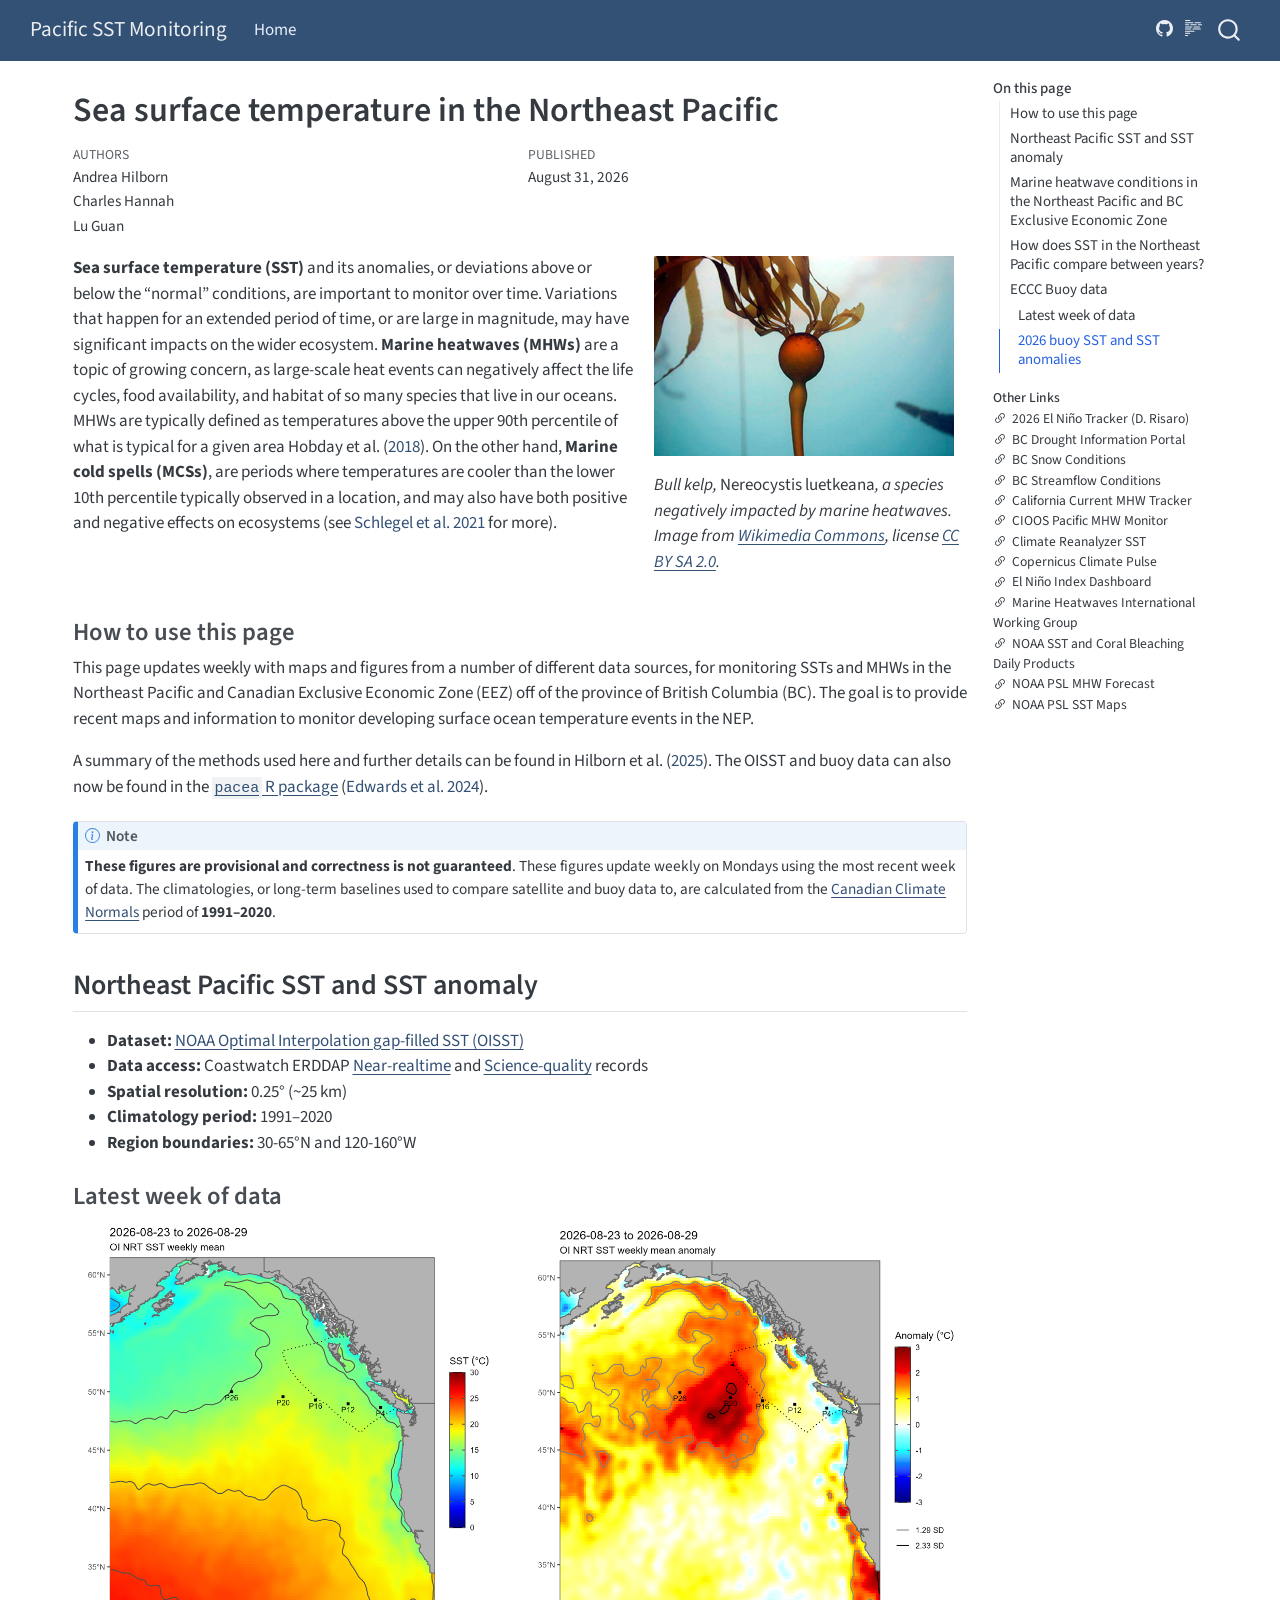
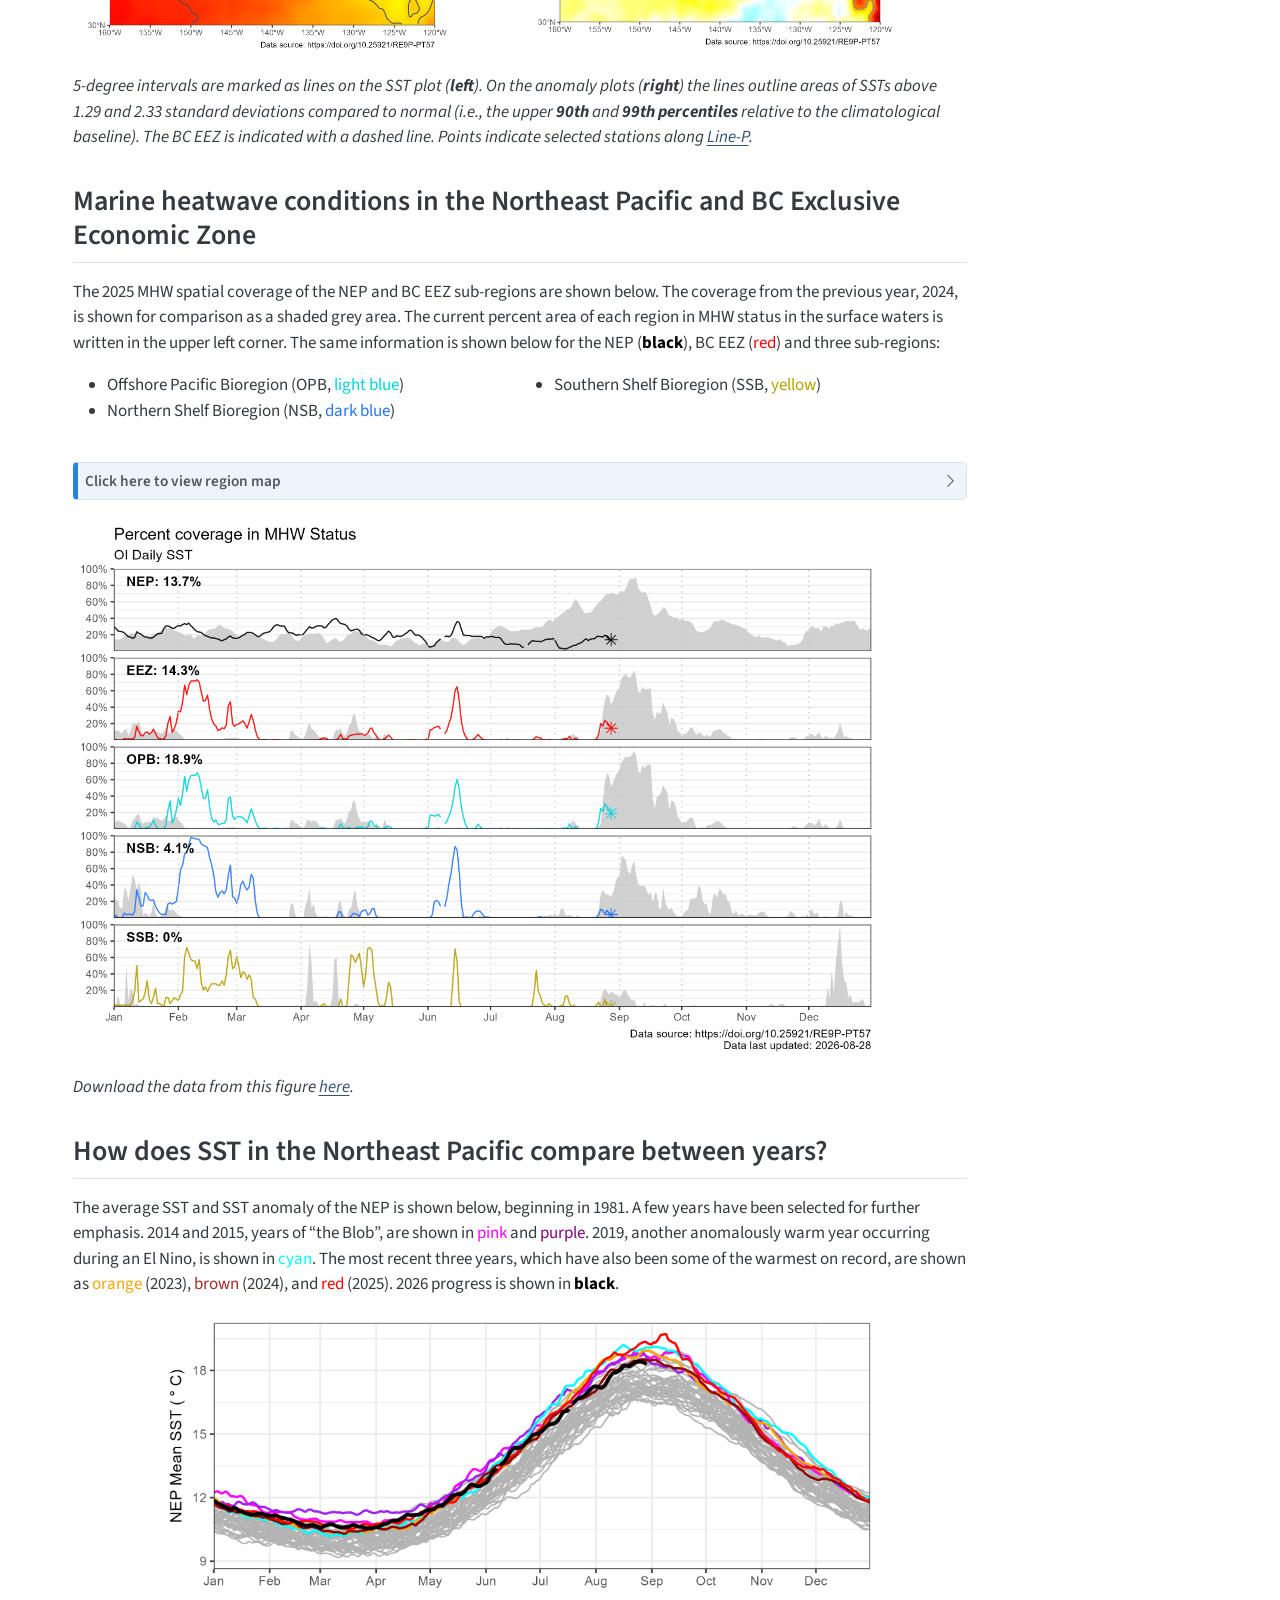
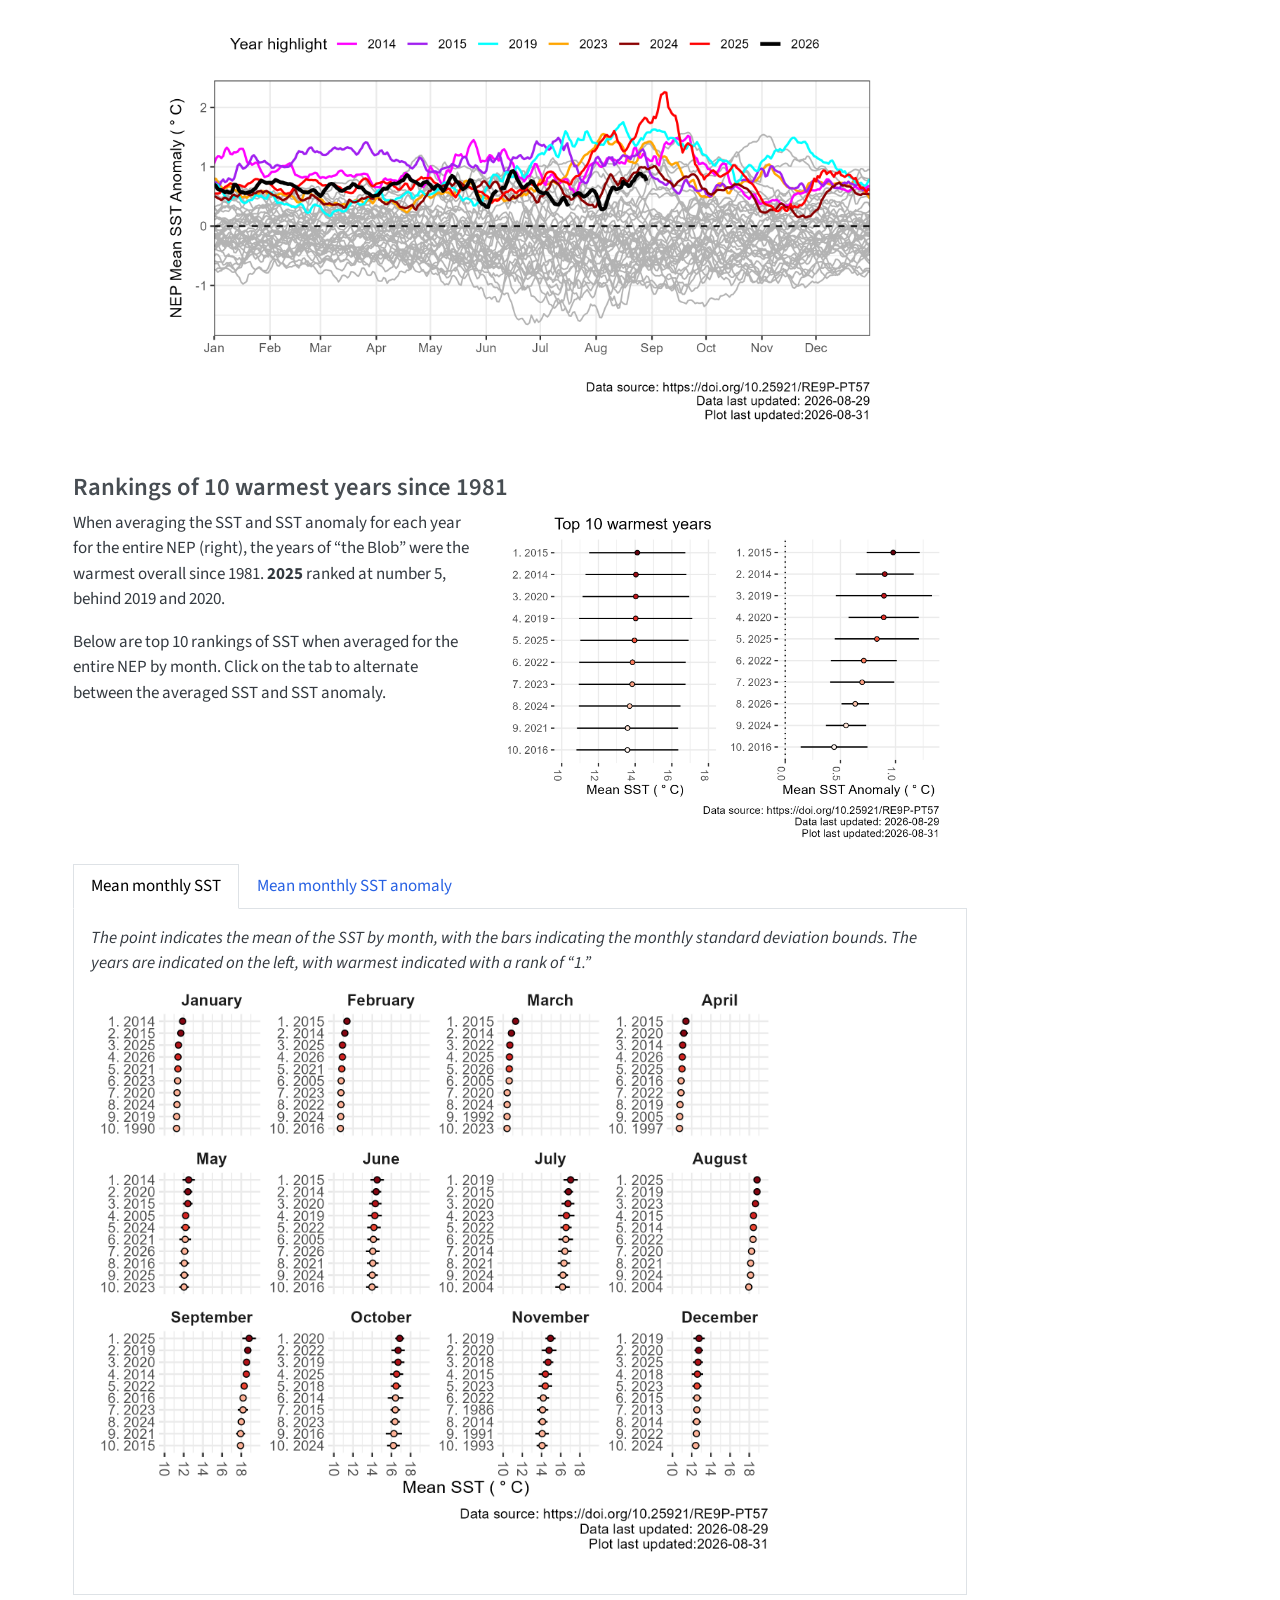
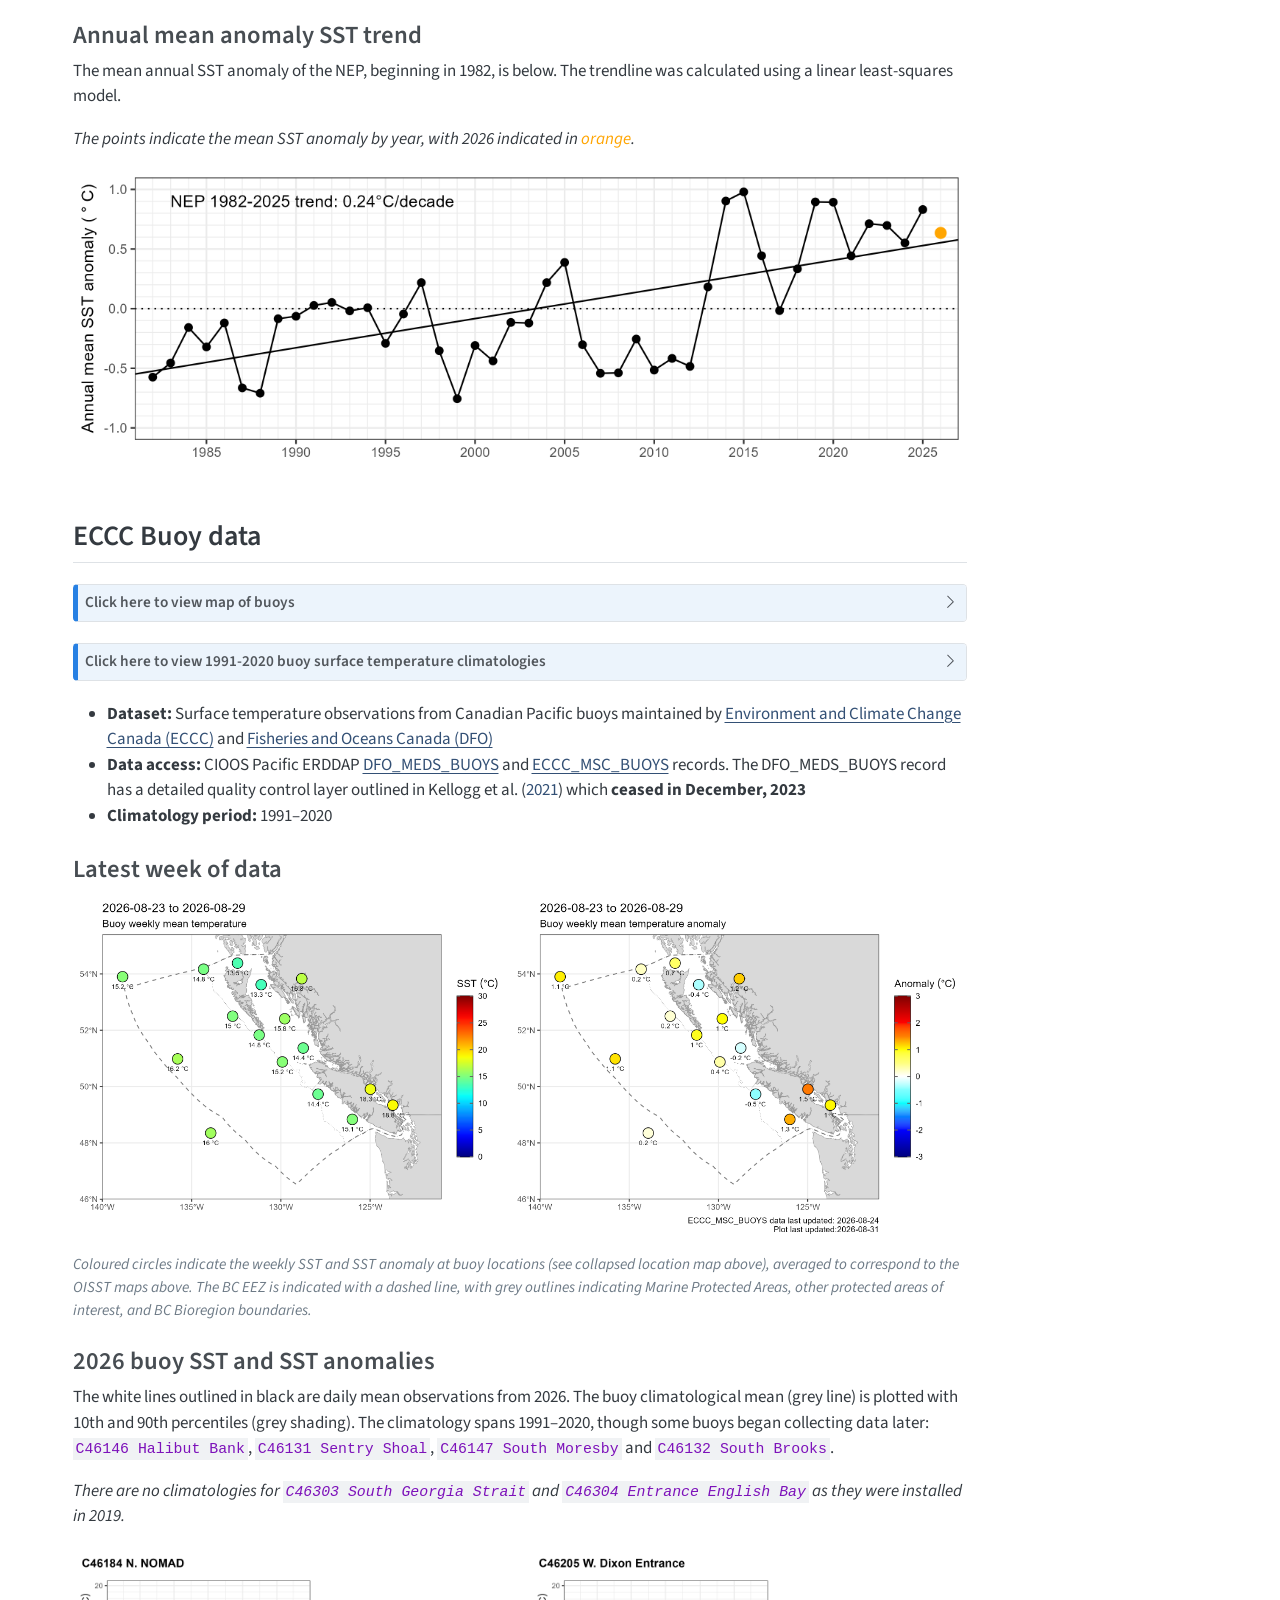
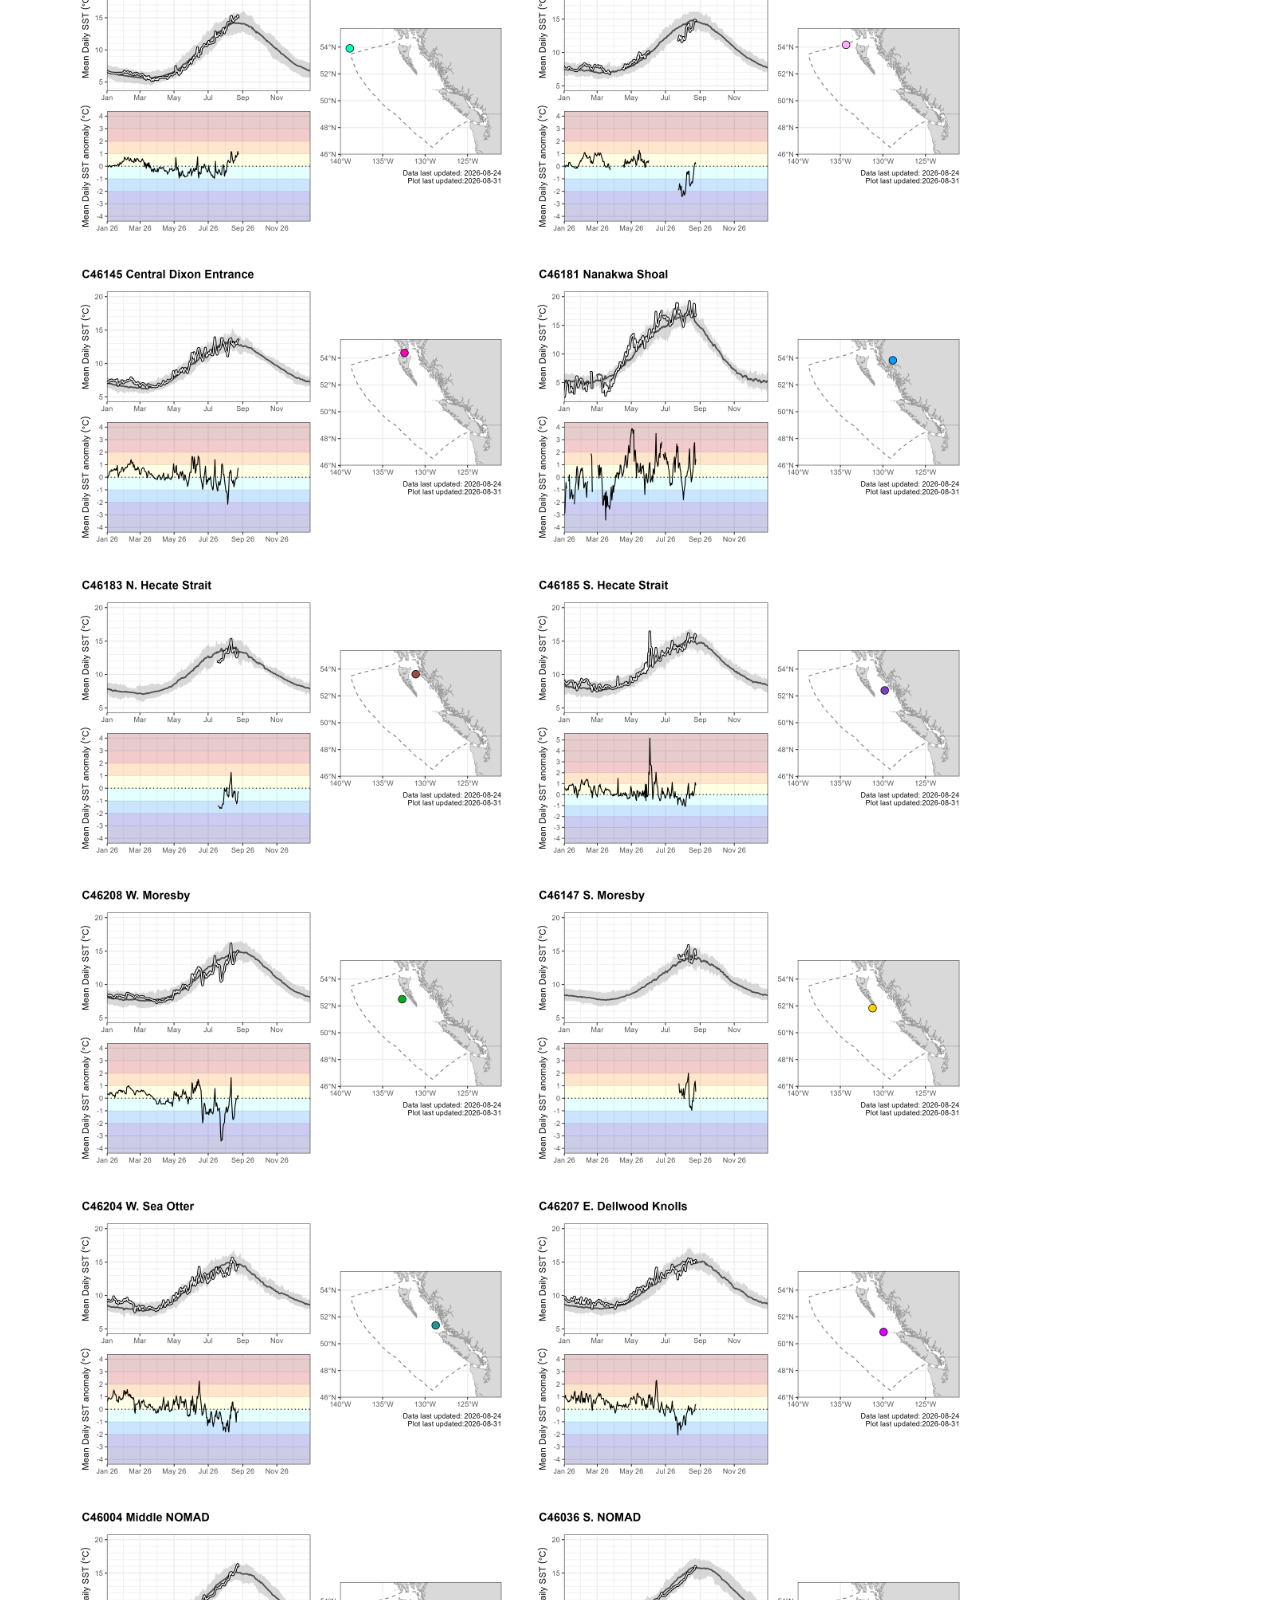
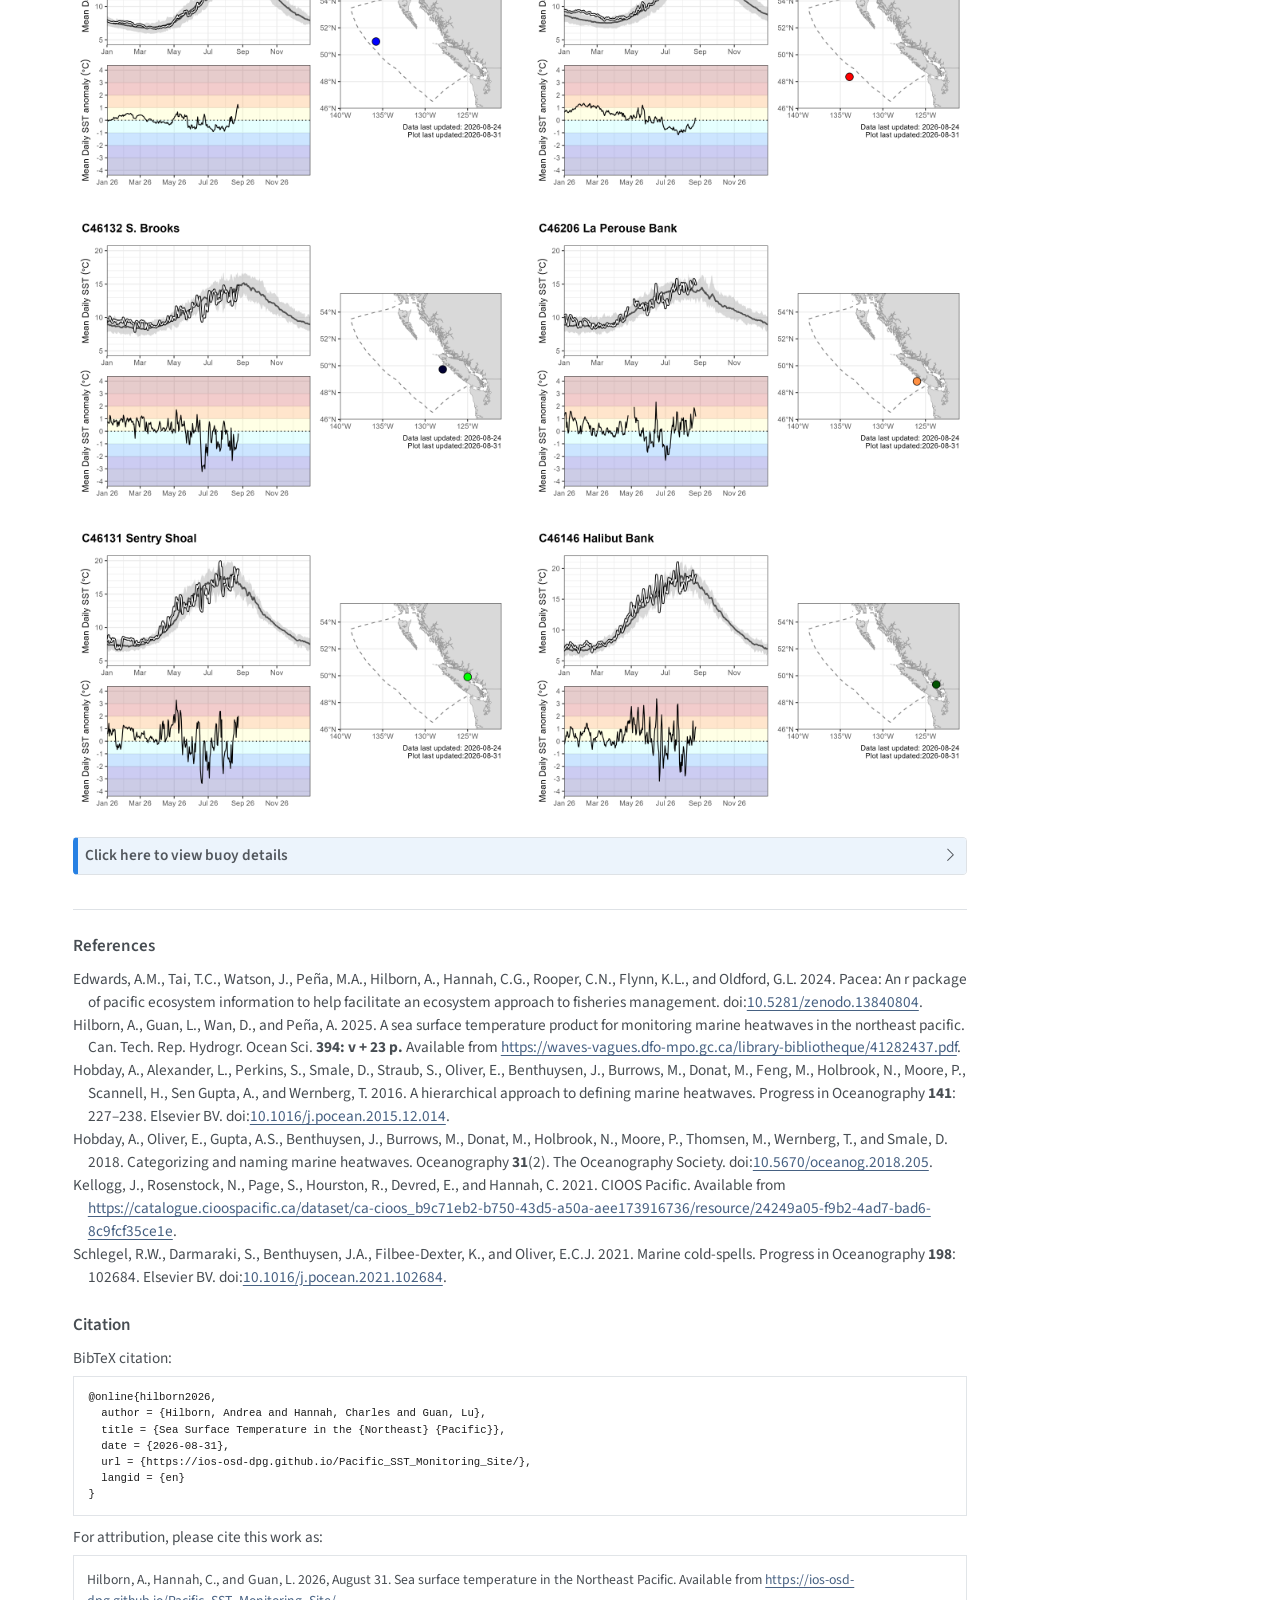
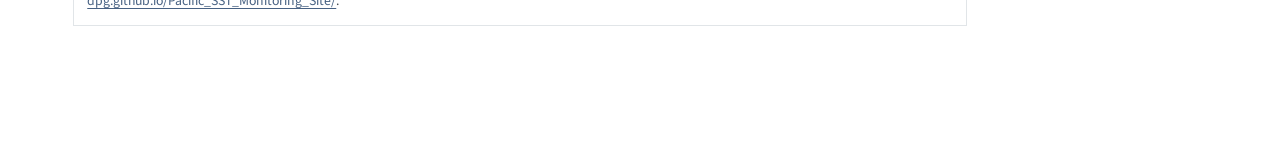
==== index.html @ 79b66db9 "Built site for gh-pages" ====
<!DOCTYPE html>
<html xmlns="http://www.w3.org/1999/xhtml" lang="en" xml:lang="en"><head>

<meta charset="utf-8">
<meta name="generator" content="quarto-1.9.37">

<meta name="viewport" content="width=device-width, initial-scale=1.0, user-scalable=yes">

<meta name="author" content="Andrea Hilborn">
<meta name="author" content="Charles Hannah">
<meta name="author" content="Lu Guan">
<meta name="dcterms.date" content="2026-08-31">

<title>Sea surface temperature in the Northeast Pacific – Pacific SST Monitoring</title>
<style>
/* Default styles provided by pandoc.
** See https://pandoc.org/MANUAL.html#variables-for-html for config info.
*/
code{white-space: pre-wrap;}
span.smallcaps{font-variant: small-caps;}
div.columns{display: flex; gap: min(4vw, 1.5em);}
div.column{flex: auto; overflow-x: auto;}
div.hanging-indent{margin-left: 1.5em; text-indent: -1.5em;}
ul.task-list{list-style: none;}
ul.task-list li input[type="checkbox"] {
  width: 0.8em;
  margin: 0 0.8em 0.2em -1em; /* quarto-specific, see https://github.com/quarto-dev/quarto-cli/issues/4556 */ 
  vertical-align: middle;
}
/* CSS for citations */
div.csl-bib-body { }
div.csl-entry {
  clear: both;
  margin-bottom: 0em;
}
.hanging-indent div.csl-entry {
  margin-left:2em;
  text-indent:-2em;
}
div.csl-left-margin {
  min-width:2em;
  float:left;
}
div.csl-right-inline {
  margin-left:2em;
  padding-left:1em;
}
div.csl-indent {
  margin-left: 2em;
}</style>


<script src="site_libs/quarto-nav/quarto-nav.js"></script>
<script src="site_libs/quarto-nav/headroom.min.js"></script>
<script src="site_libs/clipboard/clipboard.min.js"></script>
<script src="site_libs/quarto-search/autocomplete.umd.js"></script>
<script src="site_libs/quarto-search/fuse.min.js"></script>
<script src="site_libs/quarto-search/quarto-search.js"></script>
<meta name="quarto:offset" content="./">
<link href="./figures/1F30A.svg" rel="icon" type="image/svg+xml">
<script src="site_libs/quarto-html/quarto.js" type="module"></script>
<script src="site_libs/quarto-html/tabsets/tabsets.js" type="module"></script>
<script src="site_libs/quarto-html/popper.min.js"></script>
<script src="site_libs/quarto-html/tippy.umd.min.js"></script>
<script src="site_libs/quarto-html/anchor.min.js"></script>
<link href="site_libs/quarto-html/tippy.css" rel="stylesheet">
<link href="site_libs/quarto-html/quarto-syntax-highlighting-7f8f88aac4f3542376d5c11b86a4c14d.css" rel="stylesheet" id="quarto-text-highlighting-styles">
<script src="site_libs/bootstrap/bootstrap.min.js"></script>
<link href="site_libs/bootstrap/bootstrap-icons.css" rel="stylesheet">
<link href="site_libs/bootstrap/bootstrap-6aceeee8ec4a1783ce4bea7d95453004.min.css" rel="stylesheet" append-hash="true" id="quarto-bootstrap" data-mode="light">
<script id="quarto-search-options" type="application/json">{
  "location": "navbar",
  "copy-button": false,
  "collapse-after": 3,
  "panel-placement": "end",
  "type": "overlay",
  "limit": 50,
  "keyboard-shortcut": [
    "f",
    "/",
    "s"
  ],
  "show-item-context": false,
  "language": {
    "search-no-results-text": "No results",
    "search-matching-documents-text": "matching documents",
    "search-copy-link-title": "Copy link to search",
    "search-hide-matches-text": "Hide additional matches",
    "search-more-match-text": "more match in this document",
    "search-more-matches-text": "more matches in this document",
    "search-clear-button-title": "Clear",
    "search-text-placeholder": "",
    "search-detached-cancel-button-title": "Cancel",
    "search-submit-button-title": "Submit",
    "search-label": "Search"
  }
}</script>


<link rel="stylesheet" href="styles.css">
</head>

<body class="nav-fixed quarto-light">

<div id="quarto-search-results"></div>
  <header id="quarto-header" class="headroom fixed-top">
    <nav class="navbar navbar-expand-lg " data-bs-theme="dark">
      <div class="navbar-container container-fluid">
      <div class="navbar-brand-container mx-auto">
    <a class="navbar-brand" href="./index.html">
    <span class="navbar-title">Pacific SST Monitoring</span>
    </a>
  </div>
            <div id="quarto-search" class="" title="Search"></div>
          <button class="navbar-toggler" type="button" data-bs-toggle="collapse" data-bs-target="#navbarCollapse" aria-controls="navbarCollapse" role="menu" aria-expanded="false" aria-label="Toggle navigation" onclick="if (window.quartoToggleHeadroom) { window.quartoToggleHeadroom(); }">
  <span class="navbar-toggler-icon"></span>
</button>
          <div class="collapse navbar-collapse" id="navbarCollapse">
            <ul class="navbar-nav navbar-nav-scroll me-auto">
  <li class="nav-item">
    <a class="nav-link active" href="./index.html" aria-current="page"> 
<span class="menu-text">Home</span></a>
  </li>  
</ul>
          </div> <!-- /navcollapse -->
            <div class="quarto-navbar-tools">
    <a href="https://github.com/IOS-OSD-DPG/Pacific_SST_Monitoring" title="" class="quarto-navigation-tool px-1" aria-label="Northeast Pacific SST monitoring"><i class="bi bi-github"></i></a>
  <a href="" class="quarto-reader-toggle quarto-navigation-tool px-1" onclick="window.quartoToggleReader(); return false;" title="Toggle reader mode">
  <div class="quarto-reader-toggle-btn">
  <i class="bi"></i>
  </div>
</a>
</div>
      </div> <!-- /container-fluid -->
    </nav>
</header>
<!-- content -->
<div id="quarto-content" class="quarto-container page-columns page-rows-contents page-layout-full page-navbar">
<!-- sidebar -->
<!-- margin-sidebar -->
    <div id="quarto-margin-sidebar" class="sidebar margin-sidebar">
        <nav id="TOC" role="doc-toc" class="toc-active">
    <h2 id="toc-title">On this page</h2>
   
  <ul>
  <li><a href="#how-to-use-this-page" id="toc-how-to-use-this-page" class="nav-link active" data-scroll-target="#how-to-use-this-page">How to use this page</a></li>
  <li><a href="#northeast-pacific-sst-and-sst-anomaly" id="toc-northeast-pacific-sst-and-sst-anomaly" class="nav-link" data-scroll-target="#northeast-pacific-sst-and-sst-anomaly">Northeast Pacific SST and SST anomaly</a>
  <ul class="collapse">
  <li><a href="#latest-week-of-data" id="toc-latest-week-of-data" class="nav-link" data-scroll-target="#latest-week-of-data">Latest week of data</a></li>
  </ul></li>
  <li><a href="#marine-heatwave-conditions-in-the-northeast-pacific-and-bc-exclusive-economic-zone" id="toc-marine-heatwave-conditions-in-the-northeast-pacific-and-bc-exclusive-economic-zone" class="nav-link" data-scroll-target="#marine-heatwave-conditions-in-the-northeast-pacific-and-bc-exclusive-economic-zone">Marine heatwave conditions in the Northeast Pacific and BC Exclusive Economic Zone</a></li>
  <li><a href="#how-does-sst-in-the-northeast-pacific-compare-between-years" id="toc-how-does-sst-in-the-northeast-pacific-compare-between-years" class="nav-link" data-scroll-target="#how-does-sst-in-the-northeast-pacific-compare-between-years">How does SST in the Northeast Pacific compare between years?</a>
  <ul class="collapse">
  <li><a href="#rankings-of-10-warmest-years-since-1981" id="toc-rankings-of-10-warmest-years-since-1981" class="nav-link" data-scroll-target="#rankings-of-10-warmest-years-since-1981">Rankings of 10 warmest years since 1981</a></li>
  <li><a href="#annual-mean-anomaly-sst-trend" id="toc-annual-mean-anomaly-sst-trend" class="nav-link" data-scroll-target="#annual-mean-anomaly-sst-trend">Annual mean anomaly SST trend</a></li>
  </ul></li>
  <li><a href="#eccc-buoy-data" id="toc-eccc-buoy-data" class="nav-link" data-scroll-target="#eccc-buoy-data">ECCC Buoy data</a>
  <ul class="collapse">
  <li><a href="#latest-week-of-data-1" id="toc-latest-week-of-data-1" class="nav-link" data-scroll-target="#latest-week-of-data-1">Latest week of data</a></li>
  <li><a href="#buoy-sst-and-sst-anomalies" id="toc-buoy-sst-and-sst-anomalies" class="nav-link" data-scroll-target="#buoy-sst-and-sst-anomalies">2026 buoy SST and SST anomalies</a></li>
  </ul></li>
  </ul>
<div class="quarto-other-links"><h2>Other Links</h2><ul><li><a href="https://danielarisaro.ar/portfolio/enso-tracker/"><i class="bi bi-link-45deg"></i>2026 El Niño Tracker (D. Risaro)</a></li><li><a href="https://droughtportal.gov.bc.ca/"><i class="bi bi-link-45deg"></i>BC Drought Information Portal</a></li><li><a href="https://www2.gov.bc.ca/gov/content/environment/air-land-water/water/drought-flooding-dikes-dams/river-forecast-centre/snow-survey-water-supply-bulletin/snow-conditions-commentary"><i class="bi bi-link-45deg"></i>BC Snow Conditions</a></li><li><a href="https://bcrfc.env.gov.bc.ca/lowflow/map_7dayflow.html"><i class="bi bi-link-45deg"></i>BC Streamflow Conditions</a></li><li><a href="https://www.integratedecosystemassessment.noaa.gov/regions/california-current/california-current-marine-heatwave-tracker-blobtracker"><i class="bi bi-link-45deg"></i>California Current MHW Tracker</a></li><li><a href="https://cioospacific.ca/applied-data/marine-heat-monitor/"><i class="bi bi-link-45deg"></i>CIOOS Pacific MHW Monitor</a></li><li><a href="https://climatereanalyzer.org/clim/sst_daily/?dm_id=world2"><i class="bi bi-link-45deg"></i>Climate Reanalyzer SST</a></li><li><a href="https://pulse.climate.copernicus.eu/"><i class="bi bi-link-45deg"></i>Copernicus Climate Pulse</a></li><li><a href="https://psl.noaa.gov/enso/dashboard.html"><i class="bi bi-link-45deg"></i>El Niño Index Dashboard</a></li><li><a href="https://www.marineheatwaves.org/"><i class="bi bi-link-45deg"></i>Marine Heatwaves International Working Group</a></li><li><a href="https://www.ospo.noaa.gov/products/ocean/cb/sst5km/?product=ssta"><i class="bi bi-link-45deg"></i>NOAA SST and Coral Bleaching Daily Products</a></li><li><a href="https://psl.noaa.gov/marine-heatwaves/#report"><i class="bi bi-link-45deg"></i>NOAA PSL MHW Forecast</a></li><li><a href="https://psl.noaa.gov/map/clim/sst.shtml"><i class="bi bi-link-45deg"></i>NOAA PSL SST Maps</a></li></ul></div></nav>
    </div>
<!-- main -->
<main class="content column-page-left" id="quarto-document-content">

<header id="title-block-header" class="quarto-title-block default">
<div class="quarto-title">
<h1 class="title">Sea surface temperature in the Northeast Pacific</h1>
</div>



<div class="quarto-title-meta column-page-left">

    <div>
    <div class="quarto-title-meta-heading">Authors</div>
    <div class="quarto-title-meta-contents">
             <p>Andrea Hilborn </p>
             <p>Charles Hannah </p>
             <p>Lu Guan </p>
          </div>
  </div>
    
    <div>
    <div class="quarto-title-meta-heading">Published</div>
    <div class="quarto-title-meta-contents">
      <p class="date">August 31, 2026</p>
    </div>
  </div>
  
    
  </div>
  


</header>


<!-- blue 1: #335075ff -->
<!-- blue 2: #243850ff -->
<div class="columns">
<div class="column" style="width:63%;">
<p><strong>Sea surface temperature (SST)</strong> and its anomalies, or deviations above or below the “normal” conditions, are important to monitor over time. Variations that happen for an extended period of time, or are large in magnitude, may have significant impacts on the wider ecosystem. <strong>Marine heatwaves (MHWs)</strong> are a topic of growing concern, as large-scale heat events can negatively affect the life cycles, food availability, and habitat of so many species that live in our oceans. MHWs are typically defined as temperatures above the upper 90th percentile of what is typical for a given area <span class="citation" data-cites="Hobday2016">Hobday et al. (<a href="#ref-Hobday2018" role="doc-biblioref">2018</a>)</span>. On the other hand, <strong>Marine cold spells (MCSs)</strong>, are periods where temperatures are cooler than the lower 10th percentile typically observed in a location, and may also have both positive and negative effects on ecosystems <span class="citation" data-cites="Schlegel2021">(see <a href="#ref-Schlegel2021" role="doc-biblioref">Schlegel et al. 2021</a> for more)</span>.</p>
</div><div class="column" style="width:2%;">

</div><div class="column" style="width:35%;">
<div>
<p><img src="./figures/Nereocystis_luetkeana.jpg" class="img-fluid"></p>
<p><em>Bull kelp,</em> Nereocystis luetkeana<em>, a species negatively impacted by marine heatwaves. Image from <a href="https://commons.wikimedia.org/wiki/File:Nereocystis_luetkeana.jpg">Wikimedia Commons</a>, license <a href="https://creativecommons.org/licenses/by/2.0">CC BY SA 2.0</a>.</em></p>
</div>
</div>
</div>
<section id="how-to-use-this-page" class="level3">
<h3 class="anchored" data-anchor-id="how-to-use-this-page">How to use this page</h3>
<p>This page updates weekly with maps and figures from a number of different data sources, for monitoring SSTs and MHWs in the Northeast Pacific and Canadian Exclusive Economic Zone (EEZ) off of the province of British Columbia (BC). The goal is to provide recent maps and information to monitor developing surface ocean temperature events in the NEP.</p>
<p>A summary of the methods used here and further details can be found in <span class="citation" data-cites="Hilborn2025">Hilborn et al. (<a href="#ref-Hilborn2025" role="doc-biblioref">2025</a>)</span>. The OISST and buoy data can also now be found in the <a href="https://github.com/pbs-assess/pacea"><code>pacea</code> R package</a> <span class="citation" data-cites="Edwards2024">(<a href="#ref-Edwards2024" role="doc-biblioref">Edwards et al. 2024</a>)</span>.</p>
<div class="callout callout-style-default callout-note callout-titled">
<div class="callout-header d-flex align-content-center">
<div class="callout-icon-container">
<i class="callout-icon"></i>
</div>
<div class="callout-title-container flex-fill">
Note
</div>
</div>
<div class="callout-body-container callout-body">
<p><strong>These figures are provisional and correctness is not guaranteed</strong>. These figures update weekly on Mondays using the most recent week of data. The climatologies, or long-term baselines used to compare satellite and buoy data to, are calculated from the <a href="https://climate.weather.gc.ca/climate_normals/">Canadian Climate Normals</a> period of <strong>1991–2020</strong>.</p>
</div>
</div>
</section>
<section id="northeast-pacific-sst-and-sst-anomaly" class="level2">
<h2 class="anchored" data-anchor-id="northeast-pacific-sst-and-sst-anomaly">Northeast Pacific SST and SST anomaly</h2>
<ul>
<li><strong>Dataset:</strong> <a href="https://www.ncei.noaa.gov/products/optimum-interpolation-sst">NOAA Optimal Interpolation gap-filled SST (OISST)</a></li>
<li><strong>Data access:</strong> Coastwatch ERDDAP <a href="https://coastwatch.pfeg.noaa.gov/erddap/griddap/ncdcOisst21NrtAgg_LonPM180.graph">Near-realtime</a> and <a href="https://coastwatch.pfeg.noaa.gov/erddap/griddap/ncdcOisst21Agg_LonPM180.graph">Science-quality</a> records</li>
<li><strong>Spatial resolution:</strong> 0.25° (~25 km)</li>
<li><strong>Climatology period:</strong> 1991–2020</li>
<li><strong>Region boundaries:</strong> 30-65°N and 120-160°W</li>
</ul>
<section id="latest-week-of-data" class="level3">
<h3 class="anchored" data-anchor-id="latest-week-of-data">Latest week of data</h3>
<div class="quarto-layout-panel" data-layout-ncol="2">
<div class="quarto-layout-row">
<div class="quarto-layout-cell" style="flex-basis: 50.0%;justify-content: center;">
<p><img src="./figures/SST_OI_7-day_rollingavg.png" class="img-fluid"></p>
</div>
<div class="quarto-layout-cell" style="flex-basis: 50.0%;justify-content: center;">
<p><img src="./figures/SST_OI_7-day_rollingavg_anom.png" class="img-fluid"></p>
</div>
</div>
</div>
<p><em>5-degree intervals are marked as lines on the SST plot (<strong>left</strong>). On the anomaly plots (<strong>right</strong>) the lines outline areas of SSTs above 1.29 and 2.33 standard deviations compared to normal (i.e., the upper <strong>90th</strong> and <strong>99th percentiles</strong> relative to the climatological baseline). The BC EEZ is indicated with a dashed line. Points indicate selected stations along <a href="https://www.dfo-mpo.gc.ca/science/data-donnees/line-p/index-eng.html">Line-P</a>.</em></p>
</section>
</section>
<section id="marine-heatwave-conditions-in-the-northeast-pacific-and-bc-exclusive-economic-zone" class="level2">
<h2 class="anchored" data-anchor-id="marine-heatwave-conditions-in-the-northeast-pacific-and-bc-exclusive-economic-zone">Marine heatwave conditions in the Northeast Pacific and BC Exclusive Economic Zone</h2>
<p>The 2025 MHW spatial coverage of the NEP and BC EEZ sub-regions are shown below. The coverage from the previous year, 2024, is shown for comparison as a shaded grey area. The current percent area of each region in MHW status in the surface waters is written in the upper left corner. The same information is shown below for the NEP (<span style="color:black;"><strong>black</strong></span>), BC EEZ (<span style="color:red;">red</span>) and three sub-regions:</p>
<div class="columns">
<div class="column" style="width:50%;">
<ul>
<li>Offshore Pacific Bioregion (OPB, <span style="color:#00d4db;">light blue</span>)</li>
<li>Northern Shelf Bioregion (NSB, <span style="color:#2675fc;">dark blue</span>)</li>
</ul>
</div><div class="column" style="width:50%;">
<ul>
<li>Southern Shelf Bioregion (SSB, <span style="color:#b79f00;">yellow</span>)</li>
</ul>
</div>
</div>
<div class="callout callout-style-default callout-note no-icon callout-titled">
<div class="callout-header d-flex align-content-center collapsed" data-bs-toggle="collapse" data-bs-target=".callout-2-contents" aria-controls="callout-2" aria-expanded="false" aria-label="Toggle callout">
<div class="callout-icon-container">
<i class="callout-icon no-icon"></i>
</div>
<div class="callout-title-container flex-fill">
<span class="screen-reader-only">Note</span>Click here to view region map
</div>
<div class="callout-btn-toggle d-inline-block border-0 py-1 ps-1 pe-0 float-end"><i class="callout-toggle"></i></div>
</div>
<div id="callout-2" class="callout-2-contents callout-collapse collapse">
<div class="callout-body-container callout-body">
<div class="quarto-figure quarto-figure-center">
<figure class="figure">
<p><img src="./figures/BC_MHW_OIRegions.png" class="img-fluid quarto-figure quarto-figure-center figure-img" style="width:40.0%"></p>
</figure>
</div>
</div>
</div>
</div>
<p><img src="./figures/MHW_EEZ_perc_coverage_2026_regions.png" width="90%"></p>
<p><em>Download the data from this figure <a href="https://github.com/IOS-OSD-DPG/Pacific_SST_Monitoring/blob/main/data/MHW_EEZ_values_2025-2026.csv">here</a>.</em></p>
</section>
<section id="how-does-sst-in-the-northeast-pacific-compare-between-years" class="level2">
<h2 class="anchored" data-anchor-id="how-does-sst-in-the-northeast-pacific-compare-between-years">How does SST in the Northeast Pacific compare between years?</h2>
<p>The average SST and SST anomaly of the NEP is shown below, beginning in 1981. A few years have been selected for further emphasis. 2014 and 2015, years of “the Blob”, are shown in <span style="color:magenta;">pink</span> and <span style="color:purple;">purple</span>. 2019, another anomalously warm year occurring during an El Nino, is shown in <span style="color:cyan;">cyan</span>. The most recent three years, which have also been some of the warmest on record, are shown as <span style="color:orange;">orange</span> (2023), <span style="color:brown;">brown</span> (2024), and <span style="color:red;">red</span> (2025). 2026 progress is shown in <span style="color:black;"><strong>black</strong></span>.</p>
<div class="quarto-figure quarto-figure-center">
<figure class="figure">
<p><img src="./figures/NEP_progress.png" class="img-fluid quarto-figure quarto-figure-center figure-img" style="width:80.0%"></p>
</figure>
</div>
<section id="rankings-of-10-warmest-years-since-1981" class="level3">
<h3 class="anchored" data-anchor-id="rankings-of-10-warmest-years-since-1981">Rankings of 10 warmest years since 1981</h3>
<div class="column" style="width:45%;">
<p>When averaging the SST and SST anomaly for each year for the entire NEP (right), the years of “the Blob” were the warmest overall since 1981. <strong>2025</strong> ranked at number 5, behind 2019 and 2020.</p>
<p>Below are top 10 rankings of SST when averaged for the entire NEP by month. Click on the tab to alternate between the averaged SST and SST anomaly.</p>
</div>
<div class="column" style="width:2%;">

</div>
<div class="column" style="width:50%;">
<p><img src="figures/Ranked_SST_years.png" class="img-fluid"></p>
</div>
<div class="tabset-margin-container"></div><div class="panel-tabset">
<ul class="nav nav-tabs" role="tablist"><li class="nav-item" role="presentation"><a class="nav-link active" id="tabset-1-1-tab" data-bs-toggle="tab" data-bs-target="#tabset-1-1" role="tab" aria-controls="tabset-1-1" aria-selected="true" href="">Mean monthly SST</a></li><li class="nav-item" role="presentation"><a class="nav-link" id="tabset-1-2-tab" data-bs-toggle="tab" data-bs-target="#tabset-1-2" role="tab" aria-controls="tabset-1-2" aria-selected="false" href="">Mean monthly SST anomaly</a></li></ul>
<div class="tab-content">
<div id="tabset-1-1" class="tab-pane active" role="tabpanel" aria-labelledby="tabset-1-1-tab">
<p><em>The point indicates the mean of the SST by month, with the bars indicating the monthly standard deviation bounds. The years are indicated on the left, with warmest indicated with a rank of “1.”</em> <img src="./figures/Ranked_SST_months.png" class="img-fluid quarto-figure quarto-figure-center" style="width:80.0%"> <!-- <img src="./figures/Ranked_SST_months.png" width="600"/> --></p>
</div>
<div id="tabset-1-2" class="tab-pane" role="tabpanel" aria-labelledby="tabset-1-2-tab">
<p><em>The point indicates the mean SST <strong>anomaly</strong> by month, with the bars indicating the monthly mean anomaly standard deviation bounds. The years are indicated on the left, with highest mean anomaly indicated with a rank of “1.”</em> <img src="./figures/Ranked_SST_Anom_months.png" class="img-fluid quarto-figure quarto-figure-center" style="width:80.0%"> <!-- <img src="./figures/Ranked_SST_Anom_months.png" width="600"/> --></p>
</div>
</div>
</div>
</section>
<section id="annual-mean-anomaly-sst-trend" class="level3">
<h3 class="anchored" data-anchor-id="annual-mean-anomaly-sst-trend">Annual mean anomaly SST trend</h3>
<p>The mean annual SST anomaly of the NEP, beginning in 1982, is below. The trendline was calculated using a linear least-squares model.</p>
<p><em>The points indicate the mean SST anomaly by year, with 2026 indicated in <span style="color:orange;">orange</span>.</em></p>
<div class="quarto-figure quarto-figure-center">
<figure class="figure">
<p><img src="./figures/NEP_annual_mean_anomaly_trend.png" class="img-fluid quarto-figure quarto-figure-center figure-img"></p>
</figure>
</div>
</section>
</section>
<section id="eccc-buoy-data" class="level2">
<h2 class="anchored" data-anchor-id="eccc-buoy-data">ECCC Buoy data</h2>
<div class="callout callout-style-default callout-note no-icon callout-titled">
<div class="callout-header d-flex align-content-center collapsed" data-bs-toggle="collapse" data-bs-target=".callout-3-contents" aria-controls="callout-3" aria-expanded="false" aria-label="Toggle callout">
<div class="callout-icon-container">
<i class="callout-icon no-icon"></i>
</div>
<div class="callout-title-container flex-fill">
<span class="screen-reader-only">Note</span>Click here to view map of buoys
</div>
<div class="callout-btn-toggle d-inline-block border-0 py-1 ps-1 pe-0 float-end"><i class="callout-toggle"></i></div>
</div>
<div id="callout-3" class="callout-3-contents callout-collapse collapse">
<div class="callout-body-container callout-body">
<div class="quarto-figure quarto-figure-center">
<figure class="figure">
<p><img src="./figures/Daily_mean_buoy_map.png" class="img-fluid quarto-figure quarto-figure-center figure-img" style="width:80.0%"></p>
</figure>
</div>
</div>
</div>
</div>
<div class="callout callout-style-default callout-note no-icon callout-titled">
<div class="callout-header d-flex align-content-center collapsed" data-bs-toggle="collapse" data-bs-target=".callout-4-contents" aria-controls="callout-4" aria-expanded="false" aria-label="Toggle callout">
<div class="callout-icon-container">
<i class="callout-icon no-icon"></i>
</div>
<div class="callout-title-container flex-fill">
<span class="screen-reader-only">Note</span>Click here to view 1991-2020 buoy surface temperature climatologies
</div>
<div class="callout-btn-toggle d-inline-block border-0 py-1 ps-1 pe-0 float-end"><i class="callout-toggle"></i></div>
</div>
<div id="callout-4" class="callout-4-contents callout-collapse collapse">
<div class="callout-body-container callout-body">
<div class="quarto-figure quarto-figure-center">
<figure class="figure">
<p><img src="./figures/Daily_mean_SSTP_clims.png" class="img-fluid quarto-figure quarto-figure-center figure-img" style="width:75.0%"></p>
</figure>
</div>
</div>
</div>
</div>
<ul>
<li><strong>Dataset:</strong> Surface temperature observations from Canadian Pacific buoys maintained by <a href="https://www.canada.ca/en/environment-climate-change/services/general-marine-weather-information/observations/buoy.html">Environment and Climate Change Canada (ECCC)</a> and <a href="https://www.pac.dfo-mpo.gc.ca/science/oceans/data-donnees/buoydata-donneebouee/index-eng.html">Fisheries and Oceans Canada (DFO)</a></li>
<li><strong>Data access:</strong> CIOOS Pacific ERDDAP <a href="https://data.cioospacific.ca/erddap/info/DFO_MEDS_BUOYS/index.html">DFO_MEDS_BUOYS</a> and <a href="https://data.cioospacific.ca/erddap/info/ECCC_MSC_BUOYS/index.html">ECCC_MSC_BUOYS</a> records. The DFO_MEDS_BUOYS record has a detailed quality control layer outlined in <span class="citation" data-cites="Kellogg2021">Kellogg et al. (<a href="#ref-Kellogg2021" role="doc-biblioref">2021</a>)</span> which <strong>ceased in December, 2023</strong></li>
<li><strong>Climatology period:</strong> 1991–2020</li>
</ul>
<section id="latest-week-of-data-1" class="level3">
<h3 class="anchored" data-anchor-id="latest-week-of-data-1">Latest week of data</h3>
<div class="quarto-figure quarto-figure-center">
<figure class="figure">
<p><img src="./figures/Buoy_week_SST_7-day_rollingavg.png" class="img-fluid figure-img"></p>
<figcaption><em>Coloured circles indicate the weekly SST and SST anomaly at buoy locations (see collapsed location map above), averaged to correspond to the OISST maps above. The BC EEZ is indicated with a dashed line, with grey outlines indicating Marine Protected Areas, other protected areas of interest, and BC Bioregion boundaries.</em></figcaption>
</figure>
</div>
</section>
<section id="buoy-sst-and-sst-anomalies" class="level3">
<h3 class="anchored" data-anchor-id="buoy-sst-and-sst-anomalies">2026 buoy SST and SST anomalies</h3>
<p>The white lines outlined in black are daily mean observations from 2026. The buoy climatological mean (grey line) is plotted with 10th and 90th percentiles (grey shading). The climatology spans 1991–2020, though some buoys began collecting data later: <code>C46146 Halibut Bank</code>, <code>C46131 Sentry Shoal</code>, <code>C46147 South Moresby</code> and <code>C46132 South Brooks</code>.</p>
<p><em>There are no climatologies for <code>C46303 South Georgia Strait</code> and <code>C46304 Entrance English Bay</code> as they were installed in 2019.</em></p>
<div class="quarto-layout-panel" data-layout-ncol="2">
<div class="quarto-layout-row">
<div class="quarto-layout-cell" style="flex-basis: 50.0%;justify-content: center;">
<p><img src="./figures/Daily_mean_SSTP_2026_C46184.png" class="img-fluid"></p>
</div>
<div class="quarto-layout-cell" style="flex-basis: 50.0%;justify-content: center;">
<p><img src="./figures/Daily_mean_SSTP_2026_C46205.png" class="img-fluid"></p>
</div>
</div>
</div>
<!-- <p align="center"> -->
<!-- <img src="./figures/Daily_mean_SSTP_2026_C46184.png" width="43%"/>         <img src="./figures/Daily_mean_SSTP_2026_C46205.png" width="43%"/> -->
<!-- </p> -->
<div class="quarto-layout-panel" data-layout-ncol="2">
<div class="quarto-layout-row">
<div class="quarto-layout-cell" style="flex-basis: 50.0%;justify-content: center;">
<p><img src="./figures/Daily_mean_SSTP_2026_C46145.png" class="img-fluid"></p>
</div>
<div class="quarto-layout-cell" style="flex-basis: 50.0%;justify-content: center;">
<p><img src="./figures/Daily_mean_SSTP_2026_C46181.png" class="img-fluid"></p>
</div>
</div>
</div>
<div class="quarto-layout-panel" data-layout-ncol="2">
<div class="quarto-layout-row">
<div class="quarto-layout-cell" style="flex-basis: 50.0%;justify-content: center;">
<p><img src="./figures/Daily_mean_SSTP_2026_C46183.png" class="img-fluid"></p>
</div>
<div class="quarto-layout-cell" style="flex-basis: 50.0%;justify-content: center;">
<p><img src="./figures/Daily_mean_SSTP_2026_C46185.png" class="img-fluid"></p>
</div>
</div>
</div>
<div class="quarto-layout-panel" data-layout-ncol="2">
<div class="quarto-layout-row">
<div class="quarto-layout-cell" style="flex-basis: 50.0%;justify-content: center;">
<p><img src="./figures/Daily_mean_SSTP_2026_C46208.png" class="img-fluid"></p>
</div>
<div class="quarto-layout-cell" style="flex-basis: 50.0%;justify-content: center;">
<p><img src="./figures/Daily_mean_SSTP_2026_C46147.png" class="img-fluid"></p>
</div>
</div>
</div>
<div class="quarto-layout-panel" data-layout-ncol="2">
<div class="quarto-layout-row">
<div class="quarto-layout-cell" style="flex-basis: 50.0%;justify-content: center;">
<p><img src="./figures/Daily_mean_SSTP_2026_C46204.png" class="img-fluid"></p>
</div>
<div class="quarto-layout-cell" style="flex-basis: 50.0%;justify-content: center;">
<p><img src="./figures/Daily_mean_SSTP_2026_C46207.png" class="img-fluid"></p>
</div>
</div>
</div>
<div class="quarto-layout-panel" data-layout-ncol="2">
<div class="quarto-layout-row">
<div class="quarto-layout-cell" style="flex-basis: 50.0%;justify-content: center;">
<p><img src="./figures/Daily_mean_SSTP_2026_C46004.png" class="img-fluid"></p>
</div>
<div class="quarto-layout-cell" style="flex-basis: 50.0%;justify-content: center;">
<p><img src="./figures/Daily_mean_SSTP_2026_C46036.png" class="img-fluid"></p>
</div>
</div>
</div>
<div class="quarto-layout-panel" data-layout-ncol="2">
<div class="quarto-layout-row">
<div class="quarto-layout-cell" style="flex-basis: 50.0%;justify-content: center;">
<p><img src="./figures/Daily_mean_SSTP_2026_C46132.png" class="img-fluid"></p>
</div>
<div class="quarto-layout-cell" style="flex-basis: 50.0%;justify-content: center;">
<p><img src="./figures/Daily_mean_SSTP_2026_C46206.png" class="img-fluid"></p>
</div>
</div>
</div>
<div class="quarto-layout-panel" data-layout-ncol="2">
<div class="quarto-layout-row">
<div class="quarto-layout-cell" style="flex-basis: 50.0%;justify-content: center;">
<p><img src="./figures/Daily_mean_SSTP_2026_C46131.png" class="img-fluid"></p>
</div>
<div class="quarto-layout-cell" style="flex-basis: 50.0%;justify-content: center;">
<p><img src="./figures/Daily_mean_SSTP_2026_C46146.png" class="img-fluid"></p>
</div>
</div>
</div>
<div class="callout callout-style-default callout-note no-icon callout-titled">
<div class="callout-header d-flex align-content-center collapsed" data-bs-toggle="collapse" data-bs-target=".callout-5-contents" aria-controls="callout-5" aria-expanded="false" aria-label="Toggle callout">
<div class="callout-icon-container">
<i class="callout-icon no-icon"></i>
</div>
<div class="callout-title-container flex-fill">
<span class="screen-reader-only">Note</span>Click here to view buoy details
</div>
<div class="callout-btn-toggle d-inline-block border-0 py-1 ps-1 pe-0 float-end"><i class="callout-toggle"></i></div>
</div>
<div id="callout-5" class="callout-5-contents callout-collapse collapse">
<div class="callout-body-container callout-body">
<p>The start dates listed here may not correspond with other sources (e.g.&nbsp;the <a href="https://www.pac.dfo-mpo.gc.ca/science/oceans/data-donnees/buoydata-donneebouee/index-eng.html">ECCC website</a>) but represent the data record available at the sources listed above, as of December 2023.</p>
<p>An up-to-date buoy status report can be viewed here: <a href="https://collaboration.cmc.ec.gc.ca/cmc/wbs/bplatstat.html" class="uri">https://collaboration.cmc.ec.gc.ca/cmc/wbs/bplatstat.html</a></p>
<table class="caption-top table">
<thead>
<tr class="header">
<th>Stn ID</th>
<th>Start Date</th>
<th>Longitude</th>
<th>Latitude</th>
</tr>
</thead>
<tbody>
<tr class="odd">
<td><a href="https://www.meds-sdmm.dfo-mpo.gc.ca/isdm-gdsi/waves-vagues/data-donnees/data-donnees-eng.asp?medsid=C46004">C46004 Middle NOMAD</a></td>
<td>1988-08-04</td>
<td>-136.10</td>
<td>50.93</td>
</tr>
<tr class="even">
<td><a href="https://www.meds-sdmm.dfo-mpo.gc.ca/isdm-gdsi/waves-vagues/data-donnees/data-donnees-eng.asp?medsid=C46036">C46036 South NOMAD</a></td>
<td>1987-09-22</td>
<td>-133.94</td>
<td>48.35</td>
</tr>
<tr class="odd">
<td><a href="https://www.meds-sdmm.dfo-mpo.gc.ca/isdm-gdsi/waves-vagues/data-donnees/data-donnees-eng.asp?medsid=C46131">C46131 Sentry Shoal</a></td>
<td>1992-10-20</td>
<td>-124.99</td>
<td>49.91</td>
</tr>
<tr class="even">
<td><a href="https://www.meds-sdmm.dfo-mpo.gc.ca/isdm-gdsi/waves-vagues/data-donnees/data-donnees-eng.asp?medsid=C46132">C46132 South Brooks</a></td>
<td>1994-05-05</td>
<td>-127.93</td>
<td>49.74</td>
</tr>
<tr class="odd">
<td><a href="https://www.meds-sdmm.dfo-mpo.gc.ca/isdm-gdsi/waves-vagues/data-donnees/data-donnees-eng.asp?medsid=C46145">C46145 Central Dixon Entrance</a></td>
<td>1991-04-16</td>
<td>-132.42</td>
<td>54.38</td>
</tr>
<tr class="even">
<td><a href="https://www.meds-sdmm.dfo-mpo.gc.ca/isdm-gdsi/waves-vagues/data-donnees/data-donnees-eng.asp?medsid=C46146">C46146 Halibut Bank</a></td>
<td>1992-03-13</td>
<td>-123.73</td>
<td>49.34</td>
</tr>
<tr class="odd">
<td><a href="https://www.meds-sdmm.dfo-mpo.gc.ca/isdm-gdsi/waves-vagues/data-donnees/data-donnees-eng.asp?medsid=C46147">C46147 South Moresby</a></td>
<td>1993-06-17</td>
<td>-131.23</td>
<td>51.83</td>
</tr>
<tr class="even">
<td><a href="https://www.meds-sdmm.dfo-mpo.gc.ca/isdm-gdsi/waves-vagues/data-donnees/data-donnees-eng.asp?medsid=C46181">C46181 Nanakwa Shoal</a></td>
<td>1988-11-22</td>
<td>-128.84</td>
<td>53.82</td>
</tr>
<tr class="odd">
<td><a href="https://www.meds-sdmm.dfo-mpo.gc.ca/isdm-gdsi/waves-vagues/data-donnees/data-donnees-eng.asp?medsid=C46183">C46183 North Hecate Strait</a></td>
<td>1991-05-15</td>
<td>-131.14</td>
<td>53.57</td>
</tr>
<tr class="even">
<td><a href="https://www.meds-sdmm.dfo-mpo.gc.ca/isdm-gdsi/waves-vagues/data-donnees/data-donnees-eng.asp?medsid=C46184">C46184 North NOMAD</a></td>
<td>1987-09-20</td>
<td>-138.85</td>
<td>53.92</td>
</tr>
<tr class="odd">
<td><a href="https://www.meds-sdmm.dfo-mpo.gc.ca/isdm-gdsi/waves-vagues/data-donnees/data-donnees-eng.asp?medsid=C46185">C46185 South Hecate Strait</a></td>
<td>1991-09-12</td>
<td>-129.79</td>
<td>52.42</td>
</tr>
<tr class="even">
<td><a href="https://www.meds-sdmm.dfo-mpo.gc.ca/isdm-gdsi/waves-vagues/data-donnees/data-donnees-eng.asp?medsid=C46204">C46204 West Sea Otter</a></td>
<td>1989-09-07</td>
<td>-128.77</td>
<td>51.38</td>
</tr>
<tr class="odd">
<td><a href="https://www.meds-sdmm.dfo-mpo.gc.ca/isdm-gdsi/waves-vagues/data-donnees/data-donnees-eng.asp?medsid=C46205">C46205 West Dixon Entrance</a></td>
<td>1988-11-22</td>
<td>-134.32</td>
<td>54.19</td>
</tr>
<tr class="even">
<td><a href="https://www.meds-sdmm.dfo-mpo.gc.ca/isdm-gdsi/waves-vagues/data-donnees/data-donnees-eng.asp?medsid=C46206">C46206 La Perouse Bank</a></td>
<td>1988-11-22</td>
<td>-126.00</td>
<td>48.83</td>
</tr>
<tr class="odd">
<td><a href="https://www.meds-sdmm.dfo-mpo.gc.ca/isdm-gdsi/waves-vagues/data-donnees/data-donnees-eng.asp?medsid=C46207">C46207 East Dellwood</a></td>
<td>1989-10-18</td>
<td>-129.91</td>
<td>50.88</td>
</tr>
<tr class="even">
<td><a href="https://www.meds-sdmm.dfo-mpo.gc.ca/isdm-gdsi/waves-vagues/data-donnees/data-donnees-eng.asp?medsid=C46208">C46208 West Moresby</a></td>
<td>1990-07-12</td>
<td>-132.69</td>
<td>52.51</td>
</tr>
<tr class="odd">
<td>C46303 South Georgia Strait*</td>
<td>2019-10-01</td>
<td>-123.43</td>
<td>49.025</td>
</tr>
<tr class="even">
<td>C46304 Entrance English Bay*</td>
<td>2019-10-01</td>
<td>-123.357</td>
<td>49.302</td>
</tr>
</tbody>
</table>
<p>* <em>Note that these buoys do not have MEDS webpages with data</em></p>
</div>
</div>
</div>
<!-- ## Other data sources and links of interest -->
<!-- ### El Niño -->
<!-- -   [NOAA El Niño Index Dashboard](https://psl.noaa.gov/enso/dashboard.html) -->
<!-- -   [NOAA ENSO Blog](https://www.climate.gov/news-features/blogs/enso) -->
<!-- ### Hydrology, drought and climate -->
<!-- -   [BC River Forecast Centre Map of 7-Day Average Streamflow](http://bcrfc.env.gov.bc.ca/lowflow/map_7dayflow.html) -->
<!-- -   [BC Drought Information Portal](https://droughtportal.gov.bc.ca/) -->
<!-- -   [BC Snow Conditions Summary](https://www2.gov.bc.ca/gov/content/environment/air-land-water/water/drought-flooding-dikes-dams/river-forecast-centre/snow-survey-water-supply-bulletin/snow-conditions-commentary) -->
<!-- ### SST and Marine Heatwaves -->
<!-- -   [California Current Marine Heatwave Tracker](https://www.integratedecosystemassessment.noaa.gov/regions/california-current/california-current-marine-heatwave-tracker-blobtracker) -->
<!-- -   [CIOOS Pacific Marine Heatwave Monitor](https://cioospacific.ca/applied-data/marine-heat-monitor/) -->
<!-- -   [Climate Reanalyzer Daily Global Sea Surface Temperature](https://climatereanalyzer.org/clim/sst_daily/) -->
<!-- -   [Copernicus Climate Indicators](https://climate.copernicus.eu/climate-indicators) -->
<!-- -   [Copernicus Climate Pulse](https://pulse.climate.copernicus.eu/) -->
<!-- -   [Global daily SST, 7-day trend and anomaly (NOAA CoralReefWatch)](https://www.ospo.noaa.gov/Products/ocean/cb/sst5km/) -->
<!-- -   [Marine Heatwaves International Working Group](http://www.marineheatwaves.org/) -->
<!-- -   [Multi-Scale Ultra-High resolution SST Anomaly, Daily](https://coastwatch.pfeg.noaa.gov/erddap/griddap/jplMURSST41anom1day.graph?sstAnom%5B(last)%5D%5B(20.0):(63.0)%5D%5B(-179.99):(-110.0)%5D&.draw=surface&.vars=longitude%7Clatitude%7CsstAnom&.trim=0&.colorBar=%7C%7C%7C%7C%7C&.bgColor=0xffccccff) \***click to view latest image** <img src="https://coastwatch.pfeg.noaa.gov/erddap/griddap/jplMURSST41anom1day.png?sstAnom%5B(last)%5D%5B(20.0):(63.0)%5D%5B(-179.99):(-110.0)%5D&amp;.draw=surface&amp;.vars=longitude%7Clatitude%7CsstAnom&amp;.trim=0&amp;.colorBar=%7C%7C%7C%7C%7C&amp;.bgColor=0xffccccff" alt="Multi-Scale Ultra-High Resolution SST Anomaly, Daily"/> -->
<!-- -   [NOAA Marine Heatwave Forecast Monthly Report](https://psl.noaa.gov/marine-heatwaves/#report) -->
<!-- -   [NOAA CoastWatch Data Viewer](https://coastwatch.noaa.gov/cw_html/cwViewer.html) and [CoastWatch commonly used SST data sources](https://coastwatch.pfeg.noaa.gov/data.html) -->
<!-- -   [NOAA Coral Reef Watch: MHW Watch](https://coralreefwatch.noaa.gov/product/marine_heatwave/) -->
<!-- -   [NOAA Physical Sciences Lab Map Room: SST](https://psl.noaa.gov/map/clim/sst.shtml) -->
<!-- -   [Pacific Islands Ocean Observing System](https://www.pacioos.hawaii.edu/voyager/): Near-Real Time data viewer including Coral Reef Watch SST and SST anomaly -->
<!-- ## Old references -->
<!-- -   California Current Marine Heatwave Tracker: https://oceanview.pfeg.noaa.gov/projects/mhw/latest -->
<!-- -   CoastWatch ERDDAP Server: https://coastwatch.pfeg.noaa.gov/erddap/index.html -->
<!-- -   CIOOS Pacific ERDDAP Server: https://data.cioospacific.ca/erddap/index.html -->
<!-- -   Galbraith, P.S., Larouche, P. & Caverhill, C. (2021): A Sea-Surface Temperature Homogenization Blend for the Northwest Atlantic, Canadian Journal of Remote Sensing, [doi:10.1080/07038992.2021.1924645](https://www.tandfonline.com/doi/full/10.1080/07038992.2021.1924645) -->



</section>
</section>

<a onclick="window.scrollTo(0, 0); return false;" role="button" id="quarto-back-to-top"><i class="bi bi-arrow-up"></i> Back to top</a><div id="quarto-appendix" class="default"><section class="quarto-appendix-contents" role="doc-bibliography" id="quarto-bibliography"><h2 class="anchored quarto-appendix-heading">References</h2><div id="refs" class="references csl-bib-body hanging-indent" data-entry-spacing="0" role="list">
<div id="ref-Edwards2024" class="csl-entry" role="listitem">
Edwards, A.M., Tai, T.C., Watson, J., Peña, M.A., Hilborn, A., Hannah, C.G., Rooper, C.N., Flynn, K.L., and Oldford, G.L. 2024. Pacea: An r package of pacific ecosystem information to help facilitate an ecosystem approach to fisheries management. doi:<a href="https://doi.org/10.5281/zenodo.13840804">10.5281/zenodo.13840804</a>.
</div>
<div id="ref-Hilborn2025" class="csl-entry" role="listitem">
Hilborn, A., Guan, L., Wan, D., and Peña, A. 2025. A sea surface temperature product for monitoring marine heatwaves in the northeast pacific. Can. Tech. Rep. Hydrogr. Ocean Sci. <strong>394: v + 23 p.</strong> Available from <a href="https://waves-vagues.dfo-mpo.gc.ca/library-bibliotheque/41282437.pdf">https://waves-vagues.dfo-mpo.gc.ca/library-bibliotheque/41282437.pdf</a>.
</div>
<div id="ref-Hobday2016" class="csl-entry" role="listitem">
Hobday, A., Alexander, L., Perkins, S., Smale, D., Straub, S., Oliver, E., Benthuysen, J., Burrows, M., Donat, M., Feng, M., Holbrook, N., Moore, P., Scannell, H., Sen Gupta, A., and Wernberg, T. 2016. A hierarchical approach to defining marine heatwaves. Progress in Oceanography <strong>141</strong>: 227–238. Elsevier <span>BV</span>. doi:<a href="https://doi.org/10.1016/j.pocean.2015.12.014">10.1016/j.pocean.2015.12.014</a>.
</div>
<div id="ref-Hobday2018" class="csl-entry" role="listitem">
Hobday, A., Oliver, E., Gupta, A.S., Benthuysen, J., Burrows, M., Donat, M., Holbrook, N., Moore, P., Thomsen, M., Wernberg, T., and Smale, D. 2018. Categorizing and naming marine heatwaves. Oceanography <strong>31</strong>(2). The Oceanography Society. doi:<a href="https://doi.org/10.5670/oceanog.2018.205">10.5670/oceanog.2018.205</a>.
</div>
<div id="ref-Kellogg2021" class="csl-entry" role="listitem">
Kellogg, J., Rosenstock, N., Page, S., Hourston, R., Devred, E., and Hannah, C. 2021. CIOOS Pacific. Available from <a href="https://catalogue.cioospacific.ca/dataset/ca-cioos_b9c71eb2-b750-43d5-a50a-aee173916736/resource/24249a05-f9b2-4ad7-bad6-8c9fcf35ce1e">https://catalogue.cioospacific.ca/dataset/ca-cioos_b9c71eb2-b750-43d5-a50a-aee173916736/resource/24249a05-f9b2-4ad7-bad6-8c9fcf35ce1e</a>.
</div>
<div id="ref-Schlegel2021" class="csl-entry" role="listitem">
Schlegel, R.W., Darmaraki, S., Benthuysen, J.A., Filbee-Dexter, K., and Oliver, E.C.J. 2021. Marine cold-spells. Progress in Oceanography <strong>198</strong>: 102684. Elsevier <span>BV</span>. doi:<a href="https://doi.org/10.1016/j.pocean.2021.102684">10.1016/j.pocean.2021.102684</a>.
</div>
</div></section><section class="quarto-appendix-contents" id="quarto-citation"><h2 class="anchored quarto-appendix-heading">Citation</h2><div><div class="quarto-appendix-secondary-label">BibTeX citation:</div><pre class="sourceCode code-with-copy quarto-appendix-bibtex"><code class="sourceCode bibtex">@online{hilborn2026,
  author = {Hilborn, Andrea and Hannah, Charles and Guan, Lu},
  title = {Sea Surface Temperature in the {Northeast} {Pacific}},
  date = {2026-08-31},
  url = {https://ios-osd-dpg.github.io/Pacific_SST_Monitoring_Site/},
  langid = {en}
}
</code><button title="Copy to Clipboard" class="code-copy-button"><i class="bi"></i></button></pre><div class="quarto-appendix-secondary-label">For attribution, please cite this work as:</div><div id="ref-hilborn2026" class="csl-entry quarto-appendix-citeas" role="listitem">
Hilborn, A., Hannah, C., and Guan, L. 2026, August 31. Sea surface
temperature in the Northeast Pacific. Available from <a href="https://ios-osd-dpg.github.io/Pacific_SST_Monitoring_Site/">https://ios-osd-dpg.github.io/Pacific_SST_Monitoring_Site/</a>.
</div></div></section></div></main> <!-- /main -->
<script id="quarto-html-after-body" type="application/javascript">
  window.document.addEventListener("DOMContentLoaded", function (event) {
    const icon = "";
    const anchorJS = new window.AnchorJS();
    anchorJS.options = {
      placement: 'right',
      icon: icon
    };
    anchorJS.add('.anchored');
    const isCodeAnnotation = (el) => {
      for (const clz of el.classList) {
        if (clz.startsWith('code-annotation-')) {                     
          return true;
        }
      }
      return false;
    }
    const onCopySuccess = function(e) {
      // button target
      const button = e.trigger;
      // don't keep focus
      button.blur();
      // flash "checked"
      button.classList.add('code-copy-button-checked');
      var currentTitle = button.getAttribute("title");
      button.setAttribute("title", "Copied!");
      let tooltip;
      if (window.bootstrap) {
        button.setAttribute("data-bs-toggle", "tooltip");
        button.setAttribute("data-bs-placement", "left");
        button.setAttribute("data-bs-title", "Copied!");
        tooltip = new bootstrap.Tooltip(button, 
          { trigger: "manual", 
            customClass: "code-copy-button-tooltip",
            offset: [0, -8]});
        tooltip.show();    
      }
      setTimeout(function() {
        if (tooltip) {
          tooltip.hide();
          button.removeAttribute("data-bs-title");
          button.removeAttribute("data-bs-toggle");
          button.removeAttribute("data-bs-placement");
        }
        button.setAttribute("title", currentTitle);
        button.classList.remove('code-copy-button-checked');
      }, 1000);
      // clear code selection
      e.clearSelection();
    }
    const getTextToCopy = function(trigger) {
      const outerScaffold = trigger.parentElement.cloneNode(true);
      const codeEl = outerScaffold.querySelector('code');
      for (const childEl of codeEl.children) {
        if (isCodeAnnotation(childEl)) {
          childEl.remove();
        }
      }
      return codeEl.innerText;
    }
    const clipboard = new window.ClipboardJS('.code-copy-button:not([data-in-quarto-modal])', {
      text: getTextToCopy
    });
    clipboard.on('success', onCopySuccess);
    if (window.document.getElementById('quarto-embedded-source-code-modal')) {
      const clipboardModal = new window.ClipboardJS('.code-copy-button[data-in-quarto-modal]', {
        text: getTextToCopy,
        container: window.document.getElementById('quarto-embedded-source-code-modal')
      });
      clipboardModal.on('success', onCopySuccess);
    }
      var localhostRegex = new RegExp(/^(?:http|https):\/\/localhost\:?[0-9]*\//);
      var mailtoRegex = new RegExp(/^mailto:/);
        var filterRegex = new RegExp("https:\/\/schckngs\.github\.io\/Pacific_SST_Monitoring_Site\/");
      var isInternal = (href) => {
          return filterRegex.test(href) || localhostRegex.test(href) || mailtoRegex.test(href);
      }
      // Inspect non-navigation links and adorn them if external
     var links = window.document.querySelectorAll('a[href]:not(.nav-link):not(.navbar-brand):not(.toc-action):not(.sidebar-link):not(.sidebar-item-toggle):not(.pagination-link):not(.no-external):not([aria-hidden]):not(.dropdown-item):not(.quarto-navigation-tool):not(.about-link)');
      for (var i=0; i<links.length; i++) {
        const link = links[i];
        if (!isInternal(link.href)) {
          // undo the damage that might have been done by quarto-nav.js in the case of
          // links that we want to consider external
          if (link.dataset.originalHref !== undefined) {
            link.href = link.dataset.originalHref;
          }
            // target, if specified
            link.setAttribute("target", "_blank");
            if (link.getAttribute("rel") === null) {
              link.setAttribute("rel", "noopener");
            }
        }
      }
    function tippyHover(el, contentFn, onTriggerFn, onUntriggerFn) {
      const config = {
        allowHTML: true,
        maxWidth: 500,
        delay: 100,
        arrow: false,
        appendTo: function(el) {
            return el.parentElement;
        },
        interactive: true,
        interactiveBorder: 10,
        theme: 'quarto',
        placement: 'bottom-start',
      };
      if (contentFn) {
        config.content = contentFn;
      }
      if (onTriggerFn) {
        config.onTrigger = onTriggerFn;
      }
      if (onUntriggerFn) {
        config.onUntrigger = onUntriggerFn;
      }
      window.tippy(el, config); 
    }
    const noterefs = window.document.querySelectorAll('a[role="doc-noteref"]');
    for (var i=0; i<noterefs.length; i++) {
      const ref = noterefs[i];
      tippyHover(ref, function() {
        // use id or data attribute instead here
        let href = ref.getAttribute('data-footnote-href') || ref.getAttribute('href');
        try { href = new URL(href).hash; } catch {}
        const id = href.replace(/^#\/?/, "");
        const note = window.document.getElementById(id);
        if (note) {
          return note.innerHTML;
        } else {
          return "";
        }
      });
    }
    const xrefs = window.document.querySelectorAll('a.quarto-xref');
    const processXRef = (id, note) => {
      // Strip column container classes
      const stripColumnClz = (el) => {
        el.classList.remove("page-full", "page-columns");
        if (el.children) {
          for (const child of el.children) {
            stripColumnClz(child);
          }
        }
      }
      stripColumnClz(note)
      if (id === null || id.startsWith('sec-')) {
        // Special case sections, only their first couple elements
        const container = document.createElement("div");
        if (note.children && note.children.length > 2) {
          container.appendChild(note.children[0].cloneNode(true));
          for (let i = 1; i < note.children.length; i++) {
            const child = note.children[i];
            if (child.tagName === "P" && child.innerText === "") {
              continue;
            } else {
              container.appendChild(child.cloneNode(true));
              break;
            }
          }
          if (window.Quarto?.typesetMath) {
            window.Quarto.typesetMath(container);
          }
          return container.innerHTML
        } else {
          if (window.Quarto?.typesetMath) {
            window.Quarto.typesetMath(note);
          }
          return note.innerHTML;
        }
      } else {
        // Remove any anchor links if they are present
        const anchorLink = note.querySelector('a.anchorjs-link');
        if (anchorLink) {
          anchorLink.remove();
        }
        if (window.Quarto?.typesetMath) {
          window.Quarto.typesetMath(note);
        }
        if (note.classList.contains("callout")) {
          return note.outerHTML;
        } else {
          return note.innerHTML;
        }
      }
    }
    for (var i=0; i<xrefs.length; i++) {
      const xref = xrefs[i];
      tippyHover(xref, undefined, function(instance) {
        instance.disable();
        let url = xref.getAttribute('href');
        let hash = undefined; 
        if (url.startsWith('#')) {
          hash = url;
        } else {
          try { hash = new URL(url).hash; } catch {}
        }
        if (hash) {
          const id = hash.replace(/^#\/?/, "");
          const note = window.document.getElementById(id);
          if (note !== null) {
            try {
              const html = processXRef(id, note.cloneNode(true));
              instance.setContent(html);
            } finally {
              instance.enable();
              instance.show();
            }
          } else {
            // See if we can fetch this
            fetch(url.split('#')[0])
            .then(res => res.text())
            .then(html => {
              const parser = new DOMParser();
              const htmlDoc = parser.parseFromString(html, "text/html");
              const note = htmlDoc.getElementById(id);
              if (note !== null) {
                const html = processXRef(id, note);
                instance.setContent(html);
              } 
            }).finally(() => {
              instance.enable();
              instance.show();
            });
          }
        } else {
          // See if we can fetch a full url (with no hash to target)
          // This is a special case and we should probably do some content thinning / targeting
          fetch(url)
          .then(res => res.text())
          .then(html => {
            const parser = new DOMParser();
            const htmlDoc = parser.parseFromString(html, "text/html");
            const note = htmlDoc.querySelector('main.content');
            if (note !== null) {
              // This should only happen for chapter cross references
              // (since there is no id in the URL)
              // remove the first header
              if (note.children.length > 0 && note.children[0].tagName === "HEADER") {
                note.children[0].remove();
              }
              const html = processXRef(null, note);
              instance.setContent(html);
            } 
          }).finally(() => {
            instance.enable();
            instance.show();
          });
        }
      }, function(instance) {
      });
    }
        let selectedAnnoteEl;
        const selectorForAnnotation = ( cell, annotation) => {
          let cellAttr = 'data-code-cell="' + cell + '"';
          let lineAttr = 'data-code-annotation="' +  annotation + '"';
          const selector = 'span[' + cellAttr + '][' + lineAttr + ']';
          return selector;
        }
        const selectCodeLines = (annoteEl) => {
          const doc = window.document;
          const targetCell = annoteEl.getAttribute("data-target-cell");
          const targetAnnotation = annoteEl.getAttribute("data-target-annotation");
          const annoteSpan = window.document.querySelector(selectorForAnnotation(targetCell, targetAnnotation));
          const lines = annoteSpan.getAttribute("data-code-lines").split(",");
          const lineIds = lines.map((line) => {
            return targetCell + "-" + line;
          })
          let top = null;
          let height = null;
          let parent = null;
          if (lineIds.length > 0) {
              //compute the position of the single el (top and bottom and make a div)
              const el = window.document.getElementById(lineIds[0]);
              top = el.offsetTop;
              height = el.offsetHeight;
              parent = el.parentElement.parentElement;
            if (lineIds.length > 1) {
              const lastEl = window.document.getElementById(lineIds[lineIds.length - 1]);
              const bottom = lastEl.offsetTop + lastEl.offsetHeight;
              height = bottom - top;
            }
            if (top !== null && height !== null && parent !== null) {
              // cook up a div (if necessary) and position it 
              let div = window.document.getElementById("code-annotation-line-highlight");
              if (div === null) {
                div = window.document.createElement("div");
                div.setAttribute("id", "code-annotation-line-highlight");
                div.style.position = 'absolute';
                parent.appendChild(div);
              }
              div.style.top = top - 2 + "px";
              div.style.height = height + 4 + "px";
              div.style.left = 0;
              let gutterDiv = window.document.getElementById("code-annotation-line-highlight-gutter");
              if (gutterDiv === null) {
                gutterDiv = window.document.createElement("div");
                gutterDiv.setAttribute("id", "code-annotation-line-highlight-gutter");
                gutterDiv.style.position = 'absolute';
                const codeCell = window.document.getElementById(targetCell);
                const gutter = codeCell.querySelector('.code-annotation-gutter');
                gutter.appendChild(gutterDiv);
              }
              gutterDiv.style.top = top - 2 + "px";
              gutterDiv.style.height = height + 4 + "px";
            }
            selectedAnnoteEl = annoteEl;
          }
        };
        const unselectCodeLines = () => {
          const elementsIds = ["code-annotation-line-highlight", "code-annotation-line-highlight-gutter"];
          elementsIds.forEach((elId) => {
            const div = window.document.getElementById(elId);
            if (div) {
              div.remove();
            }
          });
          selectedAnnoteEl = undefined;
        };
          // Handle positioning of the toggle
      window.addEventListener(
        "resize",
        throttle(() => {
          elRect = undefined;
          if (selectedAnnoteEl) {
            selectCodeLines(selectedAnnoteEl);
          }
        }, 10)
      );
      function throttle(fn, ms) {
      let throttle = false;
      let timer;
        return (...args) => {
          if(!throttle) { // first call gets through
              fn.apply(this, args);
              throttle = true;
          } else { // all the others get throttled
              if(timer) clearTimeout(timer); // cancel #2
              timer = setTimeout(() => {
                fn.apply(this, args);
                timer = throttle = false;
              }, ms);
          }
        };
      }
        // Attach click handler to the DT
        const annoteDls = window.document.querySelectorAll('dt[data-target-cell]');
        for (const annoteDlNode of annoteDls) {
          annoteDlNode.addEventListener('click', (event) => {
            const clickedEl = event.target;
            if (clickedEl !== selectedAnnoteEl) {
              unselectCodeLines();
              const activeEl = window.document.querySelector('dt[data-target-cell].code-annotation-active');
              if (activeEl) {
                activeEl.classList.remove('code-annotation-active');
              }
              selectCodeLines(clickedEl);
              clickedEl.classList.add('code-annotation-active');
            } else {
              // Unselect the line
              unselectCodeLines();
              clickedEl.classList.remove('code-annotation-active');
            }
          });
        }
    const findCites = (el) => {
      const parentEl = el.parentElement;
      if (parentEl) {
        const cites = parentEl.dataset.cites;
        if (cites) {
          return {
            el,
            cites: cites.split(' ')
          };
        } else {
          return findCites(el.parentElement)
        }
      } else {
        return undefined;
      }
    };
    var bibliorefs = window.document.querySelectorAll('a[role="doc-biblioref"]');
    for (var i=0; i<bibliorefs.length; i++) {
      const ref = bibliorefs[i];
      const citeInfo = findCites(ref);
      if (citeInfo) {
        tippyHover(citeInfo.el, function() {
          var popup = window.document.createElement('div');
          citeInfo.cites.forEach(function(cite) {
            var citeDiv = window.document.createElement('div');
            citeDiv.classList.add('hanging-indent');
            citeDiv.classList.add('csl-entry');
            var biblioDiv = window.document.getElementById('ref-' + cite);
            if (biblioDiv) {
              citeDiv.innerHTML = biblioDiv.innerHTML;
            }
            popup.appendChild(citeDiv);
          });
          return popup.innerHTML;
        });
      }
    }
  });
  </script>
</div> <!-- /content -->




</body></html>
---- site_libs/quarto-html/tippy.css ----
.tippy-box[data-animation=fade][data-state=hidden]{opacity:0}[data-tippy-root]{max-width:calc(100vw - 10px)}.tippy-box{position:relative;background-color:#333;color:#fff;border-radius:4px;font-size:14px;line-height:1.4;white-space:normal;outline:0;transition-property:transform,visibility,opacity}.tippy-box[data-placement^=top]>.tippy-arrow{bottom:0}.tippy-box[data-placement^=top]>.tippy-arrow:before{bottom:-7px;left:0;border-width:8px 8px 0;border-top-color:initial;transform-origin:center top}.tippy-box[data-placement^=bottom]>.tippy-arrow{top:0}.tippy-box[data-placement^=bottom]>.tippy-arrow:before{top:-7px;left:0;border-width:0 8px 8px;border-bottom-color:initial;transform-origin:center bottom}.tippy-box[data-placement^=left]>.tippy-arrow{right:0}.tippy-box[data-placement^=left]>.tippy-arrow:before{border-width:8px 0 8px 8px;border-left-color:initial;right:-7px;transform-origin:center left}.tippy-box[data-placement^=right]>.tippy-arrow{left:0}.tippy-box[data-placement^=right]>.tippy-arrow:before{left:-7px;border-width:8px 8px 8px 0;border-right-color:initial;transform-origin:center right}.tippy-box[data-inertia][data-state=visible]{transition-timing-function:cubic-bezier(.54,1.5,.38,1.11)}.tippy-arrow{width:16px;height:16px;color:#333}.tippy-arrow:before{content:"";position:absolute;border-color:transparent;border-style:solid}.tippy-content{position:relative;padding:5px 9px;z-index:1}
---- site_libs/quarto-html/quarto-syntax-highlighting-7f8f88aac4f3542376d5c11b86a4c14d.css ----
/* quarto syntax highlight colors */
:root {
  --quarto-hl-ot-color: #003B4F;
  --quarto-hl-at-color: #657422;
  --quarto-hl-ss-color: #20794D;
  --quarto-hl-an-color: #5E5E5E;
  --quarto-hl-fu-color: #4758AB;
  --quarto-hl-st-color: #20794D;
  --quarto-hl-cf-color: #003B4F;
  --quarto-hl-op-color: #5E5E5E;
  --quarto-hl-er-color: #AD0000;
  --quarto-hl-bn-color: #AD0000;
  --quarto-hl-al-color: #AD0000;
  --quarto-hl-va-color: #111111;
  --quarto-hl-bu-color: inherit;
  --quarto-hl-ex-color: inherit;
  --quarto-hl-pp-color: #AD0000;
  --quarto-hl-in-color: #5E5E5E;
  --quarto-hl-vs-color: #20794D;
  --quarto-hl-wa-color: #5E5E5E;
  --quarto-hl-do-color: #5E5E5E;
  --quarto-hl-im-color: #00769E;
  --quarto-hl-ch-color: #20794D;
  --quarto-hl-dt-color: #AD0000;
  --quarto-hl-fl-color: #AD0000;
  --quarto-hl-co-color: #5E5E5E;
  --quarto-hl-cv-color: #5E5E5E;
  --quarto-hl-cn-color: #8f5902;
  --quarto-hl-sc-color: #5E5E5E;
  --quarto-hl-dv-color: #AD0000;
  --quarto-hl-kw-color: #003B4F;
}

/* other quarto variables */
:root {
  --quarto-font-monospace: SFMono-Regular, Menlo, Monaco, Consolas, "Liberation Mono", "Courier New", monospace;
}

/* syntax highlight based on Pandoc's rules */
pre > code.sourceCode > span {
  color: #003B4F;
}

code.sourceCode > span {
  color: #003B4F;
}

div.sourceCode,
div.sourceCode pre.sourceCode {
  color: #003B4F;
}

/* Normal */
code span {
  color: #003B4F;
}

/* Alert */
code span.al {
  color: #AD0000;
  font-style: inherit;
}

/* Annotation */
code span.an {
  color: #5E5E5E;
  font-style: inherit;
}

/* Attribute */
code span.at {
  color: #657422;
  font-style: inherit;
}

/* BaseN */
code span.bn {
  color: #AD0000;
  font-style: inherit;
}

/* BuiltIn */
code span.bu {
  font-style: inherit;
}

/* ControlFlow */
code span.cf {
  color: #003B4F;
  font-weight: bold;
  font-style: inherit;
}

/* Char */
code span.ch {
  color: #20794D;
  font-style: inherit;
}

/* Constant */
code span.cn {
  color: #8f5902;
  font-style: inherit;
}

/* Comment */
code span.co {
  color: #5E5E5E;
  font-style: inherit;
}

/* CommentVar */
code span.cv {
  color: #5E5E5E;
  font-style: italic;
}

/* Documentation */
code span.do {
  color: #5E5E5E;
  font-style: italic;
}

/* DataType */
code span.dt {
  color: #AD0000;
  font-style: inherit;
}

/* DecVal */
code span.dv {
  color: #AD0000;
  font-style: inherit;
}

/* Error */
code span.er {
  color: #AD0000;
  font-style: inherit;
}

/* Extension */
code span.ex {
  font-style: inherit;
}

/* Float */
code span.fl {
  color: #AD0000;
  font-style: inherit;
}

/* Function */
code span.fu {
  color: #4758AB;
  font-style: inherit;
}

/* Import */
code span.im {
  color: #00769E;
  font-style: inherit;
}

/* Information */
code span.in {
  color: #5E5E5E;
  font-style: inherit;
}

/* Keyword */
code span.kw {
  color: #003B4F;
  font-weight: bold;
  font-style: inherit;
}

/* Operator */
code span.op {
  color: #5E5E5E;
  font-style: inherit;
}

/* Other */
code span.ot {
  color: #003B4F;
  font-style: inherit;
}

/* Preprocessor */
code span.pp {
  color: #AD0000;
  font-style: inherit;
}

/* SpecialChar */
code span.sc {
  color: #5E5E5E;
  font-style: inherit;
}

/* SpecialString */
code span.ss {
  color: #20794D;
  font-style: inherit;
}

/* String */
code span.st {
  color: #20794D;
  font-style: inherit;
}

/* Variable */
code span.va {
  color: #111111;
  font-style: inherit;
}

/* VerbatimString */
code span.vs {
  color: #20794D;
  font-style: inherit;
}

/* Warning */
code span.wa {
  color: #5E5E5E;
  font-style: italic;
}

.prevent-inlining {
  content: "</";
}

/*# sourceMappingURL=789ad8cd35626ba772517505b42a116e.css.map */
---- styles.css ----
/* css styles */
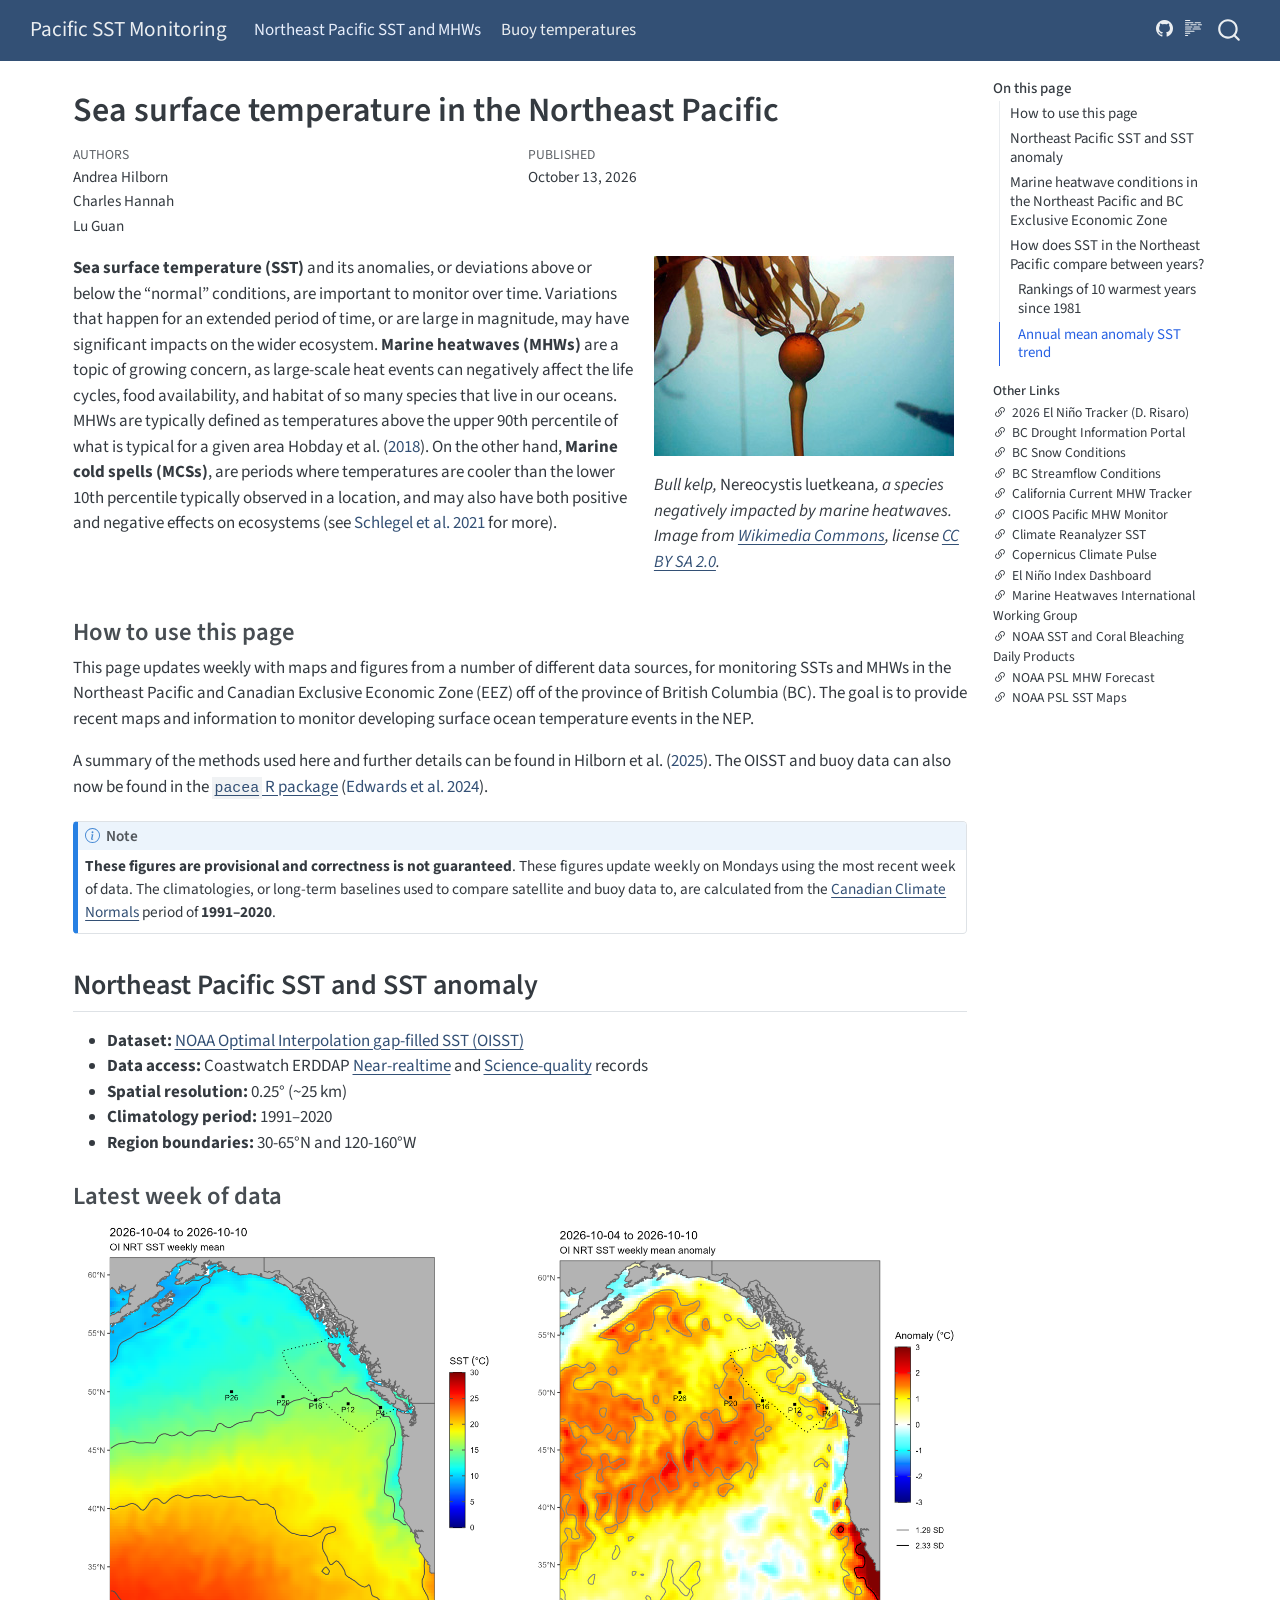
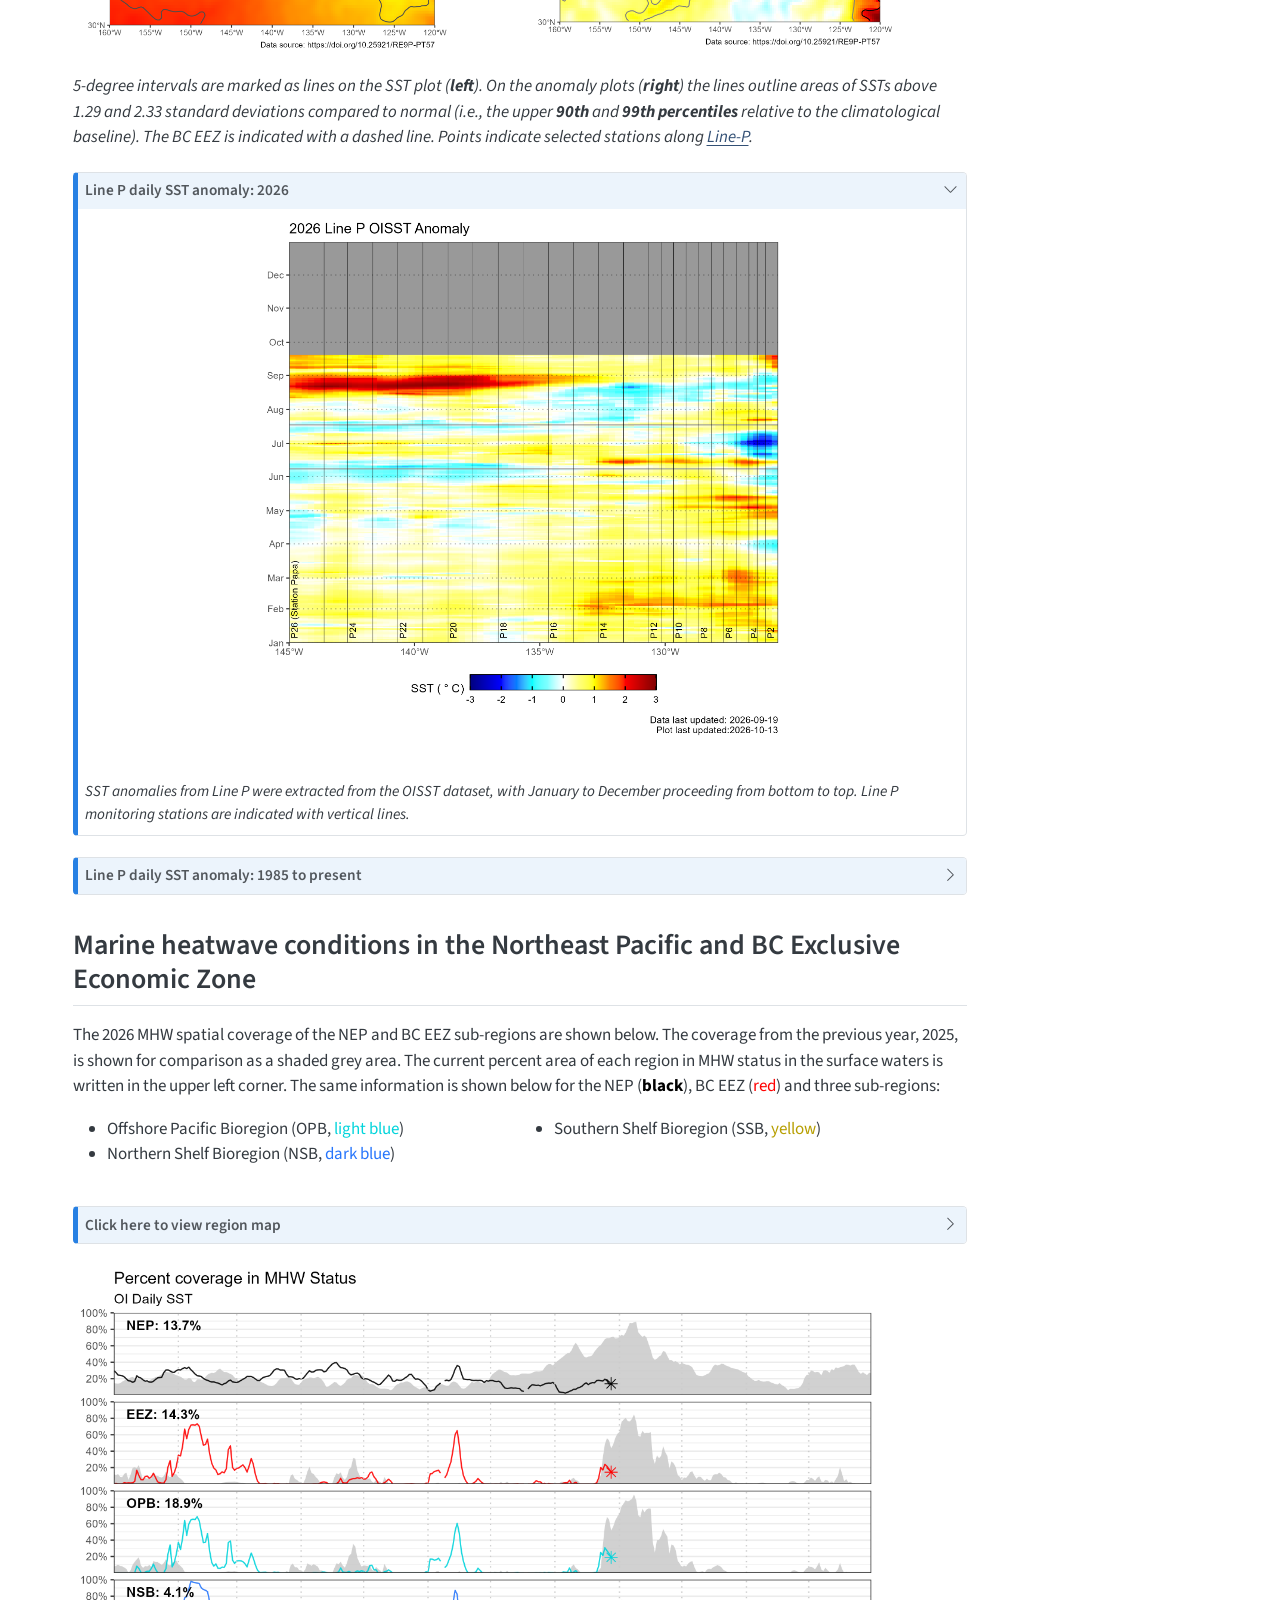
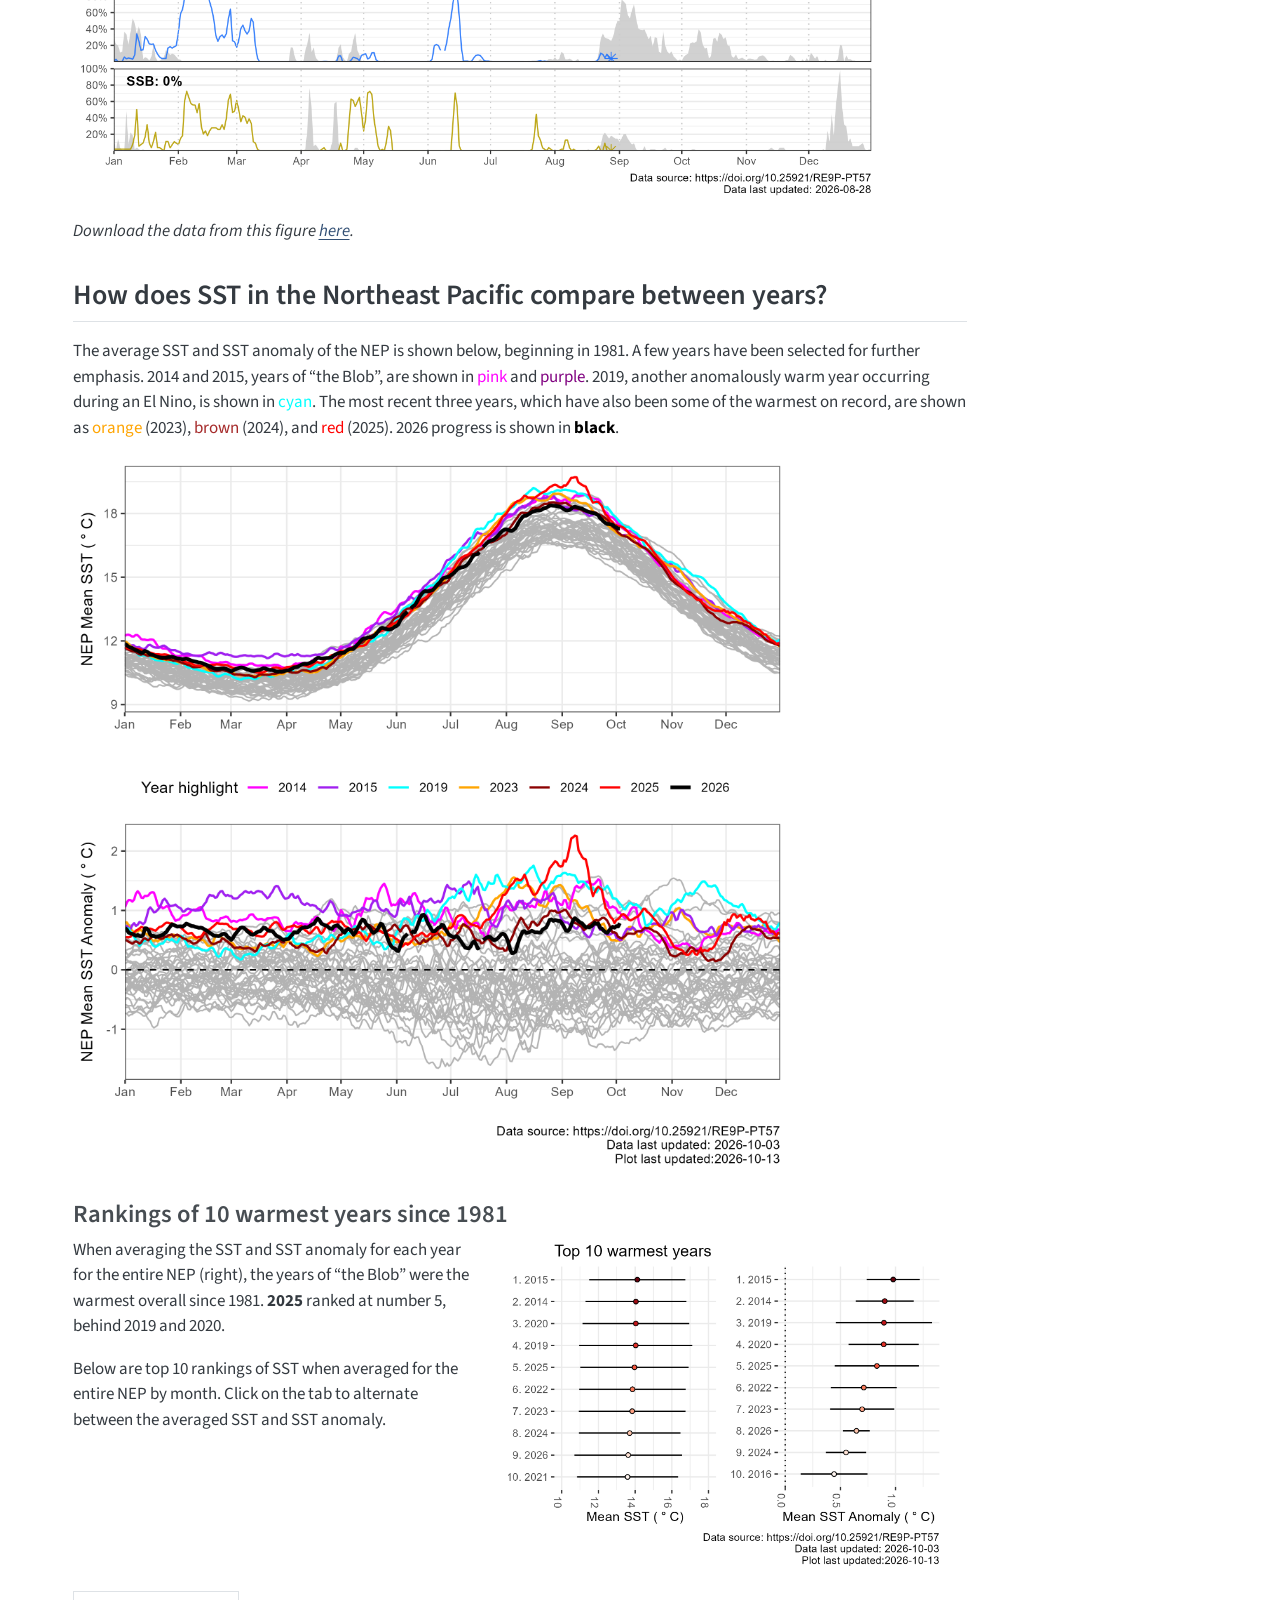
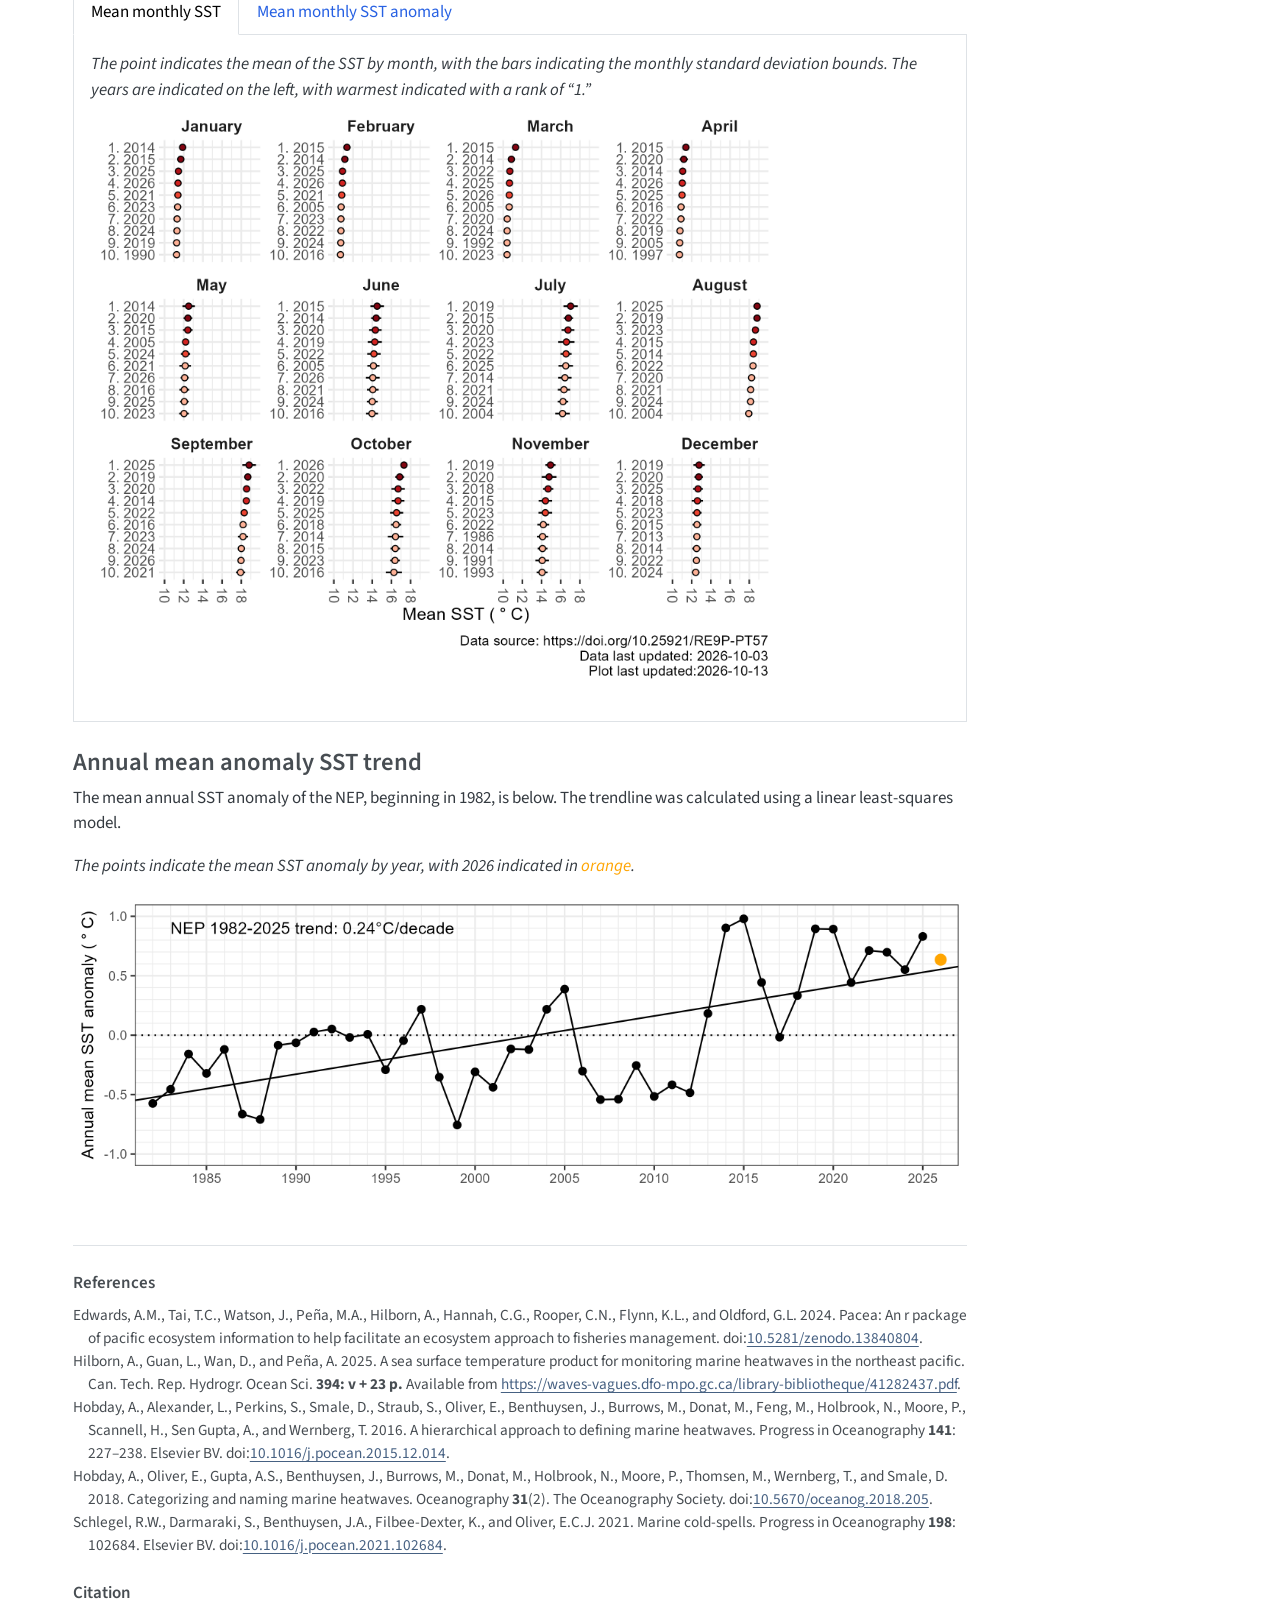
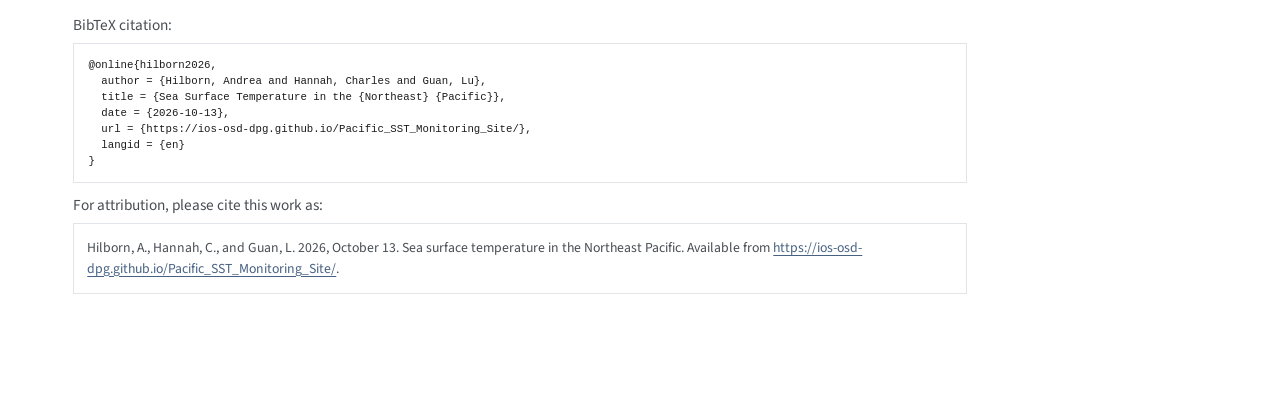
==== commit 457ed579: "Built site for gh-pages" ====
--- a/index.html
+++ b/index.html
@@ -9,7 +9,7 @@
 <meta name="author" content="Andrea Hilborn">
 <meta name="author" content="Charles Hannah">
 <meta name="author" content="Lu Guan">
-<meta name="dcterms.date" content="2026-08-31">
+<meta name="dcterms.date" content="2026-10-13">
 
 <title>Sea surface temperature in the Northeast Pacific – Pacific SST Monitoring</title>
 <style>
@@ -68,6 +68,9 @@
 <script src="site_libs/bootstrap/bootstrap.min.js"></script>
 <link href="site_libs/bootstrap/bootstrap-icons.css" rel="stylesheet">
 <link href="site_libs/bootstrap/bootstrap-6aceeee8ec4a1783ce4bea7d95453004.min.css" rel="stylesheet" append-hash="true" id="quarto-bootstrap" data-mode="light">
+<script src="site_libs/quarto-contrib/glightbox/glightbox.min.js"></script>
+<link href="site_libs/quarto-contrib/glightbox/glightbox.min.css" rel="stylesheet">
+<link href="site_libs/quarto-contrib/glightbox/lightbox.css" rel="stylesheet">
 <script id="quarto-search-options" type="application/json">{
   "location": "navbar",
   "copy-button": false,
@@ -119,7 +122,11 @@
             <ul class="navbar-nav navbar-nav-scroll me-auto">
   <li class="nav-item">
     <a class="nav-link active" href="./index.html" aria-current="page"> 
-<span class="menu-text">Home</span></a>
+<span class="menu-text">Northeast Pacific SST and MHWs</span></a>
+  </li>  
+  <li class="nav-item">
+    <a class="nav-link" href="./buoys.html"> 
+<span class="menu-text">Buoy temperatures</span></a>
   </li>  
 </ul>
           </div> <!-- /navcollapse -->
@@ -154,11 +161,6 @@
   <li><a href="#rankings-of-10-warmest-years-since-1981" id="toc-rankings-of-10-warmest-years-since-1981" class="nav-link" data-scroll-target="#rankings-of-10-warmest-years-since-1981">Rankings of 10 warmest years since 1981</a></li>
   <li><a href="#annual-mean-anomaly-sst-trend" id="toc-annual-mean-anomaly-sst-trend" class="nav-link" data-scroll-target="#annual-mean-anomaly-sst-trend">Annual mean anomaly SST trend</a></li>
   </ul></li>
-  <li><a href="#eccc-buoy-data" id="toc-eccc-buoy-data" class="nav-link" data-scroll-target="#eccc-buoy-data">ECCC Buoy data</a>
-  <ul class="collapse">
-  <li><a href="#latest-week-of-data-1" id="toc-latest-week-of-data-1" class="nav-link" data-scroll-target="#latest-week-of-data-1">Latest week of data</a></li>
-  <li><a href="#buoy-sst-and-sst-anomalies" id="toc-buoy-sst-and-sst-anomalies" class="nav-link" data-scroll-target="#buoy-sst-and-sst-anomalies">2026 buoy SST and SST anomalies</a></li>
-  </ul></li>
   </ul>
 <div class="quarto-other-links"><h2>Other Links</h2><ul><li><a href="https://danielarisaro.ar/portfolio/enso-tracker/"><i class="bi bi-link-45deg"></i>2026 El Niño Tracker (D. Risaro)</a></li><li><a href="https://droughtportal.gov.bc.ca/"><i class="bi bi-link-45deg"></i>BC Drought Information Portal</a></li><li><a href="https://www2.gov.bc.ca/gov/content/environment/air-land-water/water/drought-flooding-dikes-dams/river-forecast-centre/snow-survey-water-supply-bulletin/snow-conditions-commentary"><i class="bi bi-link-45deg"></i>BC Snow Conditions</a></li><li><a href="https://bcrfc.env.gov.bc.ca/lowflow/map_7dayflow.html"><i class="bi bi-link-45deg"></i>BC Streamflow Conditions</a></li><li><a href="https://www.integratedecosystemassessment.noaa.gov/regions/california-current/california-current-marine-heatwave-tracker-blobtracker"><i class="bi bi-link-45deg"></i>California Current MHW Tracker</a></li><li><a href="https://cioospacific.ca/applied-data/marine-heat-monitor/"><i class="bi bi-link-45deg"></i>CIOOS Pacific MHW Monitor</a></li><li><a href="https://climatereanalyzer.org/clim/sst_daily/?dm_id=world2"><i class="bi bi-link-45deg"></i>Climate Reanalyzer SST</a></li><li><a href="https://pulse.climate.copernicus.eu/"><i class="bi bi-link-45deg"></i>Copernicus Climate Pulse</a></li><li><a href="https://psl.noaa.gov/enso/dashboard.html"><i class="bi bi-link-45deg"></i>El Niño Index Dashboard</a></li><li><a href="https://www.marineheatwaves.org/"><i class="bi bi-link-45deg"></i>Marine Heatwaves International Working Group</a></li><li><a href="https://www.ospo.noaa.gov/products/ocean/cb/sst5km/?product=ssta"><i class="bi bi-link-45deg"></i>NOAA SST and Coral Bleaching Daily Products</a></li><li><a href="https://psl.noaa.gov/marine-heatwaves/#report"><i class="bi bi-link-45deg"></i>NOAA PSL MHW Forecast</a></li><li><a href="https://psl.noaa.gov/map/clim/sst.shtml"><i class="bi bi-link-45deg"></i>NOAA PSL SST Maps</a></li></ul></div></nav>
     </div>
@@ -186,7 +188,7 @@
     <div>
     <div class="quarto-title-meta-heading">Published</div>
     <div class="quarto-title-meta-contents">
-      <p class="date">August 31, 2026</p>
+      <p class="date">October 13, 2026</p>
     </div>
   </div>
   
@@ -207,7 +209,7 @@
 
 </div><div class="column" style="width:35%;">
 <div>
-<p><img src="./figures/Nereocystis_luetkeana.jpg" class="img-fluid"></p>
+<p><a href="./figures/Nereocystis_luetkeana.jpg" class="lightbox" data-gallery="quarto-lightbox-gallery-1"><img src="./figures/Nereocystis_luetkeana.jpg" class="img-fluid"></a></p>
 <p><em>Bull kelp,</em> Nereocystis luetkeana<em>, a species negatively impacted by marine heatwaves. Image from <a href="https://commons.wikimedia.org/wiki/File:Nereocystis_luetkeana.jpg">Wikimedia Commons</a>, license <a href="https://creativecommons.org/licenses/by/2.0">CC BY SA 2.0</a>.</em></p>
 </div>
 </div>
@@ -244,19 +246,61 @@
 <div class="quarto-layout-panel" data-layout-ncol="2">
 <div class="quarto-layout-row">
 <div class="quarto-layout-cell" style="flex-basis: 50.0%;justify-content: center;">
-<p><img src="./figures/SST_OI_7-day_rollingavg.png" class="img-fluid"></p>
+<p><a href="./figures/SST_OI_7-day_rollingavg.png" class="lightbox" data-gallery="quarto-lightbox-gallery-2"><img src="./figures/SST_OI_7-day_rollingavg.png" class="img-fluid"></a></p>
 </div>
 <div class="quarto-layout-cell" style="flex-basis: 50.0%;justify-content: center;">
-<p><img src="./figures/SST_OI_7-day_rollingavg_anom.png" class="img-fluid"></p>
+<p><a href="./figures/SST_OI_7-day_rollingavg_anom.png" class="lightbox" data-gallery="quarto-lightbox-gallery-3"><img src="./figures/SST_OI_7-day_rollingavg_anom.png" class="img-fluid"></a></p>
 </div>
 </div>
 </div>
 <p><em>5-degree intervals are marked as lines on the SST plot (<strong>left</strong>). On the anomaly plots (<strong>right</strong>) the lines outline areas of SSTs above 1.29 and 2.33 standard deviations compared to normal (i.e., the upper <strong>90th</strong> and <strong>99th percentiles</strong> relative to the climatological baseline). The BC EEZ is indicated with a dashed line. Points indicate selected stations along <a href="https://www.dfo-mpo.gc.ca/science/data-donnees/line-p/index-eng.html">Line-P</a>.</em></p>
+<div class="callout callout-style-default callout-note no-icon callout-titled">
+<div class="callout-header d-flex align-content-center" data-bs-toggle="collapse" data-bs-target=".callout-2-contents" aria-controls="callout-2" aria-expanded="true" aria-label="Toggle callout">
+<div class="callout-icon-container">
+<i class="callout-icon no-icon"></i>
+</div>
+<div class="callout-title-container flex-fill">
+<span class="screen-reader-only">Note</span>Line P daily SST anomaly: 2026
+</div>
+<div class="callout-btn-toggle d-inline-block border-0 py-1 ps-1 pe-0 float-end"><i class="callout-toggle"></i></div>
+</div>
+<div id="callout-2" class="callout-2-contents callout-collapse collapse show">
+<div class="callout-body-container callout-body">
+<div class="quarto-figure quarto-figure-center">
+<figure class="figure">
+<p><a href="./figures/Line_P_2026_OISST_anomaly.png" class="lightbox" data-gallery="quarto-lightbox-gallery-4"><img src="./figures/Line_P_2026_OISST_anomaly.png" class="img-fluid quarto-figure quarto-figure-center figure-img" style="width:60.0%"></a></p>
+</figure>
+</div>
+<p><em>SST anomalies from Line P were extracted from the OISST dataset, with January to December proceeding from bottom to top. Line P monitoring stations are indicated with vertical lines.</em></p>
+</div>
+</div>
+</div>
+<div class="callout callout-style-default callout-note no-icon callout-titled">
+<div class="callout-header d-flex align-content-center collapsed" data-bs-toggle="collapse" data-bs-target=".callout-3-contents" aria-controls="callout-3" aria-expanded="false" aria-label="Toggle callout">
+<div class="callout-icon-container">
+<i class="callout-icon no-icon"></i>
+</div>
+<div class="callout-title-container flex-fill">
+<span class="screen-reader-only">Note</span>Line P daily SST anomaly: 1985 to present
+</div>
+<div class="callout-btn-toggle d-inline-block border-0 py-1 ps-1 pe-0 float-end"><i class="callout-toggle"></i></div>
+</div>
+<div id="callout-3" class="callout-3-contents callout-collapse collapse">
+<div class="callout-body-container callout-body">
+<div class="quarto-figure quarto-figure-center">
+<figure class="figure">
+<p><a href="./figures/Line_P_OISST_anomaly_with3.4_lines.png" class="lightbox" data-gallery="quarto-lightbox-gallery-5"><img src="./figures/Line_P_OISST_anomaly_with3.4_lines.png" class="img-fluid quarto-figure quarto-figure-center figure-img" style="width:70.0%"></a></p>
+</figure>
+</div>
+<p><em>SST anomalies from Line P were extracted from the OISST dataset, with 1985 to present proceeding from bottom to top. Line P monitoring stations are indicated with vertical lines. The right panel shows the <a href="https://psl.noaa.gov/data/timeseries/month/DS/Nino34/">Niño 3.4 index</a>, with SST anomaly on the x axis.</em></p>
+</div>
+</div>
+</div>
 </section>
 </section>
 <section id="marine-heatwave-conditions-in-the-northeast-pacific-and-bc-exclusive-economic-zone" class="level2">
 <h2 class="anchored" data-anchor-id="marine-heatwave-conditions-in-the-northeast-pacific-and-bc-exclusive-economic-zone">Marine heatwave conditions in the Northeast Pacific and BC Exclusive Economic Zone</h2>
-<p>The 2025 MHW spatial coverage of the NEP and BC EEZ sub-regions are shown below. The coverage from the previous year, 2024, is shown for comparison as a shaded grey area. The current percent area of each region in MHW status in the surface waters is written in the upper left corner. The same information is shown below for the NEP (<span style="color:black;"><strong>black</strong></span>), BC EEZ (<span style="color:red;">red</span>) and three sub-regions:</p>
+<p>The 2026 MHW spatial coverage of the NEP and BC EEZ sub-regions are shown below. The coverage from the previous year, 2025, is shown for comparison as a shaded grey area. The current percent area of each region in MHW status in the surface waters is written in the upper left corner. The same information is shown below for the NEP (<span style="color:black;"><strong>black</strong></span>), BC EEZ (<span style="color:red;">red</span>) and three sub-regions:</p>
 <div class="columns">
 <div class="column" style="width:50%;">
 <ul>
@@ -270,7 +314,7 @@
 </div>
 </div>
 <div class="callout callout-style-default callout-note no-icon callout-titled">
-<div class="callout-header d-flex align-content-center collapsed" data-bs-toggle="collapse" data-bs-target=".callout-2-contents" aria-controls="callout-2" aria-expanded="false" aria-label="Toggle callout">
+<div class="callout-header d-flex align-content-center collapsed" data-bs-toggle="collapse" data-bs-target=".callout-4-contents" aria-controls="callout-4" aria-expanded="false" aria-label="Toggle callout">
 <div class="callout-icon-container">
 <i class="callout-icon no-icon"></i>
 </div>
@@ -279,11 +323,11 @@
 </div>
 <div class="callout-btn-toggle d-inline-block border-0 py-1 ps-1 pe-0 float-end"><i class="callout-toggle"></i></div>
 </div>
-<div id="callout-2" class="callout-2-contents callout-collapse collapse">
+<div id="callout-4" class="callout-4-contents callout-collapse collapse">
 <div class="callout-body-container callout-body">
 <div class="quarto-figure quarto-figure-center">
 <figure class="figure">
-<p><img src="./figures/BC_MHW_OIRegions.png" class="img-fluid quarto-figure quarto-figure-center figure-img" style="width:40.0%"></p>
+<p><a href="./figures/BC_MHW_OIRegions.png" class="lightbox" data-gallery="quarto-lightbox-gallery-6"><img src="./figures/BC_MHW_OIRegions.png" class="img-fluid quarto-figure quarto-figure-center figure-img" style="width:40.0%"></a></p>
 </figure>
 </div>
 </div>
@@ -295,11 +339,7 @@
 <section id="how-does-sst-in-the-northeast-pacific-compare-between-years" class="level2">
 <h2 class="anchored" data-anchor-id="how-does-sst-in-the-northeast-pacific-compare-between-years">How does SST in the Northeast Pacific compare between years?</h2>
 <p>The average SST and SST anomaly of the NEP is shown below, beginning in 1981. A few years have been selected for further emphasis. 2014 and 2015, years of “the Blob”, are shown in <span style="color:magenta;">pink</span> and <span style="color:purple;">purple</span>. 2019, another anomalously warm year occurring during an El Nino, is shown in <span style="color:cyan;">cyan</span>. The most recent three years, which have also been some of the warmest on record, are shown as <span style="color:orange;">orange</span> (2023), <span style="color:brown;">brown</span> (2024), and <span style="color:red;">red</span> (2025). 2026 progress is shown in <span style="color:black;"><strong>black</strong></span>.</p>
-<div class="quarto-figure quarto-figure-center">
-<figure class="figure">
-<p><img src="./figures/NEP_progress.png" class="img-fluid quarto-figure quarto-figure-center figure-img" style="width:80.0%"></p>
-</figure>
-</div>
+<p><a href="./figures/NEP_progress.png" class="lightbox" data-gallery="quarto-lightbox-gallery-7"><img src="./figures/NEP_progress.png" class="img-fluid" style="width:80.0%"></a></p>
 <section id="rankings-of-10-warmest-years-since-1981" class="level3">
 <h3 class="anchored" data-anchor-id="rankings-of-10-warmest-years-since-1981">Rankings of 10 warmest years since 1981</h3>
 <div class="column" style="width:45%;">
@@ -310,7 +350,7 @@
 
 </div>
 <div class="column" style="width:50%;">
-<p><img src="figures/Ranked_SST_years.png" class="img-fluid"></p>
+<p><a href="figures/Ranked_SST_years.png" class="lightbox" data-gallery="quarto-lightbox-gallery-8"><img src="figures/Ranked_SST_years.png" class="img-fluid"></a></p>
 </div>
 <div class="tabset-margin-container"></div><div class="panel-tabset">
 <ul class="nav nav-tabs" role="tablist"><li class="nav-item" role="presentation"><a class="nav-link active" id="tabset-1-1-tab" data-bs-toggle="tab" data-bs-target="#tabset-1-1" role="tab" aria-controls="tabset-1-1" aria-selected="true" href="">Mean monthly SST</a></li><li class="nav-item" role="presentation"><a class="nav-link" id="tabset-1-2-tab" data-bs-toggle="tab" data-bs-target="#tabset-1-2" role="tab" aria-controls="tabset-1-2" aria-selected="false" href="">Mean monthly SST anomaly</a></li></ul>
@@ -330,291 +370,8 @@
 <p><em>The points indicate the mean SST anomaly by year, with 2026 indicated in <span style="color:orange;">orange</span>.</em></p>
 <div class="quarto-figure quarto-figure-center">
 <figure class="figure">
-<p><img src="./figures/NEP_annual_mean_anomaly_trend.png" class="img-fluid quarto-figure quarto-figure-center figure-img"></p>
+<p><a href="./figures/NEP_annual_mean_anomaly_trend.png" class="lightbox" data-gallery="quarto-lightbox-gallery-9"><img src="./figures/NEP_annual_mean_anomaly_trend.png" class="img-fluid quarto-figure quarto-figure-center figure-img"></a></p>
 </figure>
-</div>
-</section>
-</section>
-<section id="eccc-buoy-data" class="level2">
-<h2 class="anchored" data-anchor-id="eccc-buoy-data">ECCC Buoy data</h2>
-<div class="callout callout-style-default callout-note no-icon callout-titled">
-<div class="callout-header d-flex align-content-center collapsed" data-bs-toggle="collapse" data-bs-target=".callout-3-contents" aria-controls="callout-3" aria-expanded="false" aria-label="Toggle callout">
-<div class="callout-icon-container">
-<i class="callout-icon no-icon"></i>
-</div>
-<div class="callout-title-container flex-fill">
-<span class="screen-reader-only">Note</span>Click here to view map of buoys
-</div>
-<div class="callout-btn-toggle d-inline-block border-0 py-1 ps-1 pe-0 float-end"><i class="callout-toggle"></i></div>
-</div>
-<div id="callout-3" class="callout-3-contents callout-collapse collapse">
-<div class="callout-body-container callout-body">
-<div class="quarto-figure quarto-figure-center">
-<figure class="figure">
-<p><img src="./figures/Daily_mean_buoy_map.png" class="img-fluid quarto-figure quarto-figure-center figure-img" style="width:80.0%"></p>
-</figure>
-</div>
-</div>
-</div>
-</div>
-<div class="callout callout-style-default callout-note no-icon callout-titled">
-<div class="callout-header d-flex align-content-center collapsed" data-bs-toggle="collapse" data-bs-target=".callout-4-contents" aria-controls="callout-4" aria-expanded="false" aria-label="Toggle callout">
-<div class="callout-icon-container">
-<i class="callout-icon no-icon"></i>
-</div>
-<div class="callout-title-container flex-fill">
-<span class="screen-reader-only">Note</span>Click here to view 1991-2020 buoy surface temperature climatologies
-</div>
-<div class="callout-btn-toggle d-inline-block border-0 py-1 ps-1 pe-0 float-end"><i class="callout-toggle"></i></div>
-</div>
-<div id="callout-4" class="callout-4-contents callout-collapse collapse">
-<div class="callout-body-container callout-body">
-<div class="quarto-figure quarto-figure-center">
-<figure class="figure">
-<p><img src="./figures/Daily_mean_SSTP_clims.png" class="img-fluid quarto-figure quarto-figure-center figure-img" style="width:75.0%"></p>
-</figure>
-</div>
-</div>
-</div>
-</div>
-<ul>
-<li><strong>Dataset:</strong> Surface temperature observations from Canadian Pacific buoys maintained by <a href="https://www.canada.ca/en/environment-climate-change/services/general-marine-weather-information/observations/buoy.html">Environment and Climate Change Canada (ECCC)</a> and <a href="https://www.pac.dfo-mpo.gc.ca/science/oceans/data-donnees/buoydata-donneebouee/index-eng.html">Fisheries and Oceans Canada (DFO)</a></li>
-<li><strong>Data access:</strong> CIOOS Pacific ERDDAP <a href="https://data.cioospacific.ca/erddap/info/DFO_MEDS_BUOYS/index.html">DFO_MEDS_BUOYS</a> and <a href="https://data.cioospacific.ca/erddap/info/ECCC_MSC_BUOYS/index.html">ECCC_MSC_BUOYS</a> records. The DFO_MEDS_BUOYS record has a detailed quality control layer outlined in <span class="citation" data-cites="Kellogg2021">Kellogg et al. (<a href="#ref-Kellogg2021" role="doc-biblioref">2021</a>)</span> which <strong>ceased in December, 2023</strong></li>
-<li><strong>Climatology period:</strong> 1991–2020</li>
-</ul>
-<section id="latest-week-of-data-1" class="level3">
-<h3 class="anchored" data-anchor-id="latest-week-of-data-1">Latest week of data</h3>
-<div class="quarto-figure quarto-figure-center">
-<figure class="figure">
-<p><img src="./figures/Buoy_week_SST_7-day_rollingavg.png" class="img-fluid figure-img"></p>
-<figcaption><em>Coloured circles indicate the weekly SST and SST anomaly at buoy locations (see collapsed location map above), averaged to correspond to the OISST maps above. The BC EEZ is indicated with a dashed line, with grey outlines indicating Marine Protected Areas, other protected areas of interest, and BC Bioregion boundaries.</em></figcaption>
-</figure>
-</div>
-</section>
-<section id="buoy-sst-and-sst-anomalies" class="level3">
-<h3 class="anchored" data-anchor-id="buoy-sst-and-sst-anomalies">2026 buoy SST and SST anomalies</h3>
-<p>The white lines outlined in black are daily mean observations from 2026. The buoy climatological mean (grey line) is plotted with 10th and 90th percentiles (grey shading). The climatology spans 1991–2020, though some buoys began collecting data later: <code>C46146 Halibut Bank</code>, <code>C46131 Sentry Shoal</code>, <code>C46147 South Moresby</code> and <code>C46132 South Brooks</code>.</p>
-<p><em>There are no climatologies for <code>C46303 South Georgia Strait</code> and <code>C46304 Entrance English Bay</code> as they were installed in 2019.</em></p>
-<div class="quarto-layout-panel" data-layout-ncol="2">
-<div class="quarto-layout-row">
-<div class="quarto-layout-cell" style="flex-basis: 50.0%;justify-content: center;">
-<p><img src="./figures/Daily_mean_SSTP_2026_C46184.png" class="img-fluid"></p>
-</div>
-<div class="quarto-layout-cell" style="flex-basis: 50.0%;justify-content: center;">
-<p><img src="./figures/Daily_mean_SSTP_2026_C46205.png" class="img-fluid"></p>
-</div>
-</div>
-</div>
-<!-- <p align="center"> -->
-<!-- <img src="./figures/Daily_mean_SSTP_2026_C46184.png" width="43%"/>         <img src="./figures/Daily_mean_SSTP_2026_C46205.png" width="43%"/> -->
-<!-- </p> -->
-<div class="quarto-layout-panel" data-layout-ncol="2">
-<div class="quarto-layout-row">
-<div class="quarto-layout-cell" style="flex-basis: 50.0%;justify-content: center;">
-<p><img src="./figures/Daily_mean_SSTP_2026_C46145.png" class="img-fluid"></p>
-</div>
-<div class="quarto-layout-cell" style="flex-basis: 50.0%;justify-content: center;">
-<p><img src="./figures/Daily_mean_SSTP_2026_C46181.png" class="img-fluid"></p>
-</div>
-</div>
-</div>
-<div class="quarto-layout-panel" data-layout-ncol="2">
-<div class="quarto-layout-row">
-<div class="quarto-layout-cell" style="flex-basis: 50.0%;justify-content: center;">
-<p><img src="./figures/Daily_mean_SSTP_2026_C46183.png" class="img-fluid"></p>
-</div>
-<div class="quarto-layout-cell" style="flex-basis: 50.0%;justify-content: center;">
-<p><img src="./figures/Daily_mean_SSTP_2026_C46185.png" class="img-fluid"></p>
-</div>
-</div>
-</div>
-<div class="quarto-layout-panel" data-layout-ncol="2">
-<div class="quarto-layout-row">
-<div class="quarto-layout-cell" style="flex-basis: 50.0%;justify-content: center;">
-<p><img src="./figures/Daily_mean_SSTP_2026_C46208.png" class="img-fluid"></p>
-</div>
-<div class="quarto-layout-cell" style="flex-basis: 50.0%;justify-content: center;">
-<p><img src="./figures/Daily_mean_SSTP_2026_C46147.png" class="img-fluid"></p>
-</div>
-</div>
-</div>
-<div class="quarto-layout-panel" data-layout-ncol="2">
-<div class="quarto-layout-row">
-<div class="quarto-layout-cell" style="flex-basis: 50.0%;justify-content: center;">
-<p><img src="./figures/Daily_mean_SSTP_2026_C46204.png" class="img-fluid"></p>
-</div>
-<div class="quarto-layout-cell" style="flex-basis: 50.0%;justify-content: center;">
-<p><img src="./figures/Daily_mean_SSTP_2026_C46207.png" class="img-fluid"></p>
-</div>
-</div>
-</div>
-<div class="quarto-layout-panel" data-layout-ncol="2">
-<div class="quarto-layout-row">
-<div class="quarto-layout-cell" style="flex-basis: 50.0%;justify-content: center;">
-<p><img src="./figures/Daily_mean_SSTP_2026_C46004.png" class="img-fluid"></p>
-</div>
-<div class="quarto-layout-cell" style="flex-basis: 50.0%;justify-content: center;">
-<p><img src="./figures/Daily_mean_SSTP_2026_C46036.png" class="img-fluid"></p>
-</div>
-</div>
-</div>
-<div class="quarto-layout-panel" data-layout-ncol="2">
-<div class="quarto-layout-row">
-<div class="quarto-layout-cell" style="flex-basis: 50.0%;justify-content: center;">
-<p><img src="./figures/Daily_mean_SSTP_2026_C46132.png" class="img-fluid"></p>
-</div>
-<div class="quarto-layout-cell" style="flex-basis: 50.0%;justify-content: center;">
-<p><img src="./figures/Daily_mean_SSTP_2026_C46206.png" class="img-fluid"></p>
-</div>
-</div>
-</div>
-<div class="quarto-layout-panel" data-layout-ncol="2">
-<div class="quarto-layout-row">
-<div class="quarto-layout-cell" style="flex-basis: 50.0%;justify-content: center;">
-<p><img src="./figures/Daily_mean_SSTP_2026_C46131.png" class="img-fluid"></p>
-</div>
-<div class="quarto-layout-cell" style="flex-basis: 50.0%;justify-content: center;">
-<p><img src="./figures/Daily_mean_SSTP_2026_C46146.png" class="img-fluid"></p>
-</div>
-</div>
-</div>
-<div class="callout callout-style-default callout-note no-icon callout-titled">
-<div class="callout-header d-flex align-content-center collapsed" data-bs-toggle="collapse" data-bs-target=".callout-5-contents" aria-controls="callout-5" aria-expanded="false" aria-label="Toggle callout">
-<div class="callout-icon-container">
-<i class="callout-icon no-icon"></i>
-</div>
-<div class="callout-title-container flex-fill">
-<span class="screen-reader-only">Note</span>Click here to view buoy details
-</div>
-<div class="callout-btn-toggle d-inline-block border-0 py-1 ps-1 pe-0 float-end"><i class="callout-toggle"></i></div>
-</div>
-<div id="callout-5" class="callout-5-contents callout-collapse collapse">
-<div class="callout-body-container callout-body">
-<p>The start dates listed here may not correspond with other sources (e.g.&nbsp;the <a href="https://www.pac.dfo-mpo.gc.ca/science/oceans/data-donnees/buoydata-donneebouee/index-eng.html">ECCC website</a>) but represent the data record available at the sources listed above, as of December 2023.</p>
-<p>An up-to-date buoy status report can be viewed here: <a href="https://collaboration.cmc.ec.gc.ca/cmc/wbs/bplatstat.html" class="uri">https://collaboration.cmc.ec.gc.ca/cmc/wbs/bplatstat.html</a></p>
-<table class="caption-top table">
-<thead>
-<tr class="header">
-<th>Stn ID</th>
-<th>Start Date</th>
-<th>Longitude</th>
-<th>Latitude</th>
-</tr>
-</thead>
-<tbody>
-<tr class="odd">
-<td><a href="https://www.meds-sdmm.dfo-mpo.gc.ca/isdm-gdsi/waves-vagues/data-donnees/data-donnees-eng.asp?medsid=C46004">C46004 Middle NOMAD</a></td>
-<td>1988-08-04</td>
-<td>-136.10</td>
-<td>50.93</td>
-</tr>
-<tr class="even">
-<td><a href="https://www.meds-sdmm.dfo-mpo.gc.ca/isdm-gdsi/waves-vagues/data-donnees/data-donnees-eng.asp?medsid=C46036">C46036 South NOMAD</a></td>
-<td>1987-09-22</td>
-<td>-133.94</td>
-<td>48.35</td>
-</tr>
-<tr class="odd">
-<td><a href="https://www.meds-sdmm.dfo-mpo.gc.ca/isdm-gdsi/waves-vagues/data-donnees/data-donnees-eng.asp?medsid=C46131">C46131 Sentry Shoal</a></td>
-<td>1992-10-20</td>
-<td>-124.99</td>
-<td>49.91</td>
-</tr>
-<tr class="even">
-<td><a href="https://www.meds-sdmm.dfo-mpo.gc.ca/isdm-gdsi/waves-vagues/data-donnees/data-donnees-eng.asp?medsid=C46132">C46132 South Brooks</a></td>
-<td>1994-05-05</td>
-<td>-127.93</td>
-<td>49.74</td>
-</tr>
-<tr class="odd">
-<td><a href="https://www.meds-sdmm.dfo-mpo.gc.ca/isdm-gdsi/waves-vagues/data-donnees/data-donnees-eng.asp?medsid=C46145">C46145 Central Dixon Entrance</a></td>
-<td>1991-04-16</td>
-<td>-132.42</td>
-<td>54.38</td>
-</tr>
-<tr class="even">
-<td><a href="https://www.meds-sdmm.dfo-mpo.gc.ca/isdm-gdsi/waves-vagues/data-donnees/data-donnees-eng.asp?medsid=C46146">C46146 Halibut Bank</a></td>
-<td>1992-03-13</td>
-<td>-123.73</td>
-<td>49.34</td>
-</tr>
-<tr class="odd">
-<td><a href="https://www.meds-sdmm.dfo-mpo.gc.ca/isdm-gdsi/waves-vagues/data-donnees/data-donnees-eng.asp?medsid=C46147">C46147 South Moresby</a></td>
-<td>1993-06-17</td>
-<td>-131.23</td>
-<td>51.83</td>
-</tr>
-<tr class="even">
-<td><a href="https://www.meds-sdmm.dfo-mpo.gc.ca/isdm-gdsi/waves-vagues/data-donnees/data-donnees-eng.asp?medsid=C46181">C46181 Nanakwa Shoal</a></td>
-<td>1988-11-22</td>
-<td>-128.84</td>
-<td>53.82</td>
-</tr>
-<tr class="odd">
-<td><a href="https://www.meds-sdmm.dfo-mpo.gc.ca/isdm-gdsi/waves-vagues/data-donnees/data-donnees-eng.asp?medsid=C46183">C46183 North Hecate Strait</a></td>
-<td>1991-05-15</td>
-<td>-131.14</td>
-<td>53.57</td>
-</tr>
-<tr class="even">
-<td><a href="https://www.meds-sdmm.dfo-mpo.gc.ca/isdm-gdsi/waves-vagues/data-donnees/data-donnees-eng.asp?medsid=C46184">C46184 North NOMAD</a></td>
-<td>1987-09-20</td>
-<td>-138.85</td>
-<td>53.92</td>
-</tr>
-<tr class="odd">
-<td><a href="https://www.meds-sdmm.dfo-mpo.gc.ca/isdm-gdsi/waves-vagues/data-donnees/data-donnees-eng.asp?medsid=C46185">C46185 South Hecate Strait</a></td>
-<td>1991-09-12</td>
-<td>-129.79</td>
-<td>52.42</td>
-</tr>
-<tr class="even">
-<td><a href="https://www.meds-sdmm.dfo-mpo.gc.ca/isdm-gdsi/waves-vagues/data-donnees/data-donnees-eng.asp?medsid=C46204">C46204 West Sea Otter</a></td>
-<td>1989-09-07</td>
-<td>-128.77</td>
-<td>51.38</td>
-</tr>
-<tr class="odd">
-<td><a href="https://www.meds-sdmm.dfo-mpo.gc.ca/isdm-gdsi/waves-vagues/data-donnees/data-donnees-eng.asp?medsid=C46205">C46205 West Dixon Entrance</a></td>
-<td>1988-11-22</td>
-<td>-134.32</td>
-<td>54.19</td>
-</tr>
-<tr class="even">
-<td><a href="https://www.meds-sdmm.dfo-mpo.gc.ca/isdm-gdsi/waves-vagues/data-donnees/data-donnees-eng.asp?medsid=C46206">C46206 La Perouse Bank</a></td>
-<td>1988-11-22</td>
-<td>-126.00</td>
-<td>48.83</td>
-</tr>
-<tr class="odd">
-<td><a href="https://www.meds-sdmm.dfo-mpo.gc.ca/isdm-gdsi/waves-vagues/data-donnees/data-donnees-eng.asp?medsid=C46207">C46207 East Dellwood</a></td>
-<td>1989-10-18</td>
-<td>-129.91</td>
-<td>50.88</td>
-</tr>
-<tr class="even">
-<td><a href="https://www.meds-sdmm.dfo-mpo.gc.ca/isdm-gdsi/waves-vagues/data-donnees/data-donnees-eng.asp?medsid=C46208">C46208 West Moresby</a></td>
-<td>1990-07-12</td>
-<td>-132.69</td>
-<td>52.51</td>
-</tr>
-<tr class="odd">
-<td>C46303 South Georgia Strait*</td>
-<td>2019-10-01</td>
-<td>-123.43</td>
-<td>49.025</td>
-</tr>
-<tr class="even">
-<td>C46304 Entrance English Bay*</td>
-<td>2019-10-01</td>
-<td>-123.357</td>
-<td>49.302</td>
-</tr>
-</tbody>
-</table>
-<p>* <em>Note that these buoys do not have MEDS webpages with data</em></p>
-</div>
-</div>
 </div>
 <!-- ## Other data sources and links of interest -->
 <!-- ### El Niño -->
@@ -662,21 +419,18 @@
 <div id="ref-Hobday2018" class="csl-entry" role="listitem">
 Hobday, A., Oliver, E., Gupta, A.S., Benthuysen, J., Burrows, M., Donat, M., Holbrook, N., Moore, P., Thomsen, M., Wernberg, T., and Smale, D. 2018. Categorizing and naming marine heatwaves. Oceanography <strong>31</strong>(2). The Oceanography Society. doi:<a href="https://doi.org/10.5670/oceanog.2018.205">10.5670/oceanog.2018.205</a>.
 </div>
-<div id="ref-Kellogg2021" class="csl-entry" role="listitem">
-Kellogg, J., Rosenstock, N., Page, S., Hourston, R., Devred, E., and Hannah, C. 2021. CIOOS Pacific. Available from <a href="https://catalogue.cioospacific.ca/dataset/ca-cioos_b9c71eb2-b750-43d5-a50a-aee173916736/resource/24249a05-f9b2-4ad7-bad6-8c9fcf35ce1e">https://catalogue.cioospacific.ca/dataset/ca-cioos_b9c71eb2-b750-43d5-a50a-aee173916736/resource/24249a05-f9b2-4ad7-bad6-8c9fcf35ce1e</a>.
-</div>
 <div id="ref-Schlegel2021" class="csl-entry" role="listitem">
 Schlegel, R.W., Darmaraki, S., Benthuysen, J.A., Filbee-Dexter, K., and Oliver, E.C.J. 2021. Marine cold-spells. Progress in Oceanography <strong>198</strong>: 102684. Elsevier <span>BV</span>. doi:<a href="https://doi.org/10.1016/j.pocean.2021.102684">10.1016/j.pocean.2021.102684</a>.
 </div>
 </div></section><section class="quarto-appendix-contents" id="quarto-citation"><h2 class="anchored quarto-appendix-heading">Citation</h2><div><div class="quarto-appendix-secondary-label">BibTeX citation:</div><pre class="sourceCode code-with-copy quarto-appendix-bibtex"><code class="sourceCode bibtex">@online{hilborn2026,
   author = {Hilborn, Andrea and Hannah, Charles and Guan, Lu},
   title = {Sea Surface Temperature in the {Northeast} {Pacific}},
-  date = {2026-08-31},
+  date = {2026-10-13},
   url = {https://ios-osd-dpg.github.io/Pacific_SST_Monitoring_Site/},
   langid = {en}
 }
 </code><button title="Copy to Clipboard" class="code-copy-button"><i class="bi"></i></button></pre><div class="quarto-appendix-secondary-label">For attribution, please cite this work as:</div><div id="ref-hilborn2026" class="csl-entry quarto-appendix-citeas" role="listitem">
-Hilborn, A., Hannah, C., and Guan, L. 2026, August 31. Sea surface
+Hilborn, A., Hannah, C., and Guan, L. 2026, October 13. Sea surface
 temperature in the Northeast Pacific. Available from <a href="https://ios-osd-dpg.github.io/Pacific_SST_Monitoring_Site/">https://ios-osd-dpg.github.io/Pacific_SST_Monitoring_Site/</a>.
 </div></div></section></div></main> <!-- /main -->
 <script id="quarto-html-after-body" type="application/javascript">
@@ -1085,6 +839,38 @@
   });
   </script>
 </div> <!-- /content -->
+<script>var lightboxQuarto = GLightbox({"closeEffect":"zoom","descPosition":"bottom","loop":false,"openEffect":"zoom","selector":".lightbox"});
+(function() {
+  let previousOnload = window.onload;
+  window.onload = () => {
+    if (previousOnload) {
+      previousOnload();
+    }
+    lightboxQuarto.on('slide_before_load', (data) => {
+      const { slideIndex, slideNode, slideConfig, player, trigger } = data;
+      const href = trigger.getAttribute('href');
+      if (href !== null) {
+        const imgEl = window.document.querySelector(`a[href="${href}"] img`);
+        if (imgEl !== null) {
+          const srcAttr = imgEl.getAttribute("src");
+          if (srcAttr && srcAttr.startsWith("data:")) {
+            slideConfig.href = srcAttr;
+          }
+        }
+      } 
+    });
+  
+    lightboxQuarto.on('slide_after_load', (data) => {
+      const { slideIndex, slideNode, slideConfig, player, trigger } = data;
+      if (window.Quarto?.typesetMath) {
+        window.Quarto.typesetMath(slideNode);
+      }
+    });
+  
+  };
+  
+})();
+          </script>
 
 
 
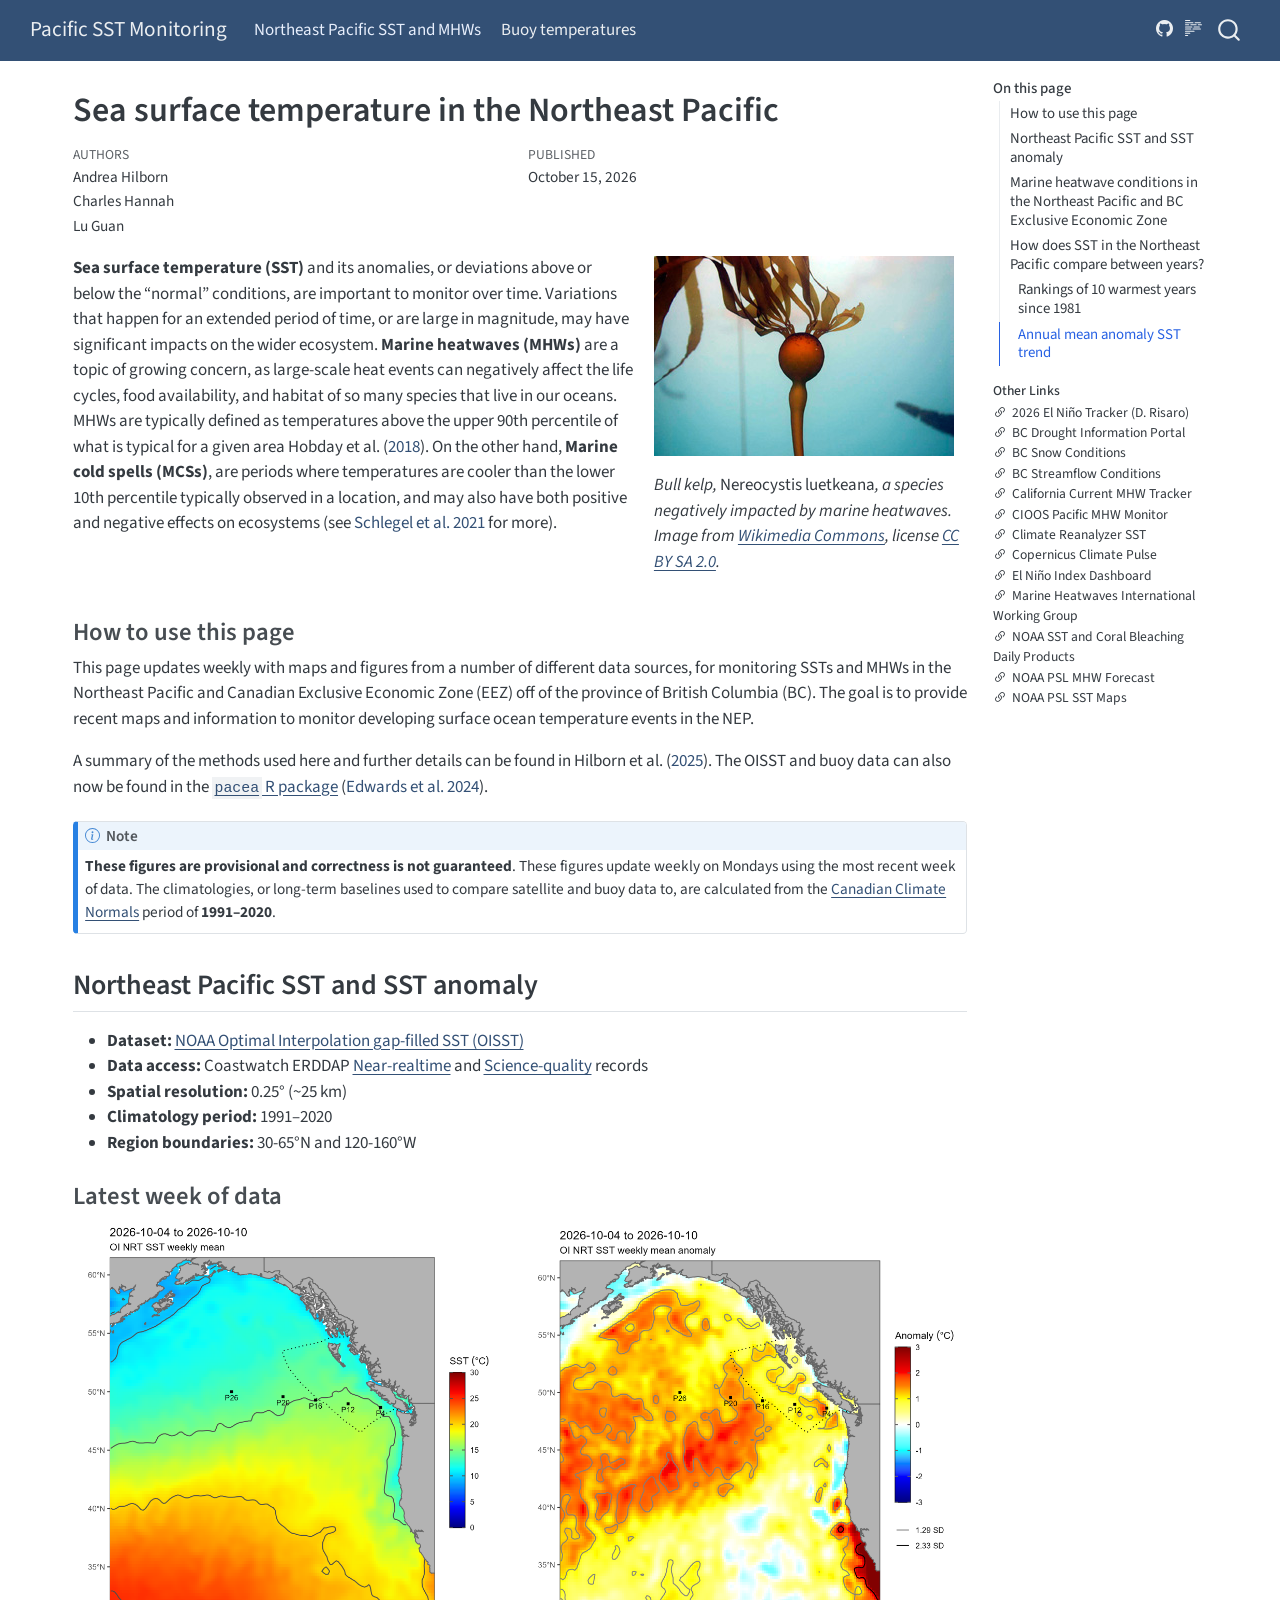
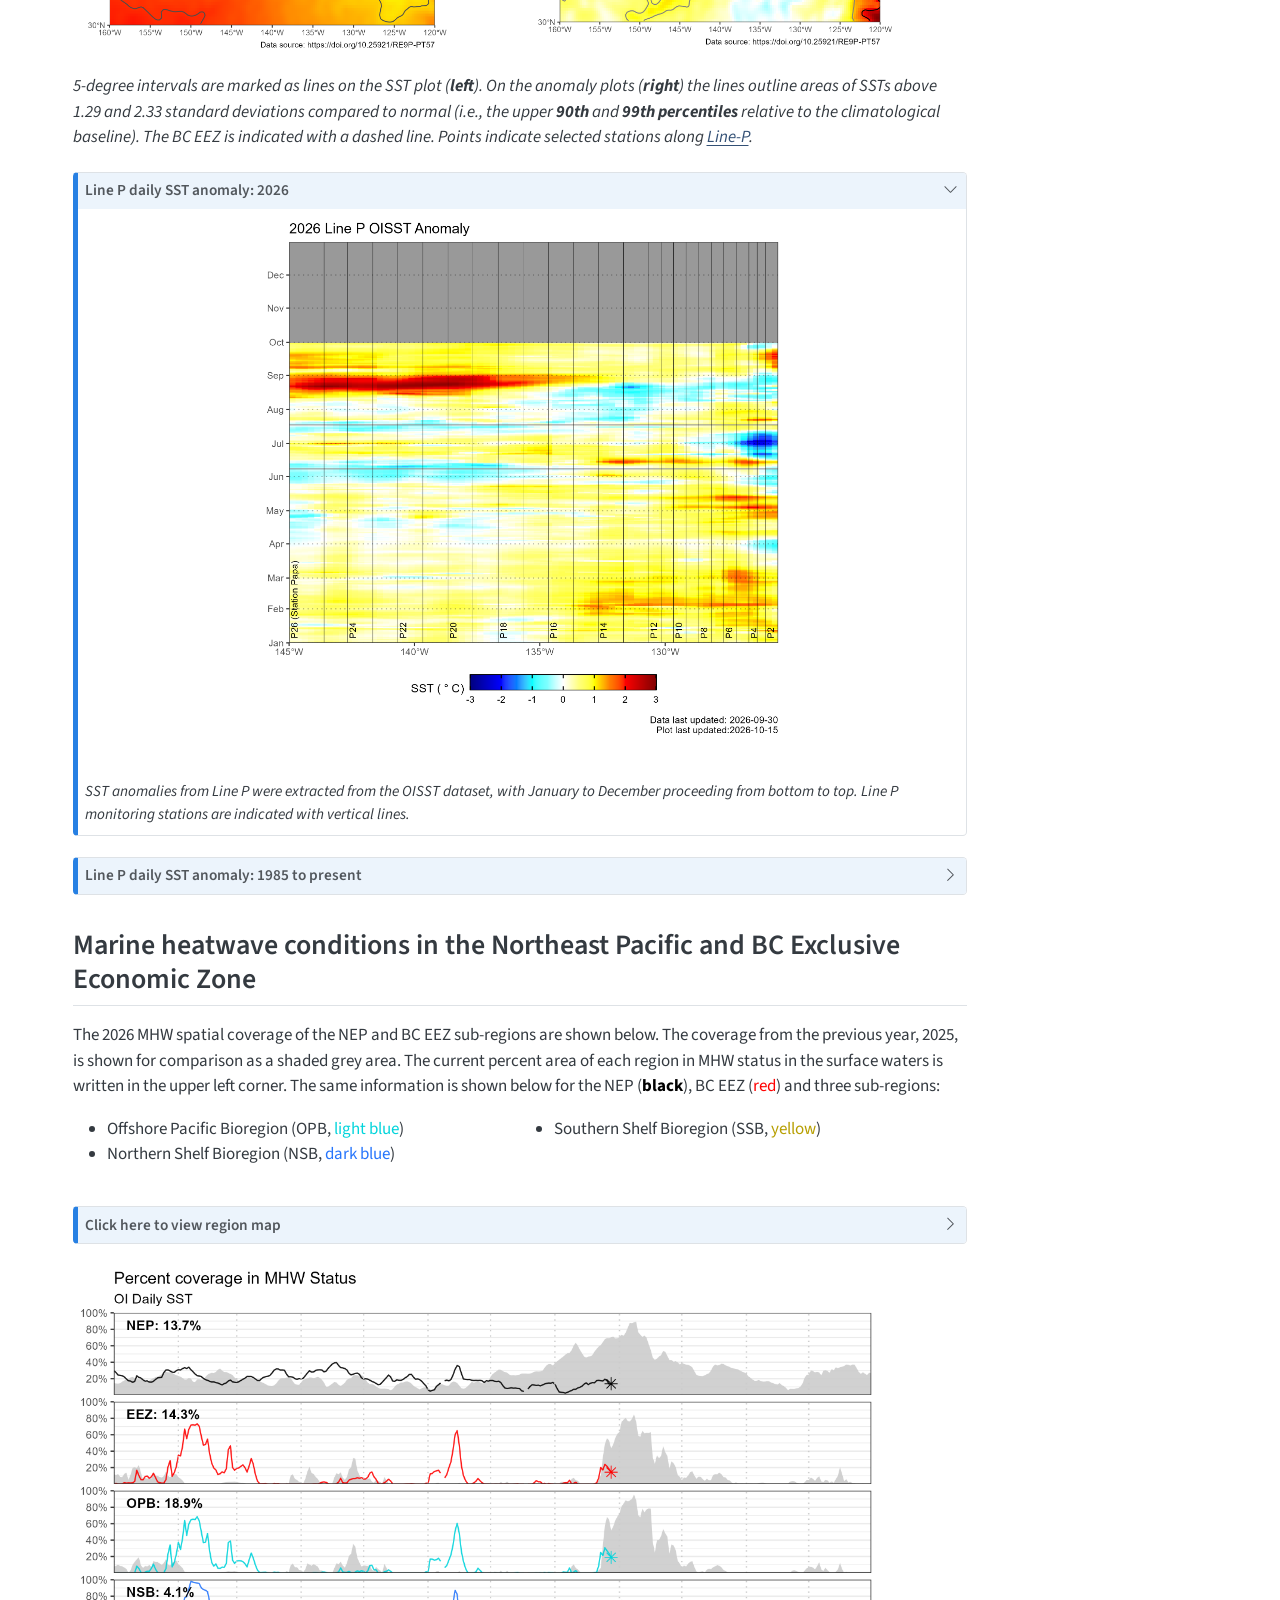
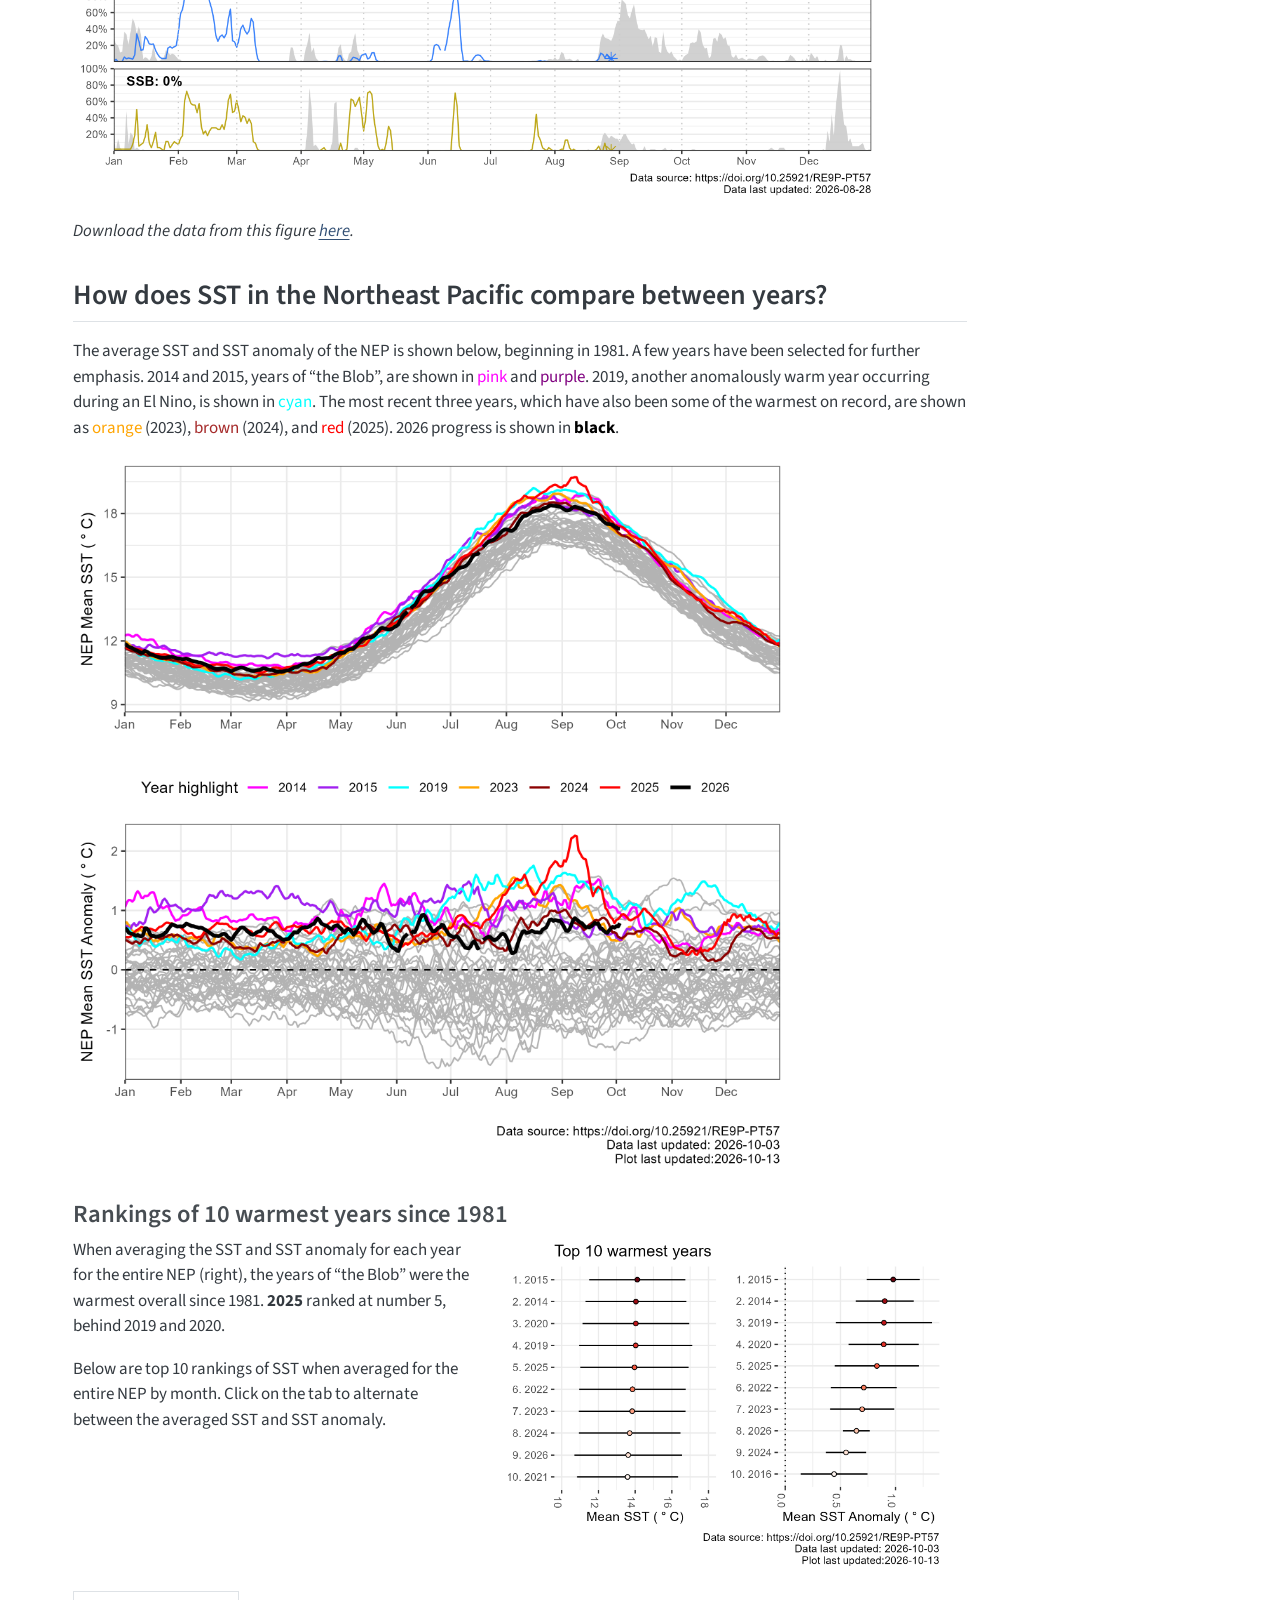
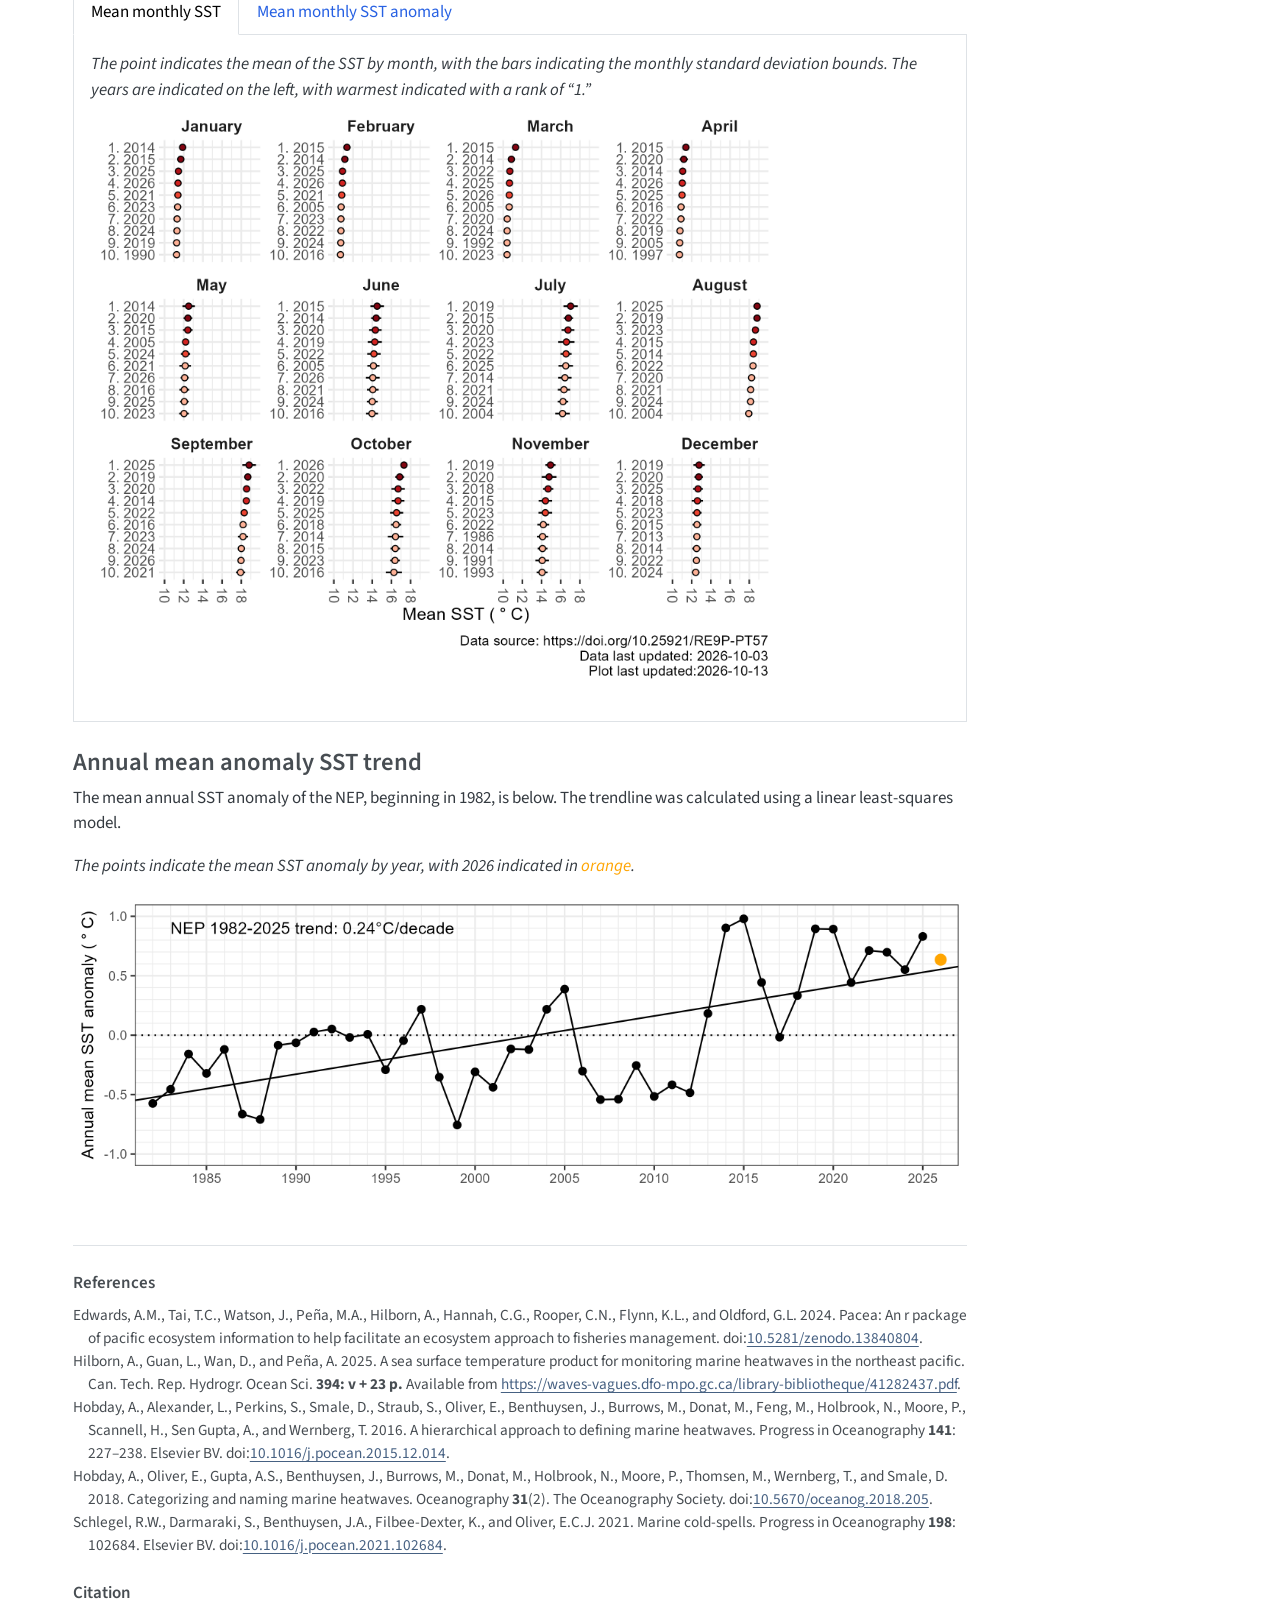
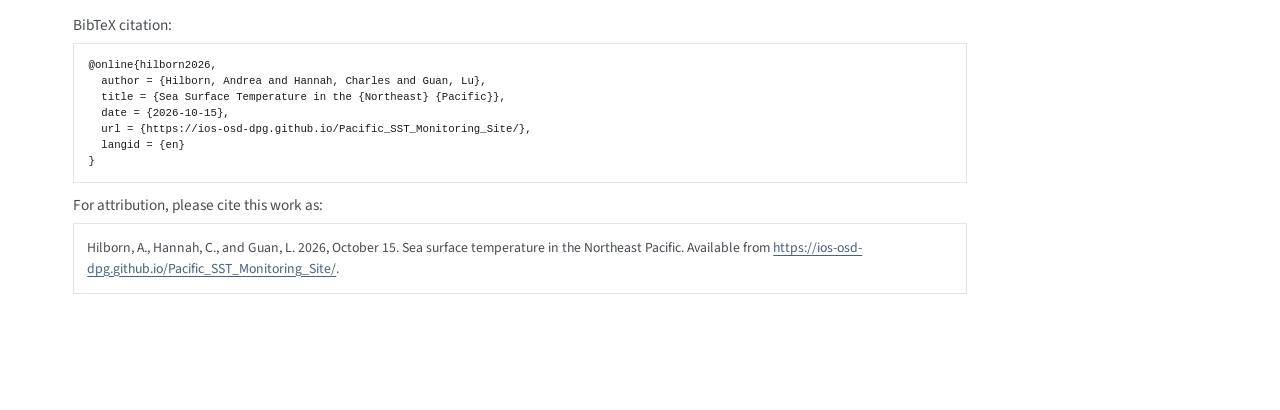
==== commit 64995829: "Built site for gh-pages" ====
--- a/index.html
+++ b/index.html
@@ -9,7 +9,7 @@
 <meta name="author" content="Andrea Hilborn">
 <meta name="author" content="Charles Hannah">
 <meta name="author" content="Lu Guan">
-<meta name="dcterms.date" content="2026-10-13">
+<meta name="dcterms.date" content="2026-10-15">
 
 <title>Sea surface temperature in the Northeast Pacific – Pacific SST Monitoring</title>
 <style>
@@ -188,7 +188,7 @@
     <div>
     <div class="quarto-title-meta-heading">Published</div>
     <div class="quarto-title-meta-contents">
-      <p class="date">October 13, 2026</p>
+      <p class="date">October 15, 2026</p>
     </div>
   </div>
   
@@ -425,12 +425,12 @@
 </div></section><section class="quarto-appendix-contents" id="quarto-citation"><h2 class="anchored quarto-appendix-heading">Citation</h2><div><div class="quarto-appendix-secondary-label">BibTeX citation:</div><pre class="sourceCode code-with-copy quarto-appendix-bibtex"><code class="sourceCode bibtex">@online{hilborn2026,
   author = {Hilborn, Andrea and Hannah, Charles and Guan, Lu},
   title = {Sea Surface Temperature in the {Northeast} {Pacific}},
-  date = {2026-10-13},
+  date = {2026-10-15},
   url = {https://ios-osd-dpg.github.io/Pacific_SST_Monitoring_Site/},
   langid = {en}
 }
 </code><button title="Copy to Clipboard" class="code-copy-button"><i class="bi"></i></button></pre><div class="quarto-appendix-secondary-label">For attribution, please cite this work as:</div><div id="ref-hilborn2026" class="csl-entry quarto-appendix-citeas" role="listitem">
-Hilborn, A., Hannah, C., and Guan, L. 2026, October 13. Sea surface
+Hilborn, A., Hannah, C., and Guan, L. 2026, October 15. Sea surface
 temperature in the Northeast Pacific. Available from <a href="https://ios-osd-dpg.github.io/Pacific_SST_Monitoring_Site/">https://ios-osd-dpg.github.io/Pacific_SST_Monitoring_Site/</a>.
 </div></div></section></div></main> <!-- /main -->
 <script id="quarto-html-after-body" type="application/javascript">
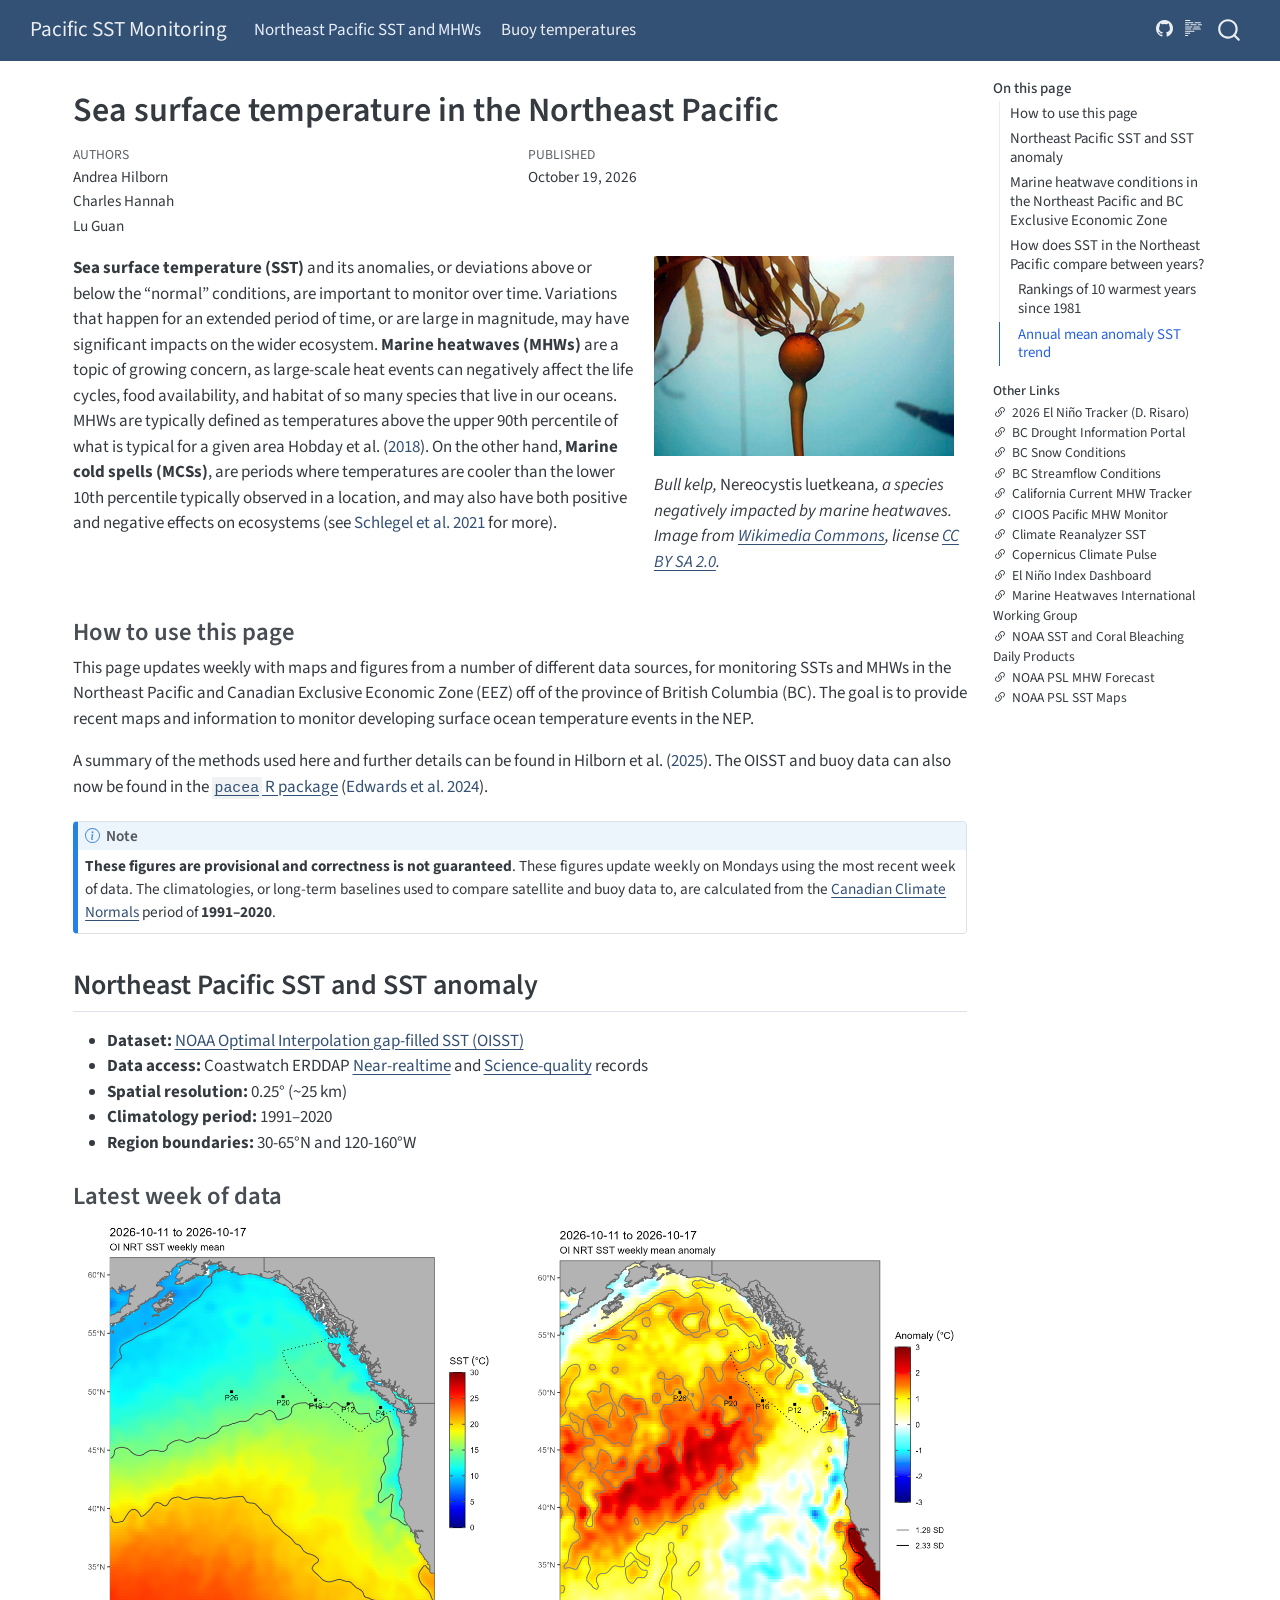
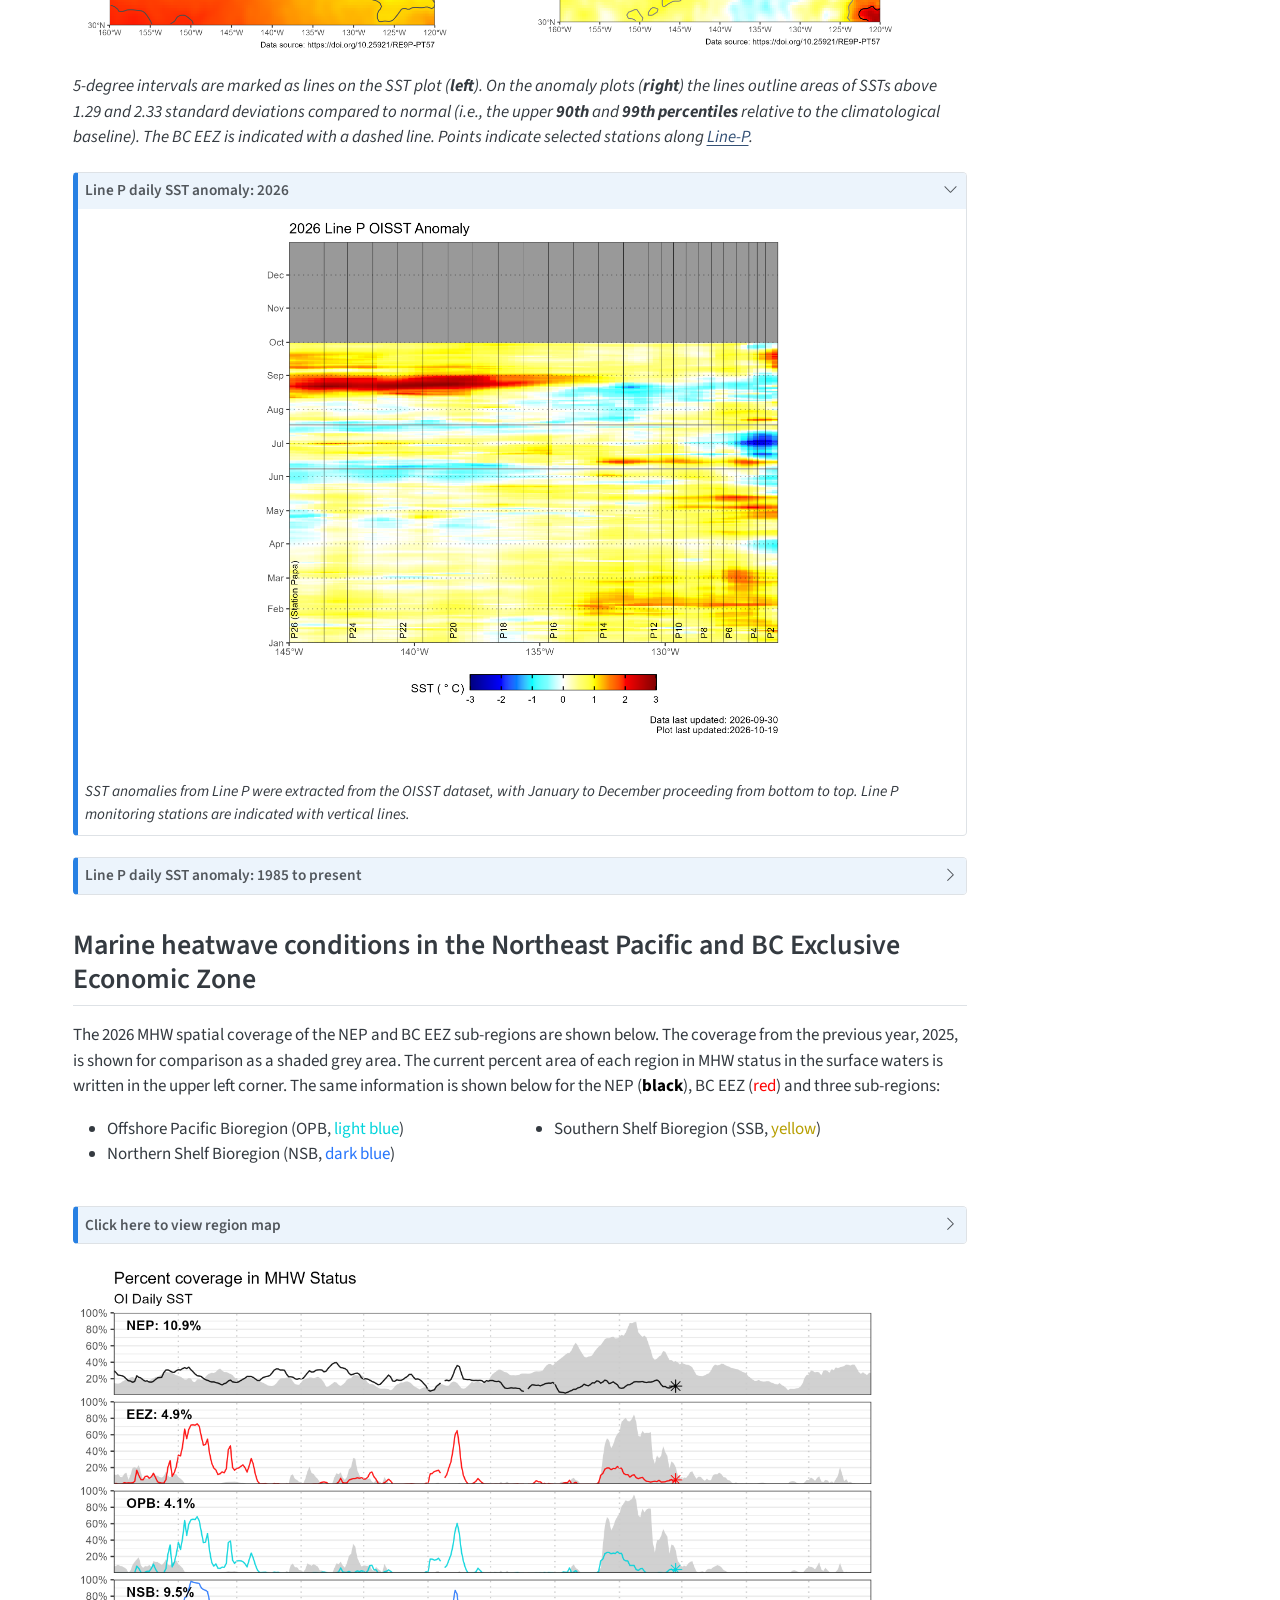
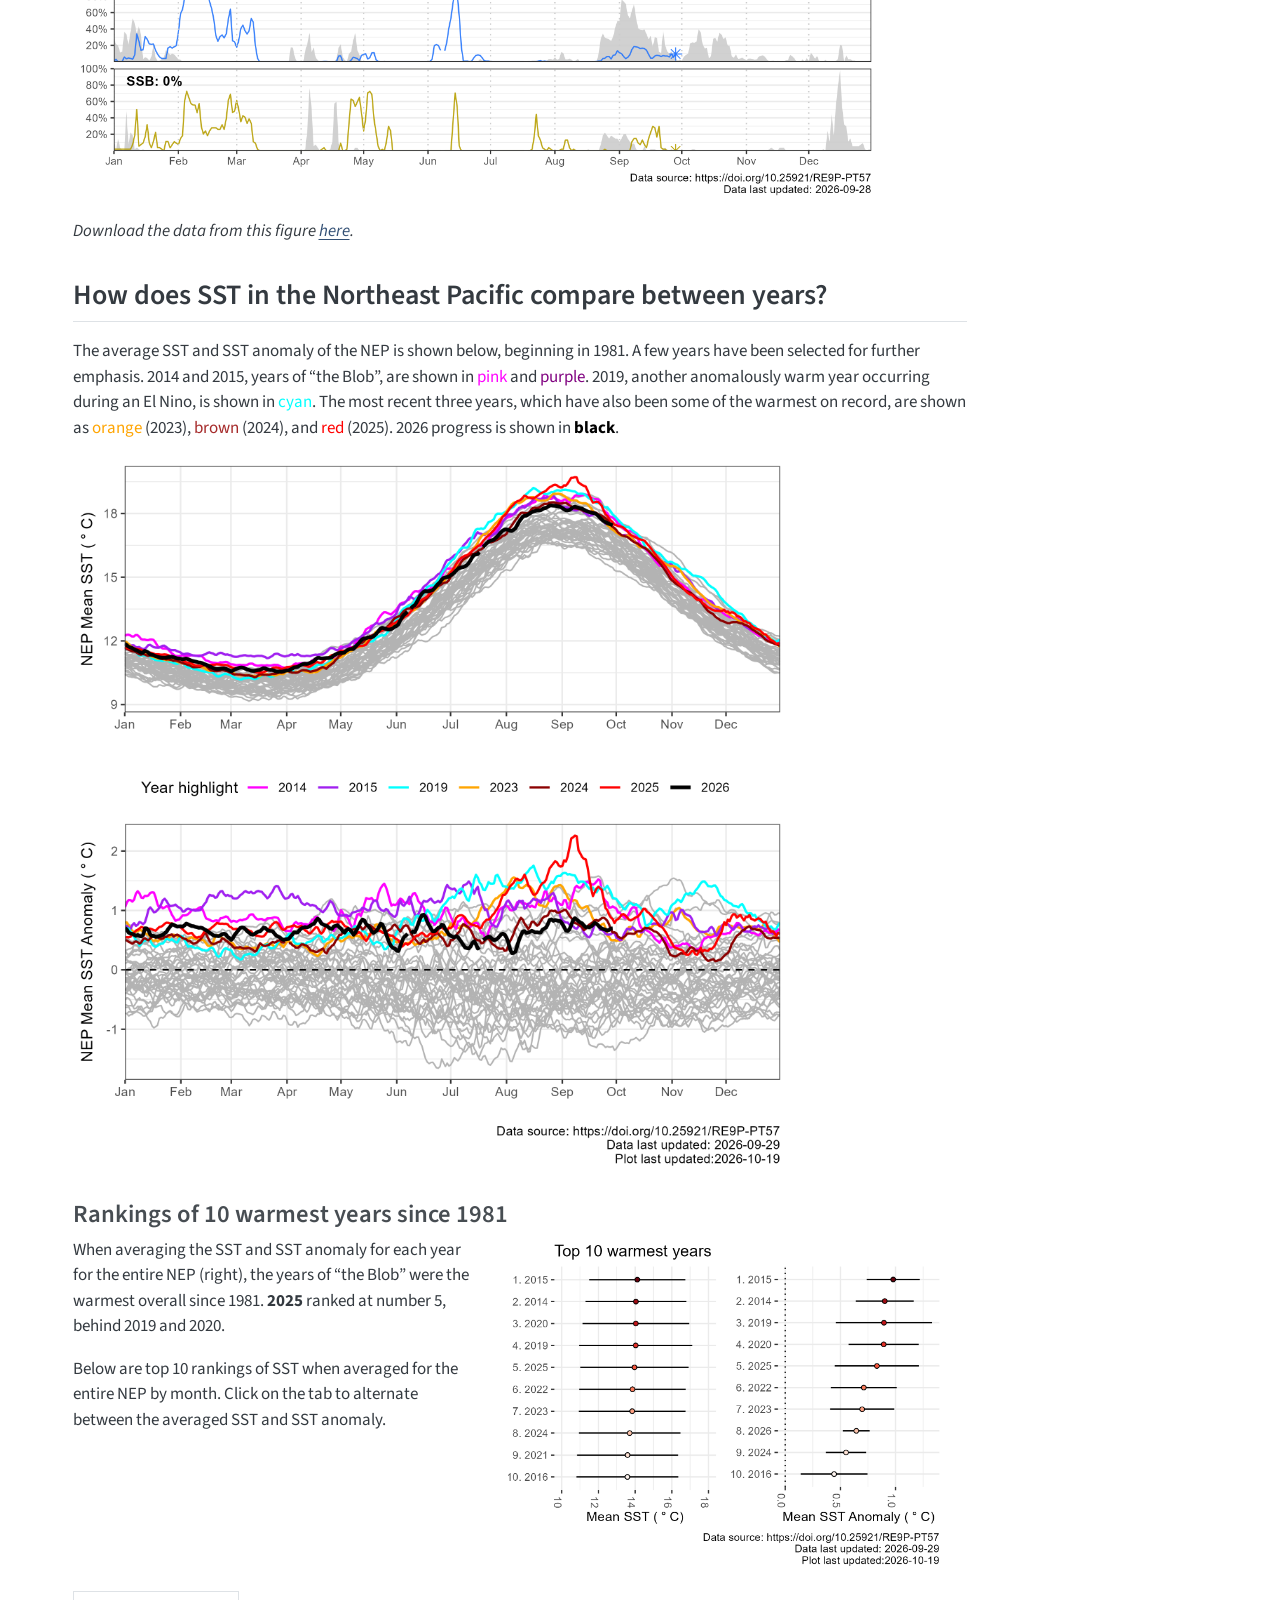
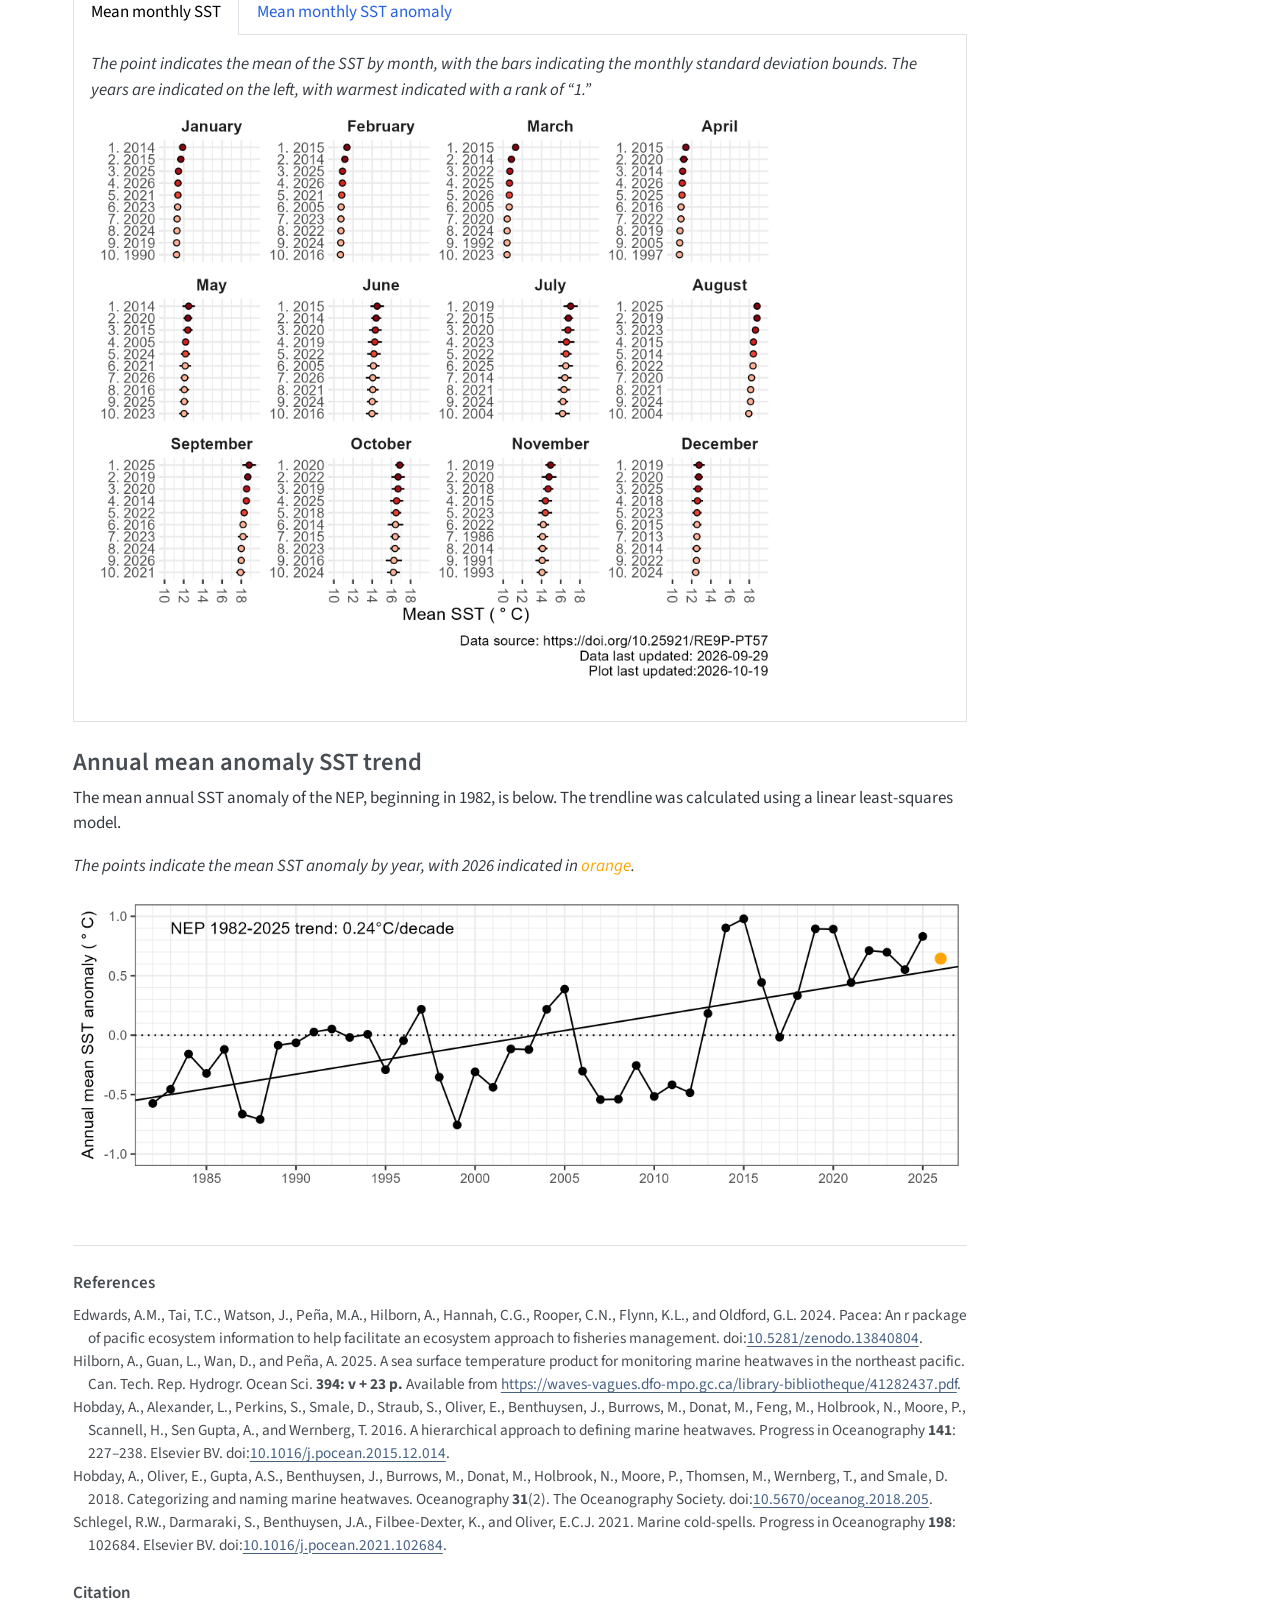
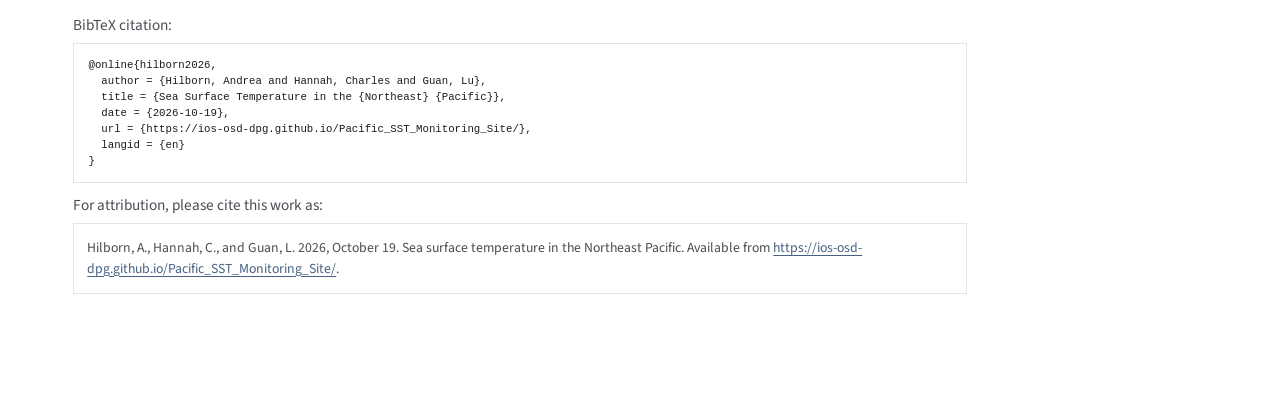
==== commit 40e4c6b1: "Built site for gh-pages" ====
--- a/index.html
+++ b/index.html
@@ -9,7 +9,7 @@
 <meta name="author" content="Andrea Hilborn">
 <meta name="author" content="Charles Hannah">
 <meta name="author" content="Lu Guan">
-<meta name="dcterms.date" content="2026-10-15">
+<meta name="dcterms.date" content="2026-10-19">
 
 <title>Sea surface temperature in the Northeast Pacific – Pacific SST Monitoring</title>
 <style>
@@ -188,7 +188,7 @@
     <div>
     <div class="quarto-title-meta-heading">Published</div>
     <div class="quarto-title-meta-contents">
-      <p class="date">October 15, 2026</p>
+      <p class="date">October 19, 2026</p>
     </div>
   </div>
   
@@ -425,12 +425,12 @@
 </div></section><section class="quarto-appendix-contents" id="quarto-citation"><h2 class="anchored quarto-appendix-heading">Citation</h2><div><div class="quarto-appendix-secondary-label">BibTeX citation:</div><pre class="sourceCode code-with-copy quarto-appendix-bibtex"><code class="sourceCode bibtex">@online{hilborn2026,
   author = {Hilborn, Andrea and Hannah, Charles and Guan, Lu},
   title = {Sea Surface Temperature in the {Northeast} {Pacific}},
-  date = {2026-10-15},
+  date = {2026-10-19},
   url = {https://ios-osd-dpg.github.io/Pacific_SST_Monitoring_Site/},
   langid = {en}
 }
 </code><button title="Copy to Clipboard" class="code-copy-button"><i class="bi"></i></button></pre><div class="quarto-appendix-secondary-label">For attribution, please cite this work as:</div><div id="ref-hilborn2026" class="csl-entry quarto-appendix-citeas" role="listitem">
-Hilborn, A., Hannah, C., and Guan, L. 2026, October 15. Sea surface
+Hilborn, A., Hannah, C., and Guan, L. 2026, October 19. Sea surface
 temperature in the Northeast Pacific. Available from <a href="https://ios-osd-dpg.github.io/Pacific_SST_Monitoring_Site/">https://ios-osd-dpg.github.io/Pacific_SST_Monitoring_Site/</a>.
 </div></div></section></div></main> <!-- /main -->
 <script id="quarto-html-after-body" type="application/javascript">
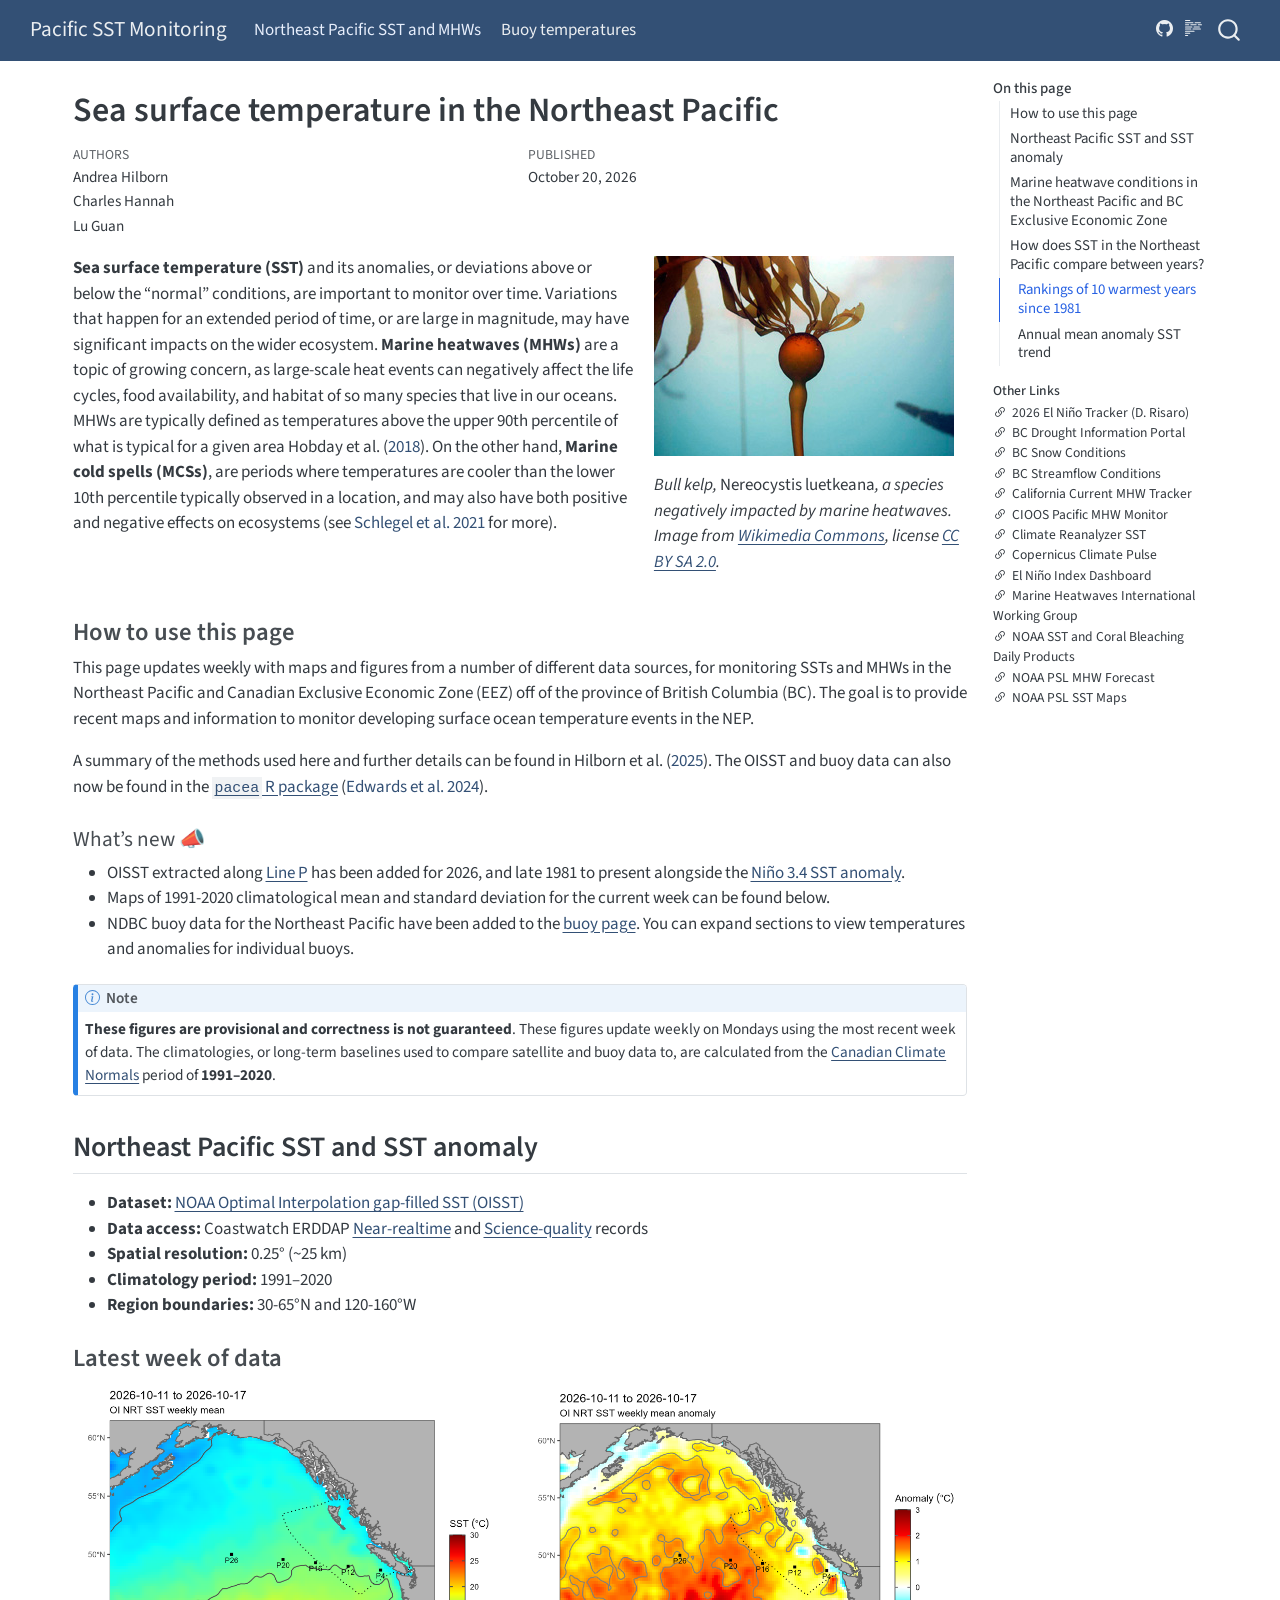
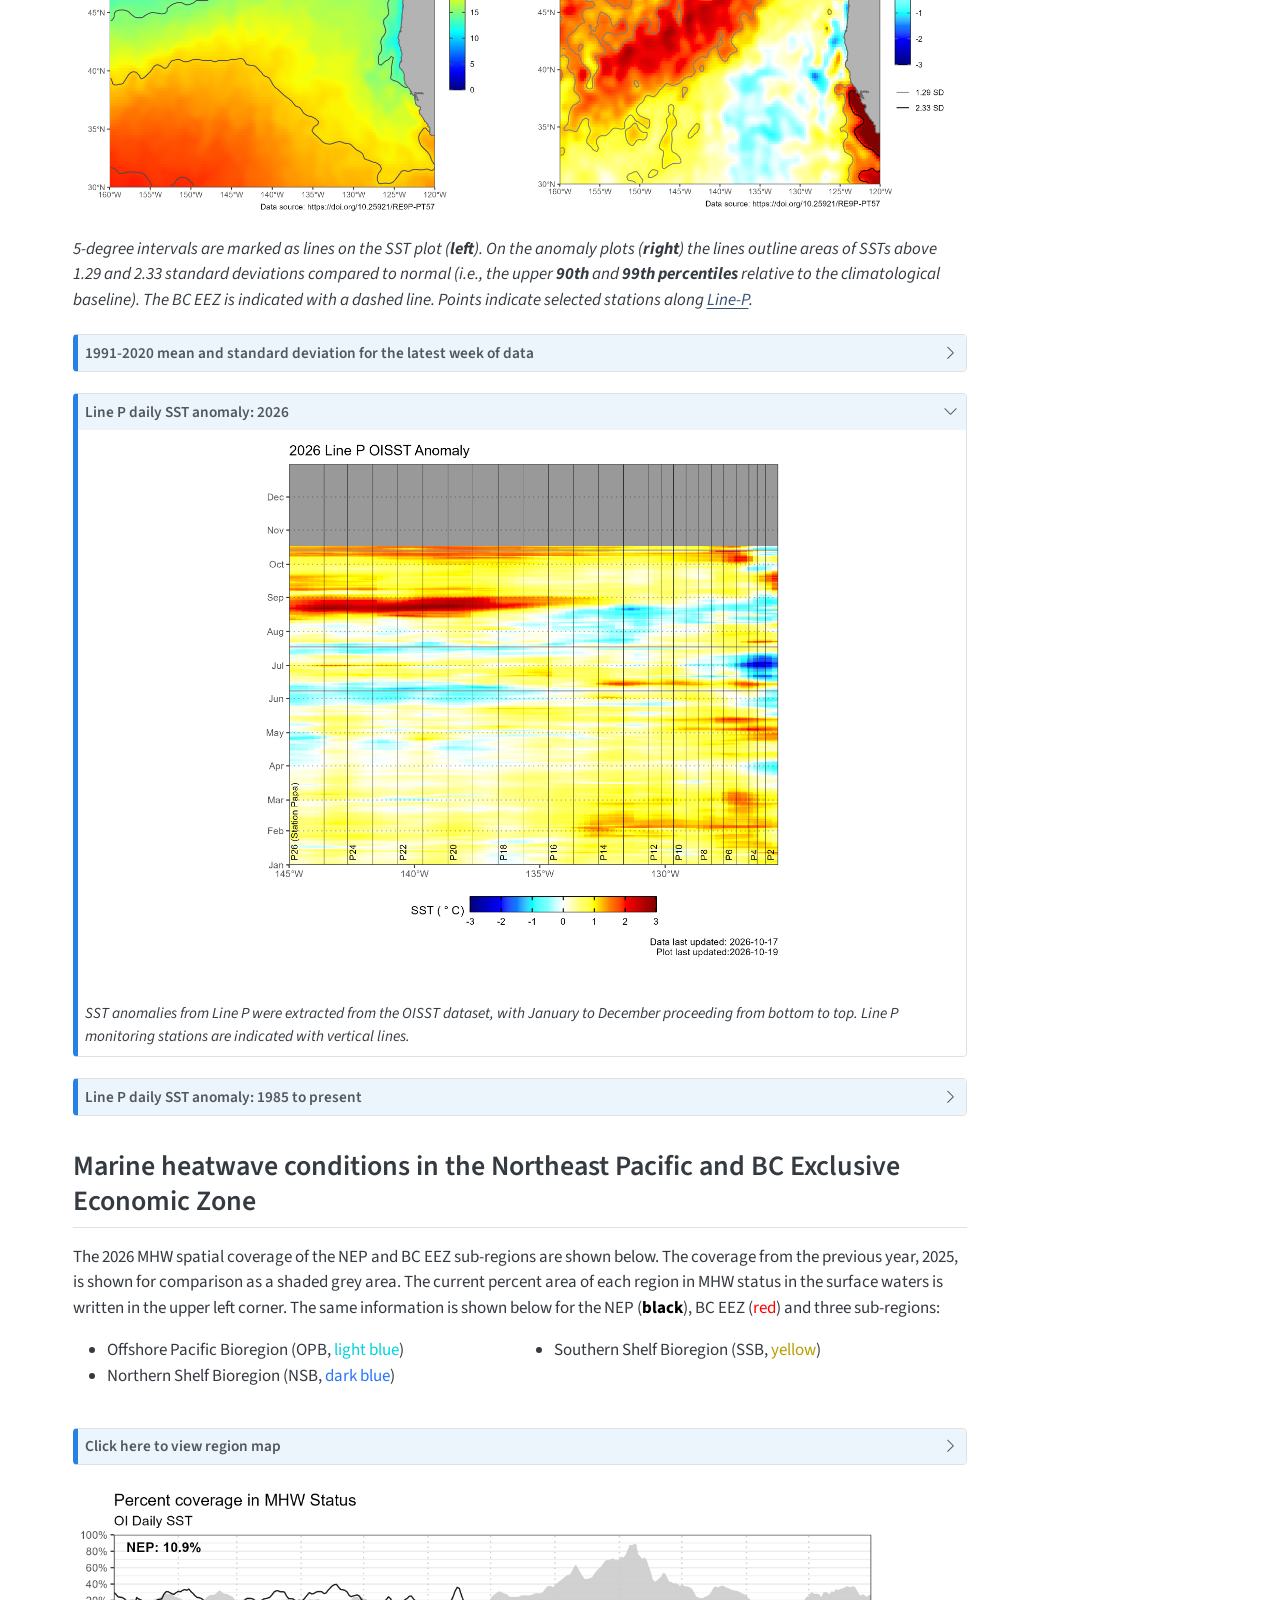
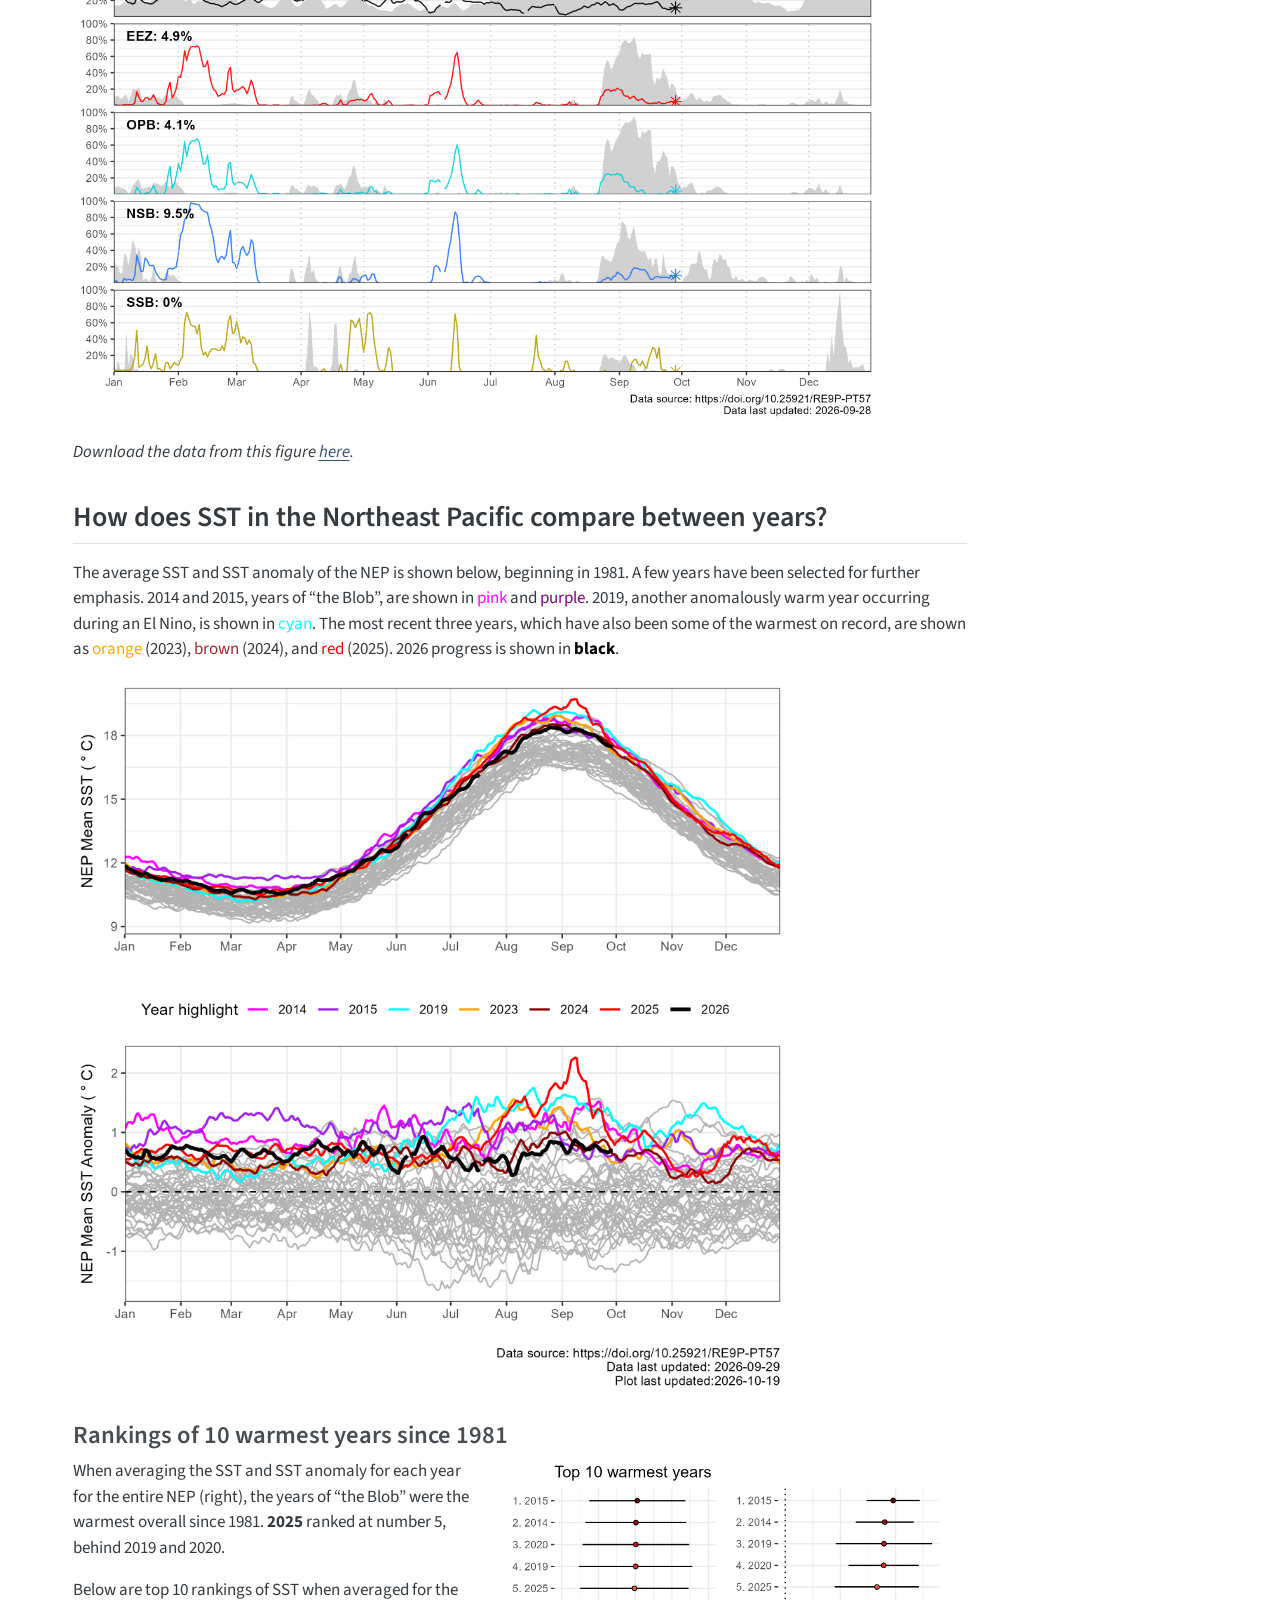
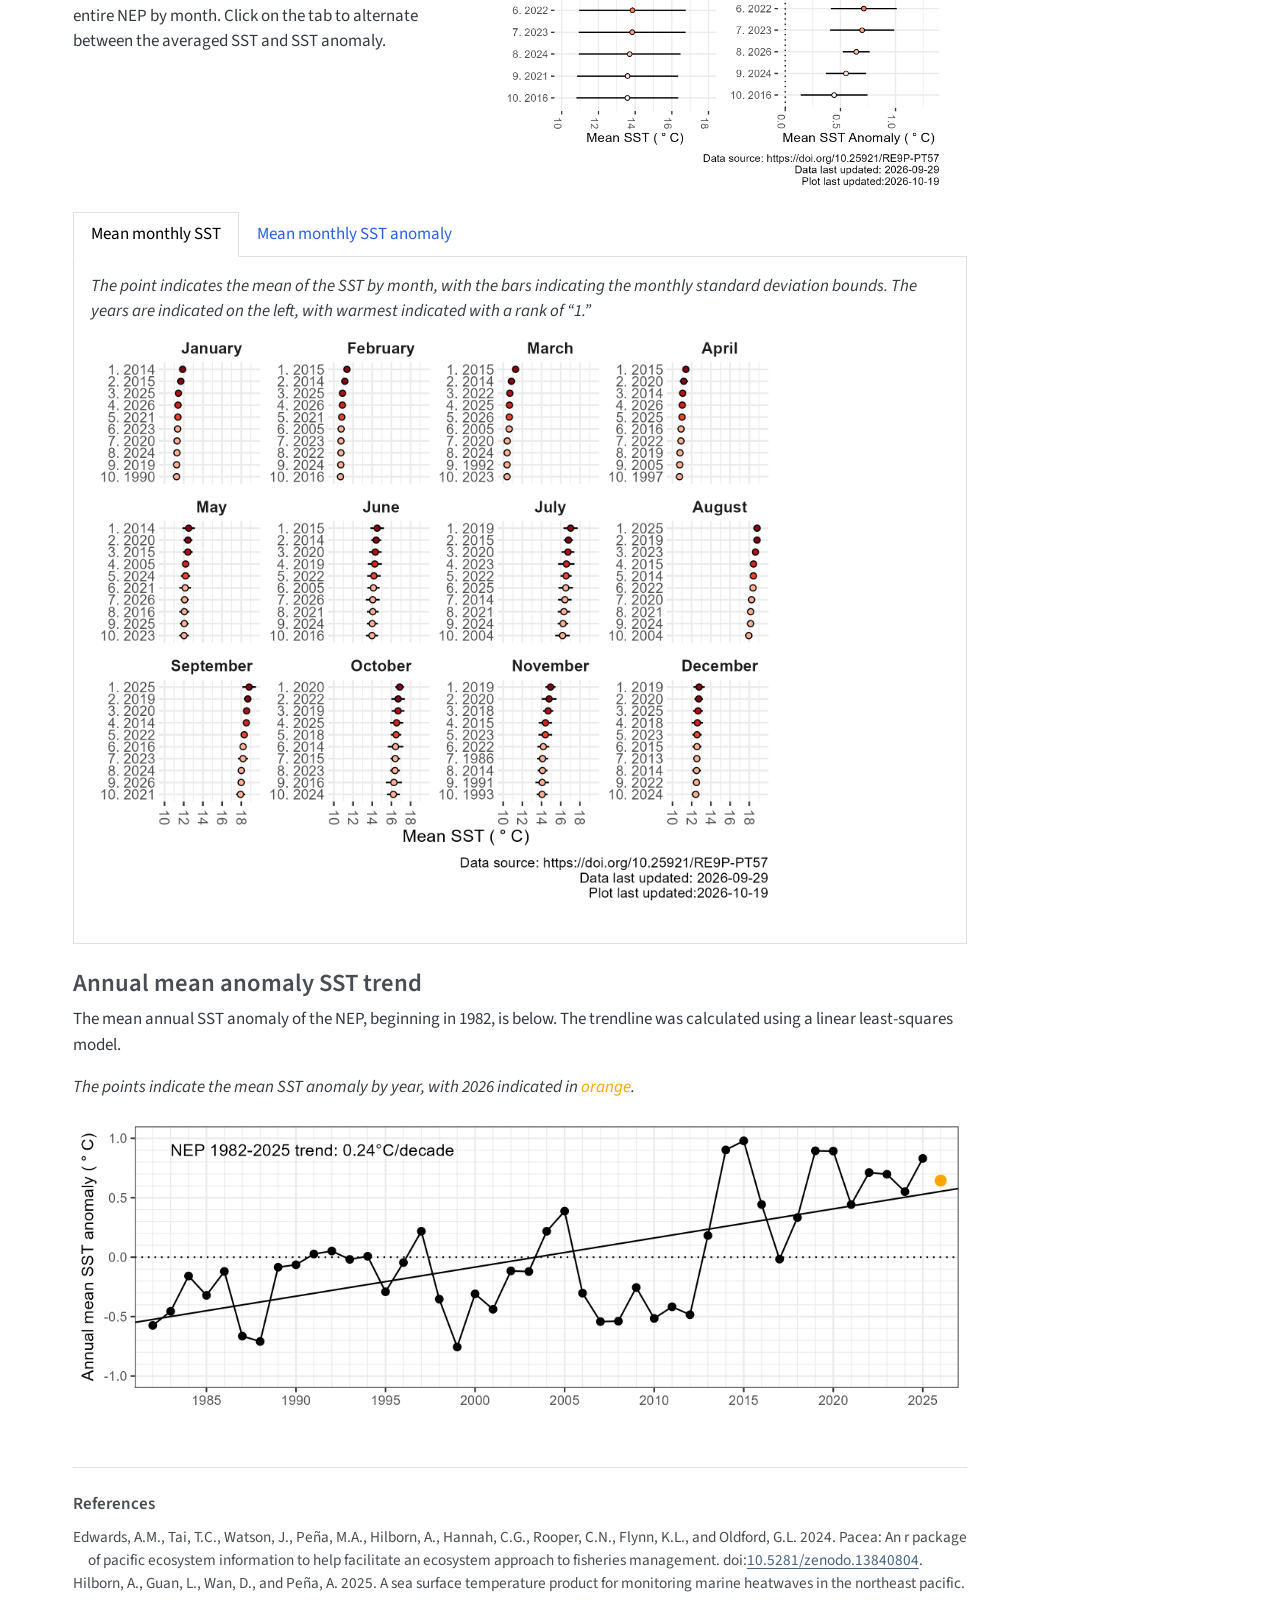
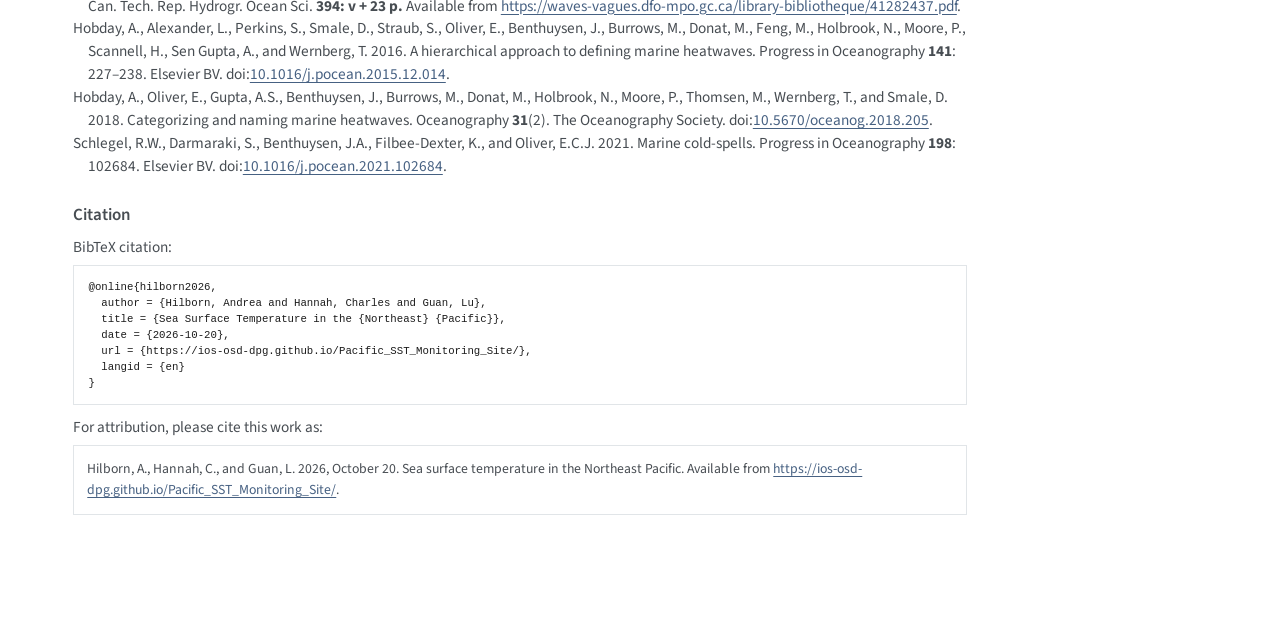
==== commit 9f043e9a: "Built site for gh-pages" ====
--- a/index.html
+++ b/index.html
@@ -9,7 +9,7 @@
 <meta name="author" content="Andrea Hilborn">
 <meta name="author" content="Charles Hannah">
 <meta name="author" content="Lu Guan">
-<meta name="dcterms.date" content="2026-10-19">
+<meta name="dcterms.date" content="2026-10-20">
 
 <title>Sea surface temperature in the Northeast Pacific – Pacific SST Monitoring</title>
 <style>
@@ -188,7 +188,7 @@
     <div>
     <div class="quarto-title-meta-heading">Published</div>
     <div class="quarto-title-meta-contents">
-      <p class="date">October 19, 2026</p>
+      <p class="date">October 20, 2026</p>
     </div>
   </div>
   
@@ -218,6 +218,13 @@
 <h3 class="anchored" data-anchor-id="how-to-use-this-page">How to use this page</h3>
 <p>This page updates weekly with maps and figures from a number of different data sources, for monitoring SSTs and MHWs in the Northeast Pacific and Canadian Exclusive Economic Zone (EEZ) off of the province of British Columbia (BC). The goal is to provide recent maps and information to monitor developing surface ocean temperature events in the NEP.</p>
 <p>A summary of the methods used here and further details can be found in <span class="citation" data-cites="Hilborn2025">Hilborn et al. (<a href="#ref-Hilborn2025" role="doc-biblioref">2025</a>)</span>. The OISST and buoy data can also now be found in the <a href="https://github.com/pbs-assess/pacea"><code>pacea</code> R package</a> <span class="citation" data-cites="Edwards2024">(<a href="#ref-Edwards2024" role="doc-biblioref">Edwards et al. 2024</a>)</span>.</p>
+<section id="whats-new" class="level4">
+<h4 class="anchored" data-anchor-id="whats-new">What’s new 📣</h4>
+<ul>
+<li>OISST extracted along <a href="https://www.dfo-mpo.gc.ca/science/data-donnees/line-p/index-eng.html">Line P</a> has been added for 2026, and late 1981 to present alongside the <a href="https://psl.noaa.gov/data/timeseries/month/DS/Nino34/">Niño 3.4 SST anomaly</a>.</li>
+<li>Maps of 1991-2020 climatological mean and standard deviation for the current week can be found below.</li>
+<li>NDBC buoy data for the Northeast Pacific have been added to the <a href="https://ios-osd-dpg.github.io/Pacific_SST_Monitoring_Site/buoys.html">buoy page</a>. You can expand sections to view temperatures and anomalies for individual buoys.</li>
+</ul>
 <div class="callout callout-style-default callout-note callout-titled">
 <div class="callout-header d-flex align-content-center">
 <div class="callout-icon-container">
@@ -231,6 +238,7 @@
 <p><strong>These figures are provisional and correctness is not guaranteed</strong>. These figures update weekly on Mondays using the most recent week of data. The climatologies, or long-term baselines used to compare satellite and buoy data to, are calculated from the <a href="https://climate.weather.gc.ca/climate_normals/">Canadian Climate Normals</a> period of <strong>1991–2020</strong>.</p>
 </div>
 </div>
+</section>
 </section>
 <section id="northeast-pacific-sst-and-sst-anomaly" class="level2">
 <h2 class="anchored" data-anchor-id="northeast-pacific-sst-and-sst-anomaly">Northeast Pacific SST and SST anomaly</h2>
@@ -255,20 +263,45 @@
 </div>
 <p><em>5-degree intervals are marked as lines on the SST plot (<strong>left</strong>). On the anomaly plots (<strong>right</strong>) the lines outline areas of SSTs above 1.29 and 2.33 standard deviations compared to normal (i.e., the upper <strong>90th</strong> and <strong>99th percentiles</strong> relative to the climatological baseline). The BC EEZ is indicated with a dashed line. Points indicate selected stations along <a href="https://www.dfo-mpo.gc.ca/science/data-donnees/line-p/index-eng.html">Line-P</a>.</em></p>
 <div class="callout callout-style-default callout-note no-icon callout-titled">
-<div class="callout-header d-flex align-content-center" data-bs-toggle="collapse" data-bs-target=".callout-2-contents" aria-controls="callout-2" aria-expanded="true" aria-label="Toggle callout">
+<div class="callout-header d-flex align-content-center collapsed" data-bs-toggle="collapse" data-bs-target=".callout-2-contents" aria-controls="callout-2" aria-expanded="false" aria-label="Toggle callout">
 <div class="callout-icon-container">
 <i class="callout-icon no-icon"></i>
 </div>
 <div class="callout-title-container flex-fill">
+<span class="screen-reader-only">Note</span>1991-2020 mean and standard deviation for the latest week of data
+</div>
+<div class="callout-btn-toggle d-inline-block border-0 py-1 ps-1 pe-0 float-end"><i class="callout-toggle"></i></div>
+</div>
+<div id="callout-2" class="callout-2-contents callout-collapse collapse">
+<div class="callout-body-container callout-body">
+<div class="quarto-layout-panel" data-layout-ncol="2">
+<div class="quarto-layout-row">
+<div class="quarto-layout-cell" style="flex-basis: 50.0%;justify-content: center;">
+<p><a href="./figures/SST_OI_7-day_climatology.png" class="lightbox" data-gallery="quarto-lightbox-gallery-4"><img src="./figures/SST_OI_7-day_climatology.png" class="img-fluid"></a></p>
+</div>
+<div class="quarto-layout-cell" style="flex-basis: 50.0%;justify-content: center;">
+<p><a href="./figures/SST_OI_7-day_stdev.png" class="lightbox" data-gallery="quarto-lightbox-gallery-5"><img src="./figures/SST_OI_7-day_stdev.png" class="img-fluid"></a></p>
+</div>
+</div>
+</div>
+</div>
+</div>
+</div>
+<div class="callout callout-style-default callout-note no-icon callout-titled">
+<div class="callout-header d-flex align-content-center" data-bs-toggle="collapse" data-bs-target=".callout-3-contents" aria-controls="callout-3" aria-expanded="true" aria-label="Toggle callout">
+<div class="callout-icon-container">
+<i class="callout-icon no-icon"></i>
+</div>
+<div class="callout-title-container flex-fill">
 <span class="screen-reader-only">Note</span>Line P daily SST anomaly: 2026
 </div>
 <div class="callout-btn-toggle d-inline-block border-0 py-1 ps-1 pe-0 float-end"><i class="callout-toggle"></i></div>
 </div>
-<div id="callout-2" class="callout-2-contents callout-collapse collapse show">
+<div id="callout-3" class="callout-3-contents callout-collapse collapse show">
 <div class="callout-body-container callout-body">
 <div class="quarto-figure quarto-figure-center">
 <figure class="figure">
-<p><a href="./figures/Line_P_2026_OISST_anomaly.png" class="lightbox" data-gallery="quarto-lightbox-gallery-4"><img src="./figures/Line_P_2026_OISST_anomaly.png" class="img-fluid quarto-figure quarto-figure-center figure-img" style="width:60.0%"></a></p>
+<p><a href="./figures/Line_P_2026_OISST_anomaly.png" class="lightbox" data-gallery="quarto-lightbox-gallery-6"><img src="./figures/Line_P_2026_OISST_anomaly.png" class="img-fluid quarto-figure quarto-figure-center figure-img" style="width:60.0%"></a></p>
 </figure>
 </div>
 <p><em>SST anomalies from Line P were extracted from the OISST dataset, with January to December proceeding from bottom to top. Line P monitoring stations are indicated with vertical lines.</em></p>
@@ -276,7 +309,7 @@
 </div>
 </div>
 <div class="callout callout-style-default callout-note no-icon callout-titled">
-<div class="callout-header d-flex align-content-center collapsed" data-bs-toggle="collapse" data-bs-target=".callout-3-contents" aria-controls="callout-3" aria-expanded="false" aria-label="Toggle callout">
+<div class="callout-header d-flex align-content-center collapsed" data-bs-toggle="collapse" data-bs-target=".callout-4-contents" aria-controls="callout-4" aria-expanded="false" aria-label="Toggle callout">
 <div class="callout-icon-container">
 <i class="callout-icon no-icon"></i>
 </div>
@@ -285,11 +318,11 @@
 </div>
 <div class="callout-btn-toggle d-inline-block border-0 py-1 ps-1 pe-0 float-end"><i class="callout-toggle"></i></div>
 </div>
-<div id="callout-3" class="callout-3-contents callout-collapse collapse">
+<div id="callout-4" class="callout-4-contents callout-collapse collapse">
 <div class="callout-body-container callout-body">
 <div class="quarto-figure quarto-figure-center">
 <figure class="figure">
-<p><a href="./figures/Line_P_OISST_anomaly_with3.4_lines.png" class="lightbox" data-gallery="quarto-lightbox-gallery-5"><img src="./figures/Line_P_OISST_anomaly_with3.4_lines.png" class="img-fluid quarto-figure quarto-figure-center figure-img" style="width:70.0%"></a></p>
+<p><a href="./figures/Line_P_OISST_anomaly_with3.4_lines.png" class="lightbox" data-gallery="quarto-lightbox-gallery-7"><img src="./figures/Line_P_OISST_anomaly_with3.4_lines.png" class="img-fluid quarto-figure quarto-figure-center figure-img" style="width:70.0%"></a></p>
 </figure>
 </div>
 <p><em>SST anomalies from Line P were extracted from the OISST dataset, with 1985 to present proceeding from bottom to top. Line P monitoring stations are indicated with vertical lines. The right panel shows the <a href="https://psl.noaa.gov/data/timeseries/month/DS/Nino34/">Niño 3.4 index</a>, with SST anomaly on the x axis.</em></p>
@@ -314,7 +347,7 @@
 </div>
 </div>
 <div class="callout callout-style-default callout-note no-icon callout-titled">
-<div class="callout-header d-flex align-content-center collapsed" data-bs-toggle="collapse" data-bs-target=".callout-4-contents" aria-controls="callout-4" aria-expanded="false" aria-label="Toggle callout">
+<div class="callout-header d-flex align-content-center collapsed" data-bs-toggle="collapse" data-bs-target=".callout-5-contents" aria-controls="callout-5" aria-expanded="false" aria-label="Toggle callout">
 <div class="callout-icon-container">
 <i class="callout-icon no-icon"></i>
 </div>
@@ -323,11 +356,11 @@
 </div>
 <div class="callout-btn-toggle d-inline-block border-0 py-1 ps-1 pe-0 float-end"><i class="callout-toggle"></i></div>
 </div>
-<div id="callout-4" class="callout-4-contents callout-collapse collapse">
+<div id="callout-5" class="callout-5-contents callout-collapse collapse">
 <div class="callout-body-container callout-body">
 <div class="quarto-figure quarto-figure-center">
 <figure class="figure">
-<p><a href="./figures/BC_MHW_OIRegions.png" class="lightbox" data-gallery="quarto-lightbox-gallery-6"><img src="./figures/BC_MHW_OIRegions.png" class="img-fluid quarto-figure quarto-figure-center figure-img" style="width:40.0%"></a></p>
+<p><a href="./figures/BC_MHW_OIRegions.png" class="lightbox" data-gallery="quarto-lightbox-gallery-8"><img src="./figures/BC_MHW_OIRegions.png" class="img-fluid quarto-figure quarto-figure-center figure-img" style="width:40.0%"></a></p>
 </figure>
 </div>
 </div>
@@ -339,7 +372,7 @@
 <section id="how-does-sst-in-the-northeast-pacific-compare-between-years" class="level2">
 <h2 class="anchored" data-anchor-id="how-does-sst-in-the-northeast-pacific-compare-between-years">How does SST in the Northeast Pacific compare between years?</h2>
 <p>The average SST and SST anomaly of the NEP is shown below, beginning in 1981. A few years have been selected for further emphasis. 2014 and 2015, years of “the Blob”, are shown in <span style="color:magenta;">pink</span> and <span style="color:purple;">purple</span>. 2019, another anomalously warm year occurring during an El Nino, is shown in <span style="color:cyan;">cyan</span>. The most recent three years, which have also been some of the warmest on record, are shown as <span style="color:orange;">orange</span> (2023), <span style="color:brown;">brown</span> (2024), and <span style="color:red;">red</span> (2025). 2026 progress is shown in <span style="color:black;"><strong>black</strong></span>.</p>
-<p><a href="./figures/NEP_progress.png" class="lightbox" data-gallery="quarto-lightbox-gallery-7"><img src="./figures/NEP_progress.png" class="img-fluid" style="width:80.0%"></a></p>
+<p><a href="./figures/NEP_progress.png" class="lightbox" data-gallery="quarto-lightbox-gallery-9"><img src="./figures/NEP_progress.png" class="img-fluid" style="width:80.0%"></a></p>
 <section id="rankings-of-10-warmest-years-since-1981" class="level3">
 <h3 class="anchored" data-anchor-id="rankings-of-10-warmest-years-since-1981">Rankings of 10 warmest years since 1981</h3>
 <div class="column" style="width:45%;">
@@ -350,7 +383,7 @@
 
 </div>
 <div class="column" style="width:50%;">
-<p><a href="figures/Ranked_SST_years.png" class="lightbox" data-gallery="quarto-lightbox-gallery-8"><img src="figures/Ranked_SST_years.png" class="img-fluid"></a></p>
+<p><a href="figures/Ranked_SST_years.png" class="lightbox" data-gallery="quarto-lightbox-gallery-10"><img src="figures/Ranked_SST_years.png" class="img-fluid"></a></p>
 </div>
 <div class="tabset-margin-container"></div><div class="panel-tabset">
 <ul class="nav nav-tabs" role="tablist"><li class="nav-item" role="presentation"><a class="nav-link active" id="tabset-1-1-tab" data-bs-toggle="tab" data-bs-target="#tabset-1-1" role="tab" aria-controls="tabset-1-1" aria-selected="true" href="">Mean monthly SST</a></li><li class="nav-item" role="presentation"><a class="nav-link" id="tabset-1-2-tab" data-bs-toggle="tab" data-bs-target="#tabset-1-2" role="tab" aria-controls="tabset-1-2" aria-selected="false" href="">Mean monthly SST anomaly</a></li></ul>
@@ -370,7 +403,7 @@
 <p><em>The points indicate the mean SST anomaly by year, with 2026 indicated in <span style="color:orange;">orange</span>.</em></p>
 <div class="quarto-figure quarto-figure-center">
 <figure class="figure">
-<p><a href="./figures/NEP_annual_mean_anomaly_trend.png" class="lightbox" data-gallery="quarto-lightbox-gallery-9"><img src="./figures/NEP_annual_mean_anomaly_trend.png" class="img-fluid quarto-figure quarto-figure-center figure-img"></a></p>
+<p><a href="./figures/NEP_annual_mean_anomaly_trend.png" class="lightbox" data-gallery="quarto-lightbox-gallery-11"><img src="./figures/NEP_annual_mean_anomaly_trend.png" class="img-fluid quarto-figure quarto-figure-center figure-img"></a></p>
 </figure>
 </div>
 <!-- ## Other data sources and links of interest -->
@@ -425,12 +458,12 @@
 </div></section><section class="quarto-appendix-contents" id="quarto-citation"><h2 class="anchored quarto-appendix-heading">Citation</h2><div><div class="quarto-appendix-secondary-label">BibTeX citation:</div><pre class="sourceCode code-with-copy quarto-appendix-bibtex"><code class="sourceCode bibtex">@online{hilborn2026,
   author = {Hilborn, Andrea and Hannah, Charles and Guan, Lu},
   title = {Sea Surface Temperature in the {Northeast} {Pacific}},
-  date = {2026-10-19},
+  date = {2026-10-20},
   url = {https://ios-osd-dpg.github.io/Pacific_SST_Monitoring_Site/},
   langid = {en}
 }
 </code><button title="Copy to Clipboard" class="code-copy-button"><i class="bi"></i></button></pre><div class="quarto-appendix-secondary-label">For attribution, please cite this work as:</div><div id="ref-hilborn2026" class="csl-entry quarto-appendix-citeas" role="listitem">
-Hilborn, A., Hannah, C., and Guan, L. 2026, October 19. Sea surface
+Hilborn, A., Hannah, C., and Guan, L. 2026, October 20. Sea surface
 temperature in the Northeast Pacific. Available from <a href="https://ios-osd-dpg.github.io/Pacific_SST_Monitoring_Site/">https://ios-osd-dpg.github.io/Pacific_SST_Monitoring_Site/</a>.
 </div></div></section></div></main> <!-- /main -->
 <script id="quarto-html-after-body" type="application/javascript">
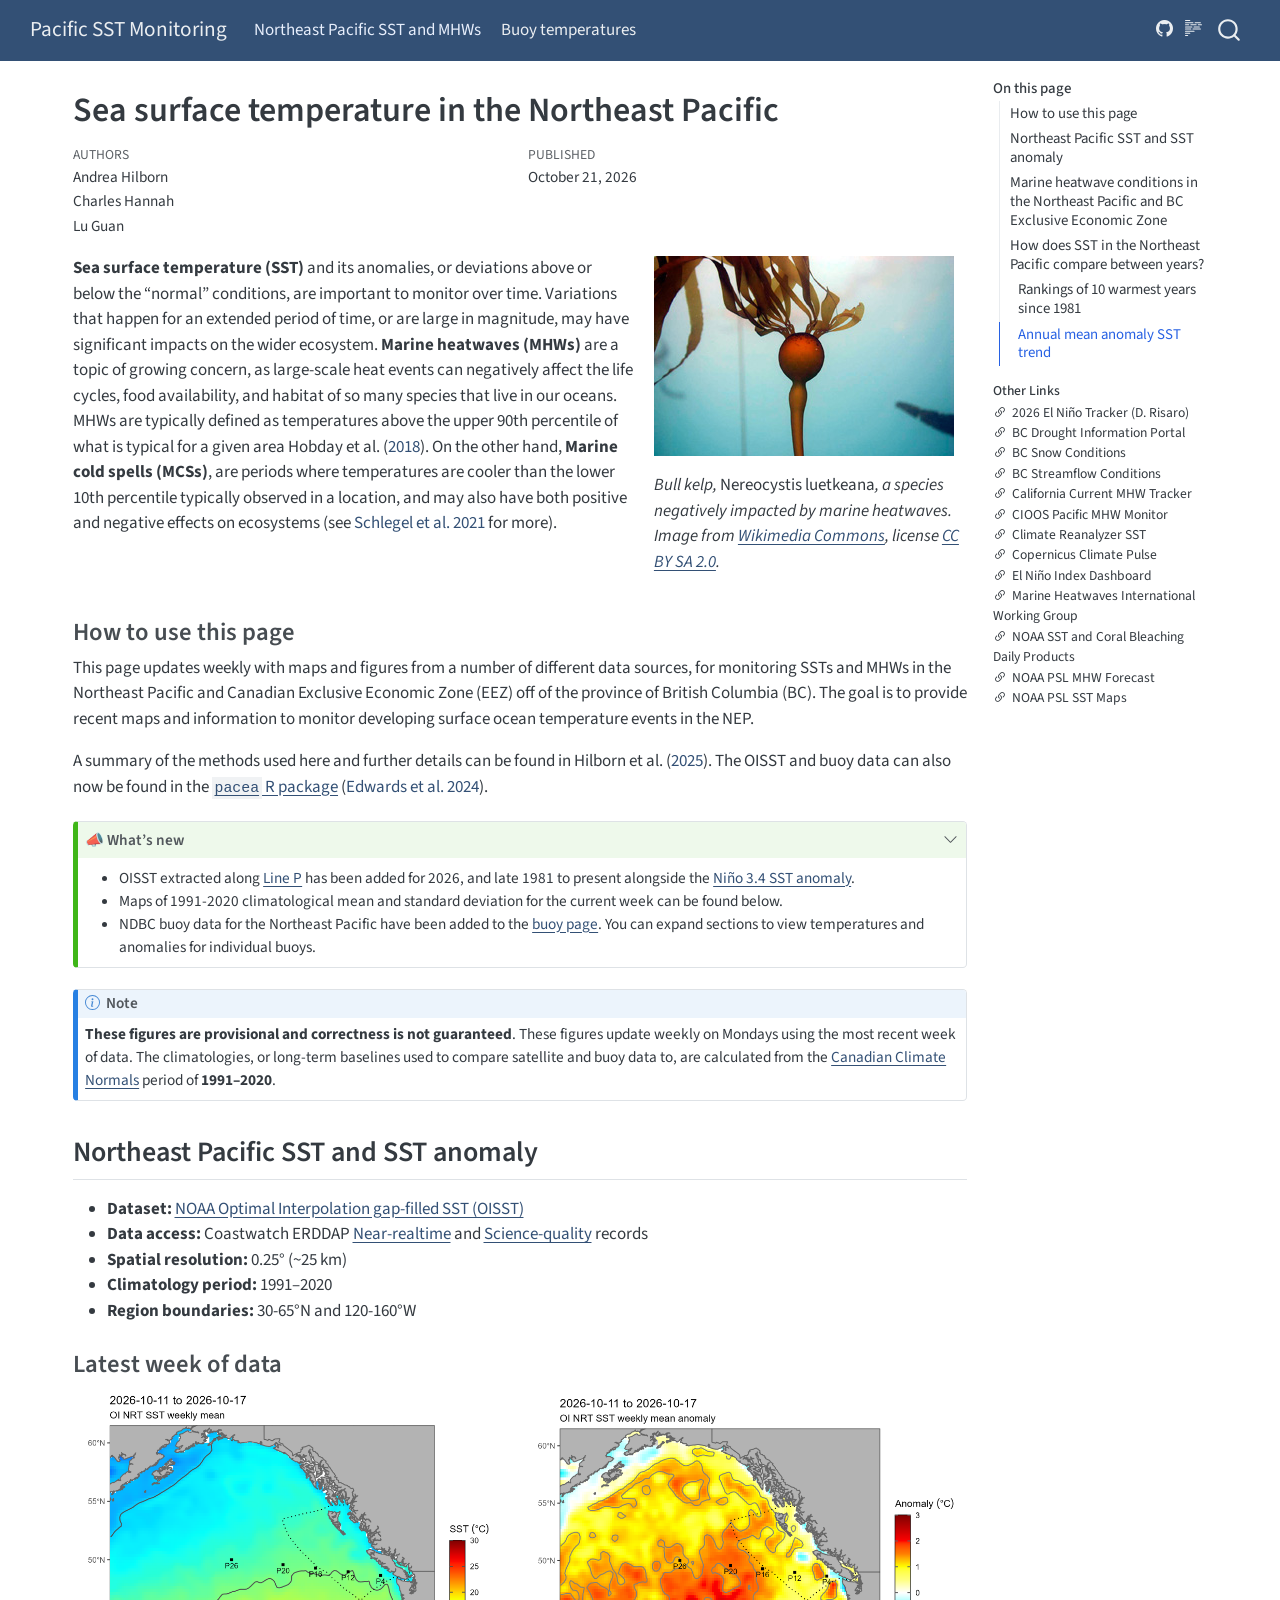
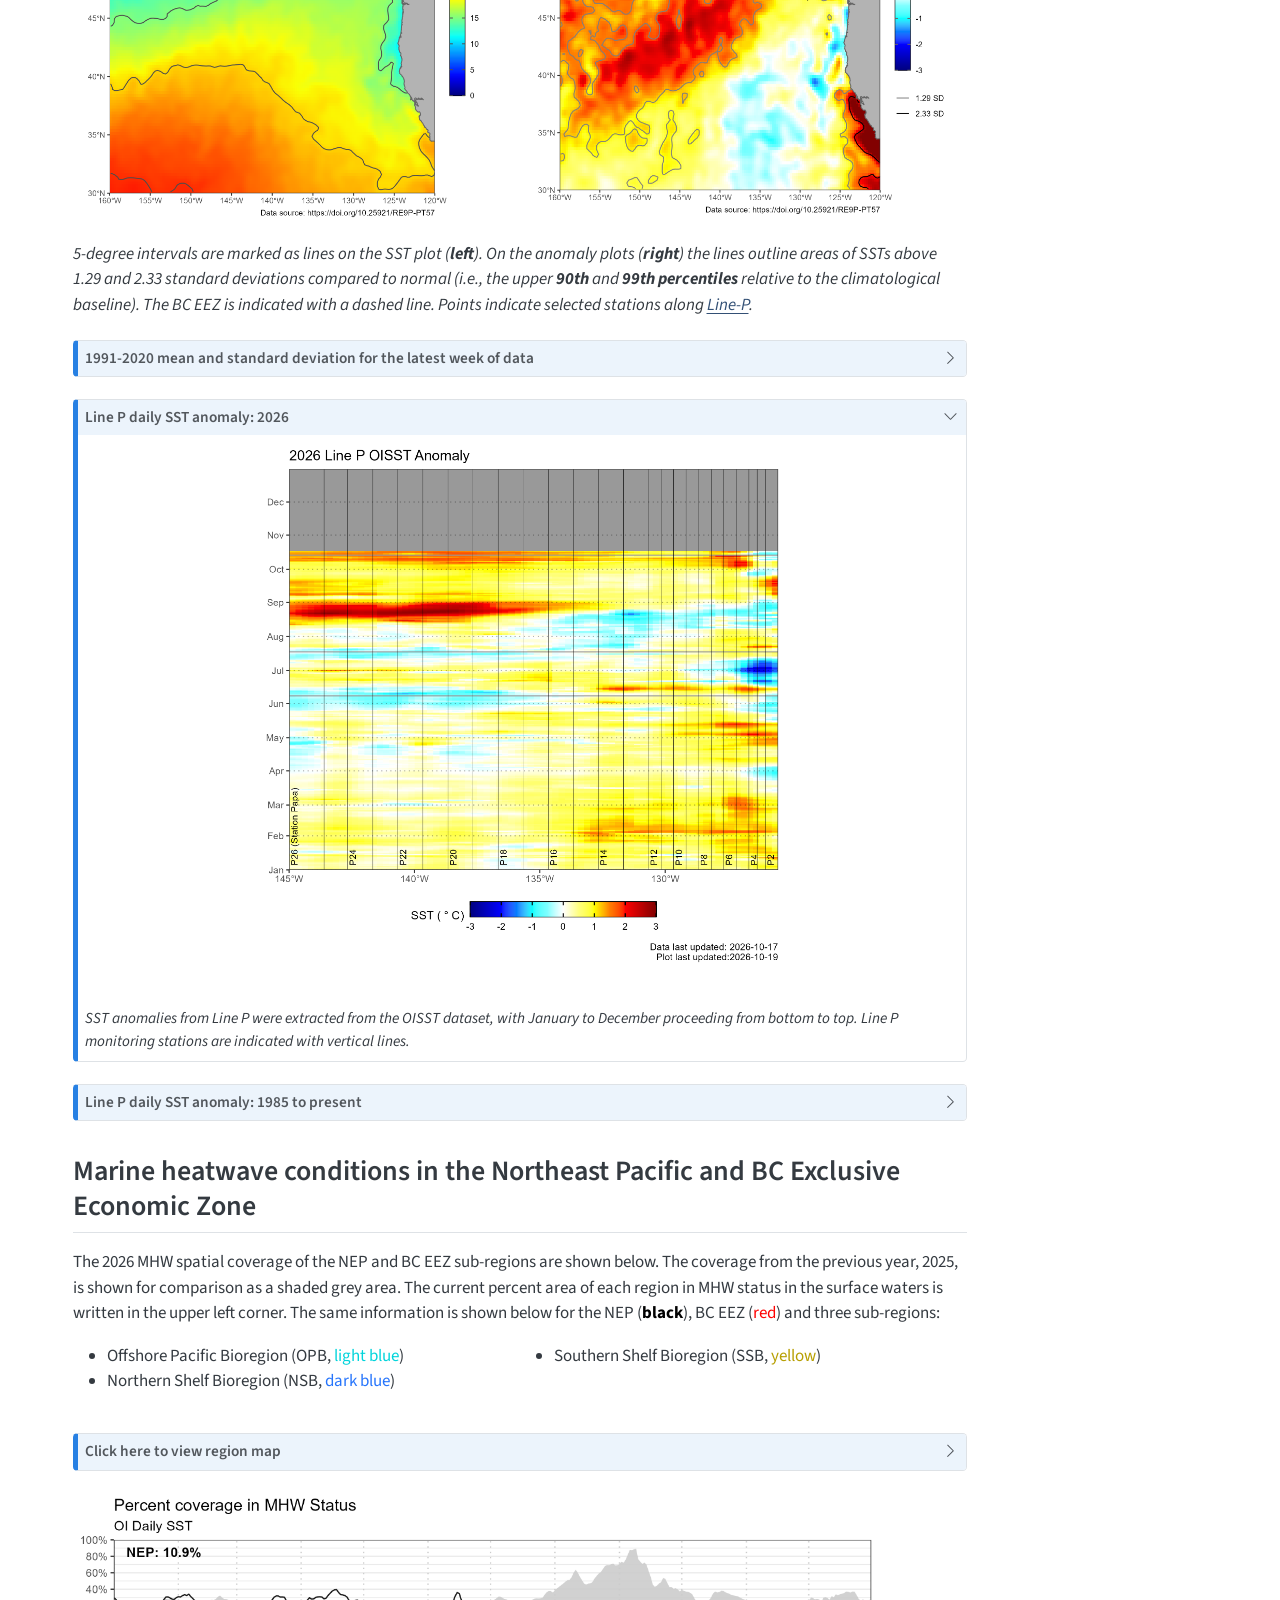
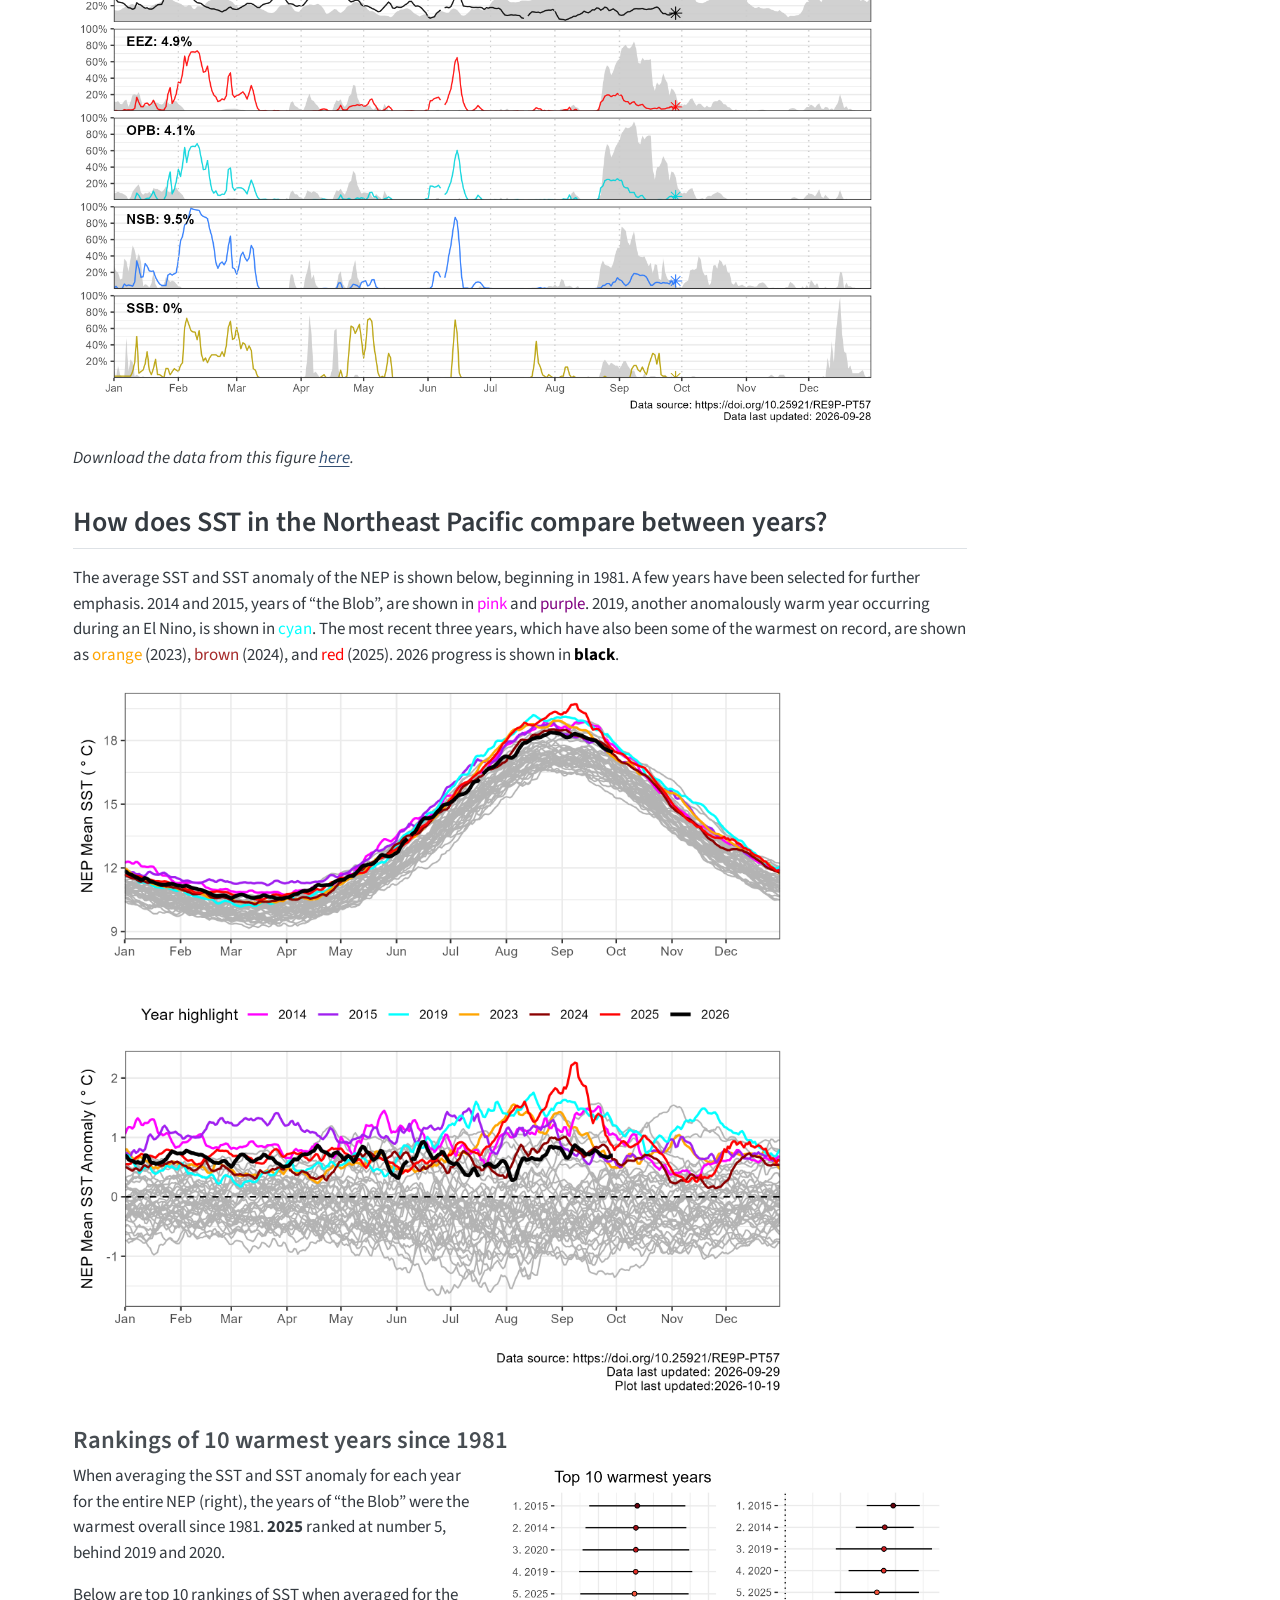
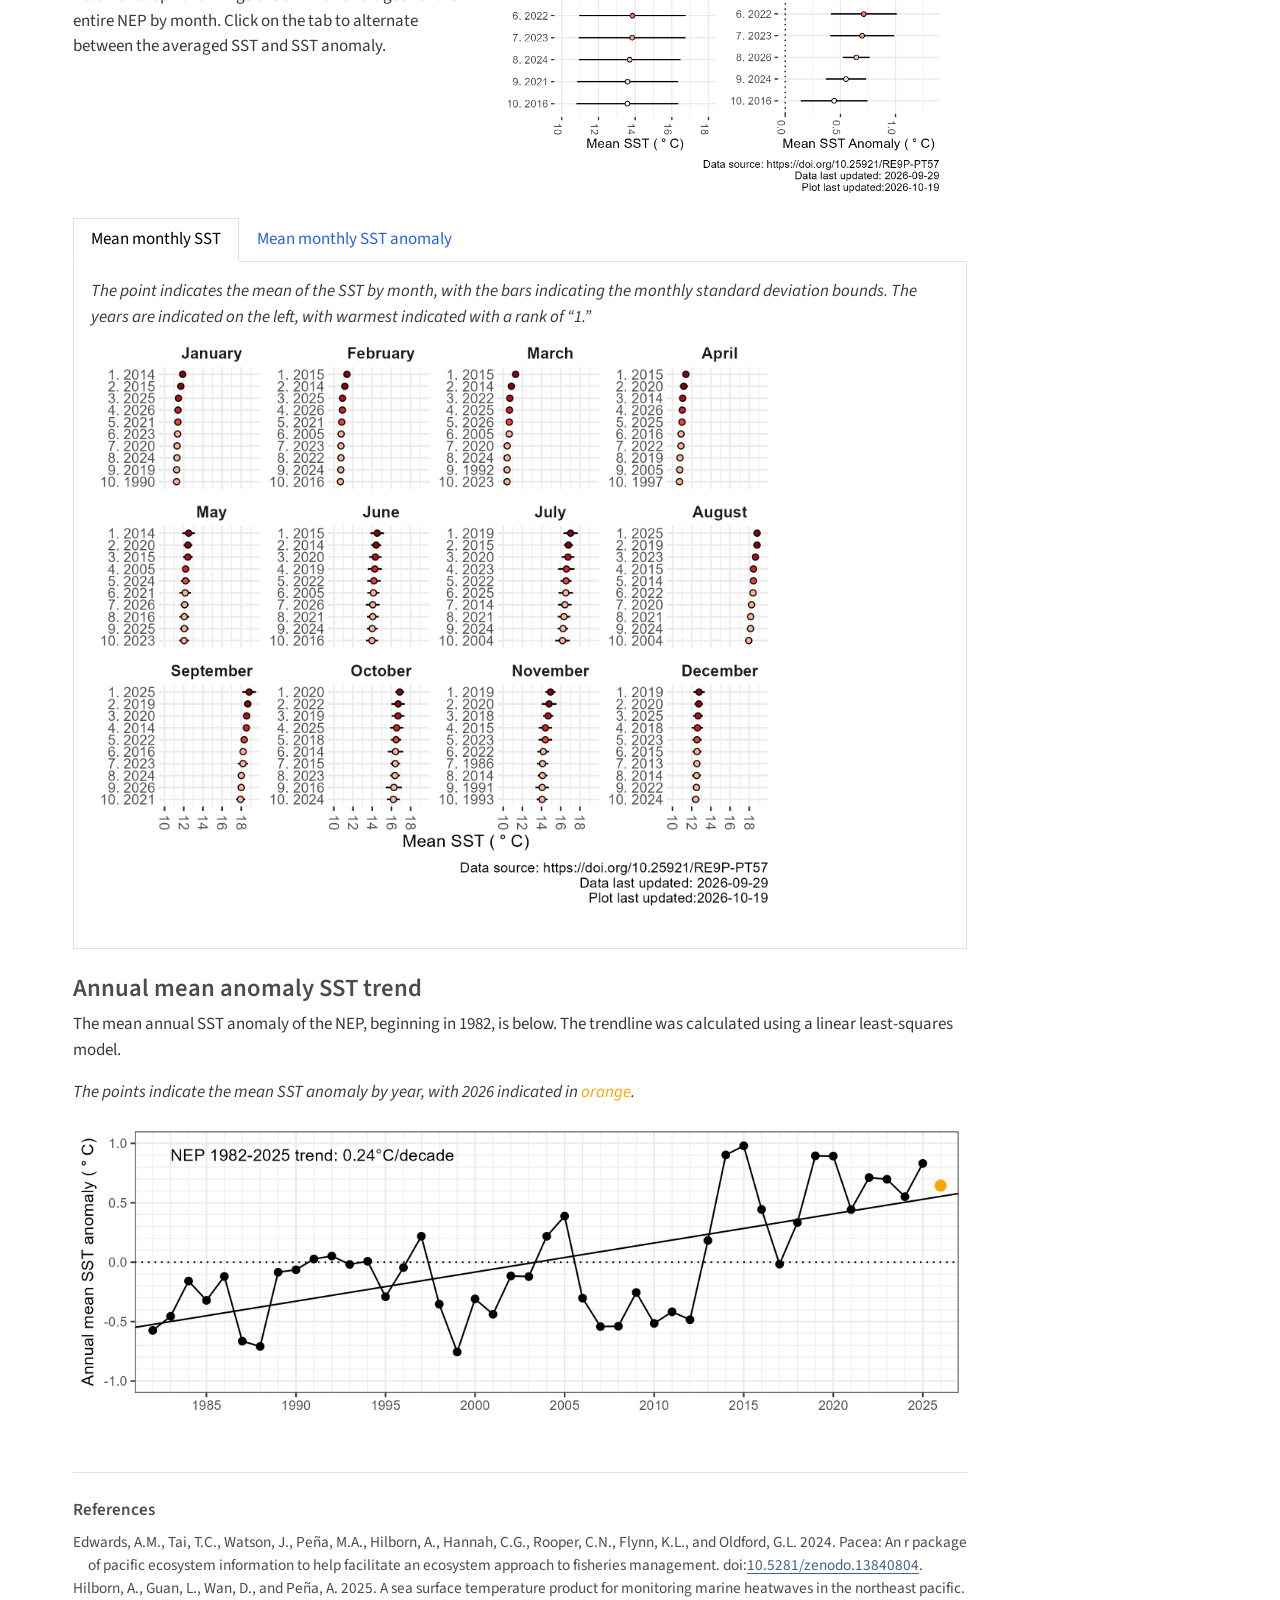
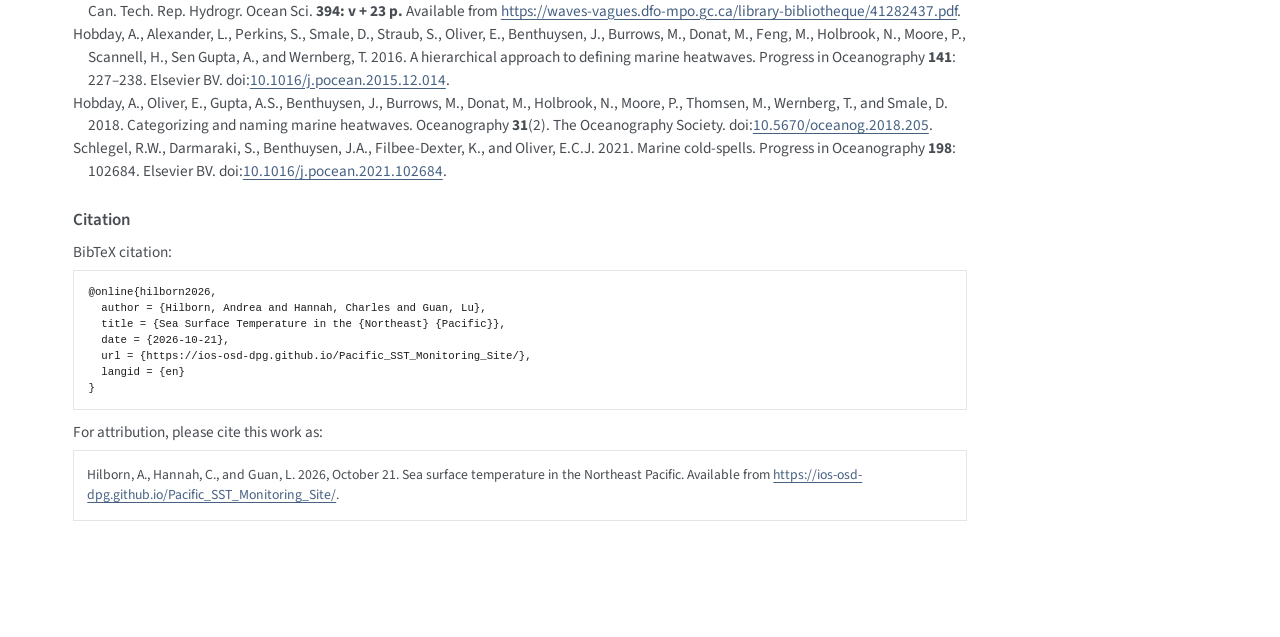
==== commit 832ac906: "Built site for gh-pages" ====
--- a/index.html
+++ b/index.html
@@ -9,7 +9,7 @@
 <meta name="author" content="Andrea Hilborn">
 <meta name="author" content="Charles Hannah">
 <meta name="author" content="Lu Guan">
-<meta name="dcterms.date" content="2026-10-20">
+<meta name="dcterms.date" content="2026-10-21">
 
 <title>Sea surface temperature in the Northeast Pacific – Pacific SST Monitoring</title>
 <style>
@@ -188,7 +188,7 @@
     <div>
     <div class="quarto-title-meta-heading">Published</div>
     <div class="quarto-title-meta-contents">
-      <p class="date">October 20, 2026</p>
+      <p class="date">October 21, 2026</p>
     </div>
   </div>
   
@@ -218,13 +218,26 @@
 <h3 class="anchored" data-anchor-id="how-to-use-this-page">How to use this page</h3>
 <p>This page updates weekly with maps and figures from a number of different data sources, for monitoring SSTs and MHWs in the Northeast Pacific and Canadian Exclusive Economic Zone (EEZ) off of the province of British Columbia (BC). The goal is to provide recent maps and information to monitor developing surface ocean temperature events in the NEP.</p>
 <p>A summary of the methods used here and further details can be found in <span class="citation" data-cites="Hilborn2025">Hilborn et al. (<a href="#ref-Hilborn2025" role="doc-biblioref">2025</a>)</span>. The OISST and buoy data can also now be found in the <a href="https://github.com/pbs-assess/pacea"><code>pacea</code> R package</a> <span class="citation" data-cites="Edwards2024">(<a href="#ref-Edwards2024" role="doc-biblioref">Edwards et al. 2024</a>)</span>.</p>
-<section id="whats-new" class="level4">
-<h4 class="anchored" data-anchor-id="whats-new">What’s new 📣</h4>
+<div class="callout callout-style-default callout-tip no-icon callout-titled">
+<div class="callout-header d-flex align-content-center" data-bs-toggle="collapse" data-bs-target=".callout-1-contents" aria-controls="callout-1" aria-expanded="true" aria-label="Toggle callout">
+<div class="callout-icon-container">
+<i class="callout-icon no-icon"></i>
+</div>
+<div class="callout-title-container flex-fill">
+<span class="screen-reader-only">Tip</span>📣 What’s new
+</div>
+<div class="callout-btn-toggle d-inline-block border-0 py-1 ps-1 pe-0 float-end"><i class="callout-toggle"></i></div>
+</div>
+<div id="callout-1" class="callout-1-contents callout-collapse collapse show">
+<div class="callout-body-container callout-body">
 <ul>
 <li>OISST extracted along <a href="https://www.dfo-mpo.gc.ca/science/data-donnees/line-p/index-eng.html">Line P</a> has been added for 2026, and late 1981 to present alongside the <a href="https://psl.noaa.gov/data/timeseries/month/DS/Nino34/">Niño 3.4 SST anomaly</a>.</li>
 <li>Maps of 1991-2020 climatological mean and standard deviation for the current week can be found below.</li>
 <li>NDBC buoy data for the Northeast Pacific have been added to the <a href="https://ios-osd-dpg.github.io/Pacific_SST_Monitoring_Site/buoys.html">buoy page</a>. You can expand sections to view temperatures and anomalies for individual buoys.</li>
 </ul>
+</div>
+</div>
+</div>
 <div class="callout callout-style-default callout-note callout-titled">
 <div class="callout-header d-flex align-content-center">
 <div class="callout-icon-container">
@@ -238,7 +251,6 @@
 <p><strong>These figures are provisional and correctness is not guaranteed</strong>. These figures update weekly on Mondays using the most recent week of data. The climatologies, or long-term baselines used to compare satellite and buoy data to, are calculated from the <a href="https://climate.weather.gc.ca/climate_normals/">Canadian Climate Normals</a> period of <strong>1991–2020</strong>.</p>
 </div>
 </div>
-</section>
 </section>
 <section id="northeast-pacific-sst-and-sst-anomaly" class="level2">
 <h2 class="anchored" data-anchor-id="northeast-pacific-sst-and-sst-anomaly">Northeast Pacific SST and SST anomaly</h2>
@@ -263,7 +275,7 @@
 </div>
 <p><em>5-degree intervals are marked as lines on the SST plot (<strong>left</strong>). On the anomaly plots (<strong>right</strong>) the lines outline areas of SSTs above 1.29 and 2.33 standard deviations compared to normal (i.e., the upper <strong>90th</strong> and <strong>99th percentiles</strong> relative to the climatological baseline). The BC EEZ is indicated with a dashed line. Points indicate selected stations along <a href="https://www.dfo-mpo.gc.ca/science/data-donnees/line-p/index-eng.html">Line-P</a>.</em></p>
 <div class="callout callout-style-default callout-note no-icon callout-titled">
-<div class="callout-header d-flex align-content-center collapsed" data-bs-toggle="collapse" data-bs-target=".callout-2-contents" aria-controls="callout-2" aria-expanded="false" aria-label="Toggle callout">
+<div class="callout-header d-flex align-content-center collapsed" data-bs-toggle="collapse" data-bs-target=".callout-3-contents" aria-controls="callout-3" aria-expanded="false" aria-label="Toggle callout">
 <div class="callout-icon-container">
 <i class="callout-icon no-icon"></i>
 </div>
@@ -272,7 +284,7 @@
 </div>
 <div class="callout-btn-toggle d-inline-block border-0 py-1 ps-1 pe-0 float-end"><i class="callout-toggle"></i></div>
 </div>
-<div id="callout-2" class="callout-2-contents callout-collapse collapse">
+<div id="callout-3" class="callout-3-contents callout-collapse collapse">
 <div class="callout-body-container callout-body">
 <div class="quarto-layout-panel" data-layout-ncol="2">
 <div class="quarto-layout-row">
@@ -288,7 +300,7 @@
 </div>
 </div>
 <div class="callout callout-style-default callout-note no-icon callout-titled">
-<div class="callout-header d-flex align-content-center" data-bs-toggle="collapse" data-bs-target=".callout-3-contents" aria-controls="callout-3" aria-expanded="true" aria-label="Toggle callout">
+<div class="callout-header d-flex align-content-center" data-bs-toggle="collapse" data-bs-target=".callout-4-contents" aria-controls="callout-4" aria-expanded="true" aria-label="Toggle callout">
 <div class="callout-icon-container">
 <i class="callout-icon no-icon"></i>
 </div>
@@ -297,7 +309,7 @@
 </div>
 <div class="callout-btn-toggle d-inline-block border-0 py-1 ps-1 pe-0 float-end"><i class="callout-toggle"></i></div>
 </div>
-<div id="callout-3" class="callout-3-contents callout-collapse collapse show">
+<div id="callout-4" class="callout-4-contents callout-collapse collapse show">
 <div class="callout-body-container callout-body">
 <div class="quarto-figure quarto-figure-center">
 <figure class="figure">
@@ -309,7 +321,7 @@
 </div>
 </div>
 <div class="callout callout-style-default callout-note no-icon callout-titled">
-<div class="callout-header d-flex align-content-center collapsed" data-bs-toggle="collapse" data-bs-target=".callout-4-contents" aria-controls="callout-4" aria-expanded="false" aria-label="Toggle callout">
+<div class="callout-header d-flex align-content-center collapsed" data-bs-toggle="collapse" data-bs-target=".callout-5-contents" aria-controls="callout-5" aria-expanded="false" aria-label="Toggle callout">
 <div class="callout-icon-container">
 <i class="callout-icon no-icon"></i>
 </div>
@@ -318,7 +330,7 @@
 </div>
 <div class="callout-btn-toggle d-inline-block border-0 py-1 ps-1 pe-0 float-end"><i class="callout-toggle"></i></div>
 </div>
-<div id="callout-4" class="callout-4-contents callout-collapse collapse">
+<div id="callout-5" class="callout-5-contents callout-collapse collapse">
 <div class="callout-body-container callout-body">
 <div class="quarto-figure quarto-figure-center">
 <figure class="figure">
@@ -347,7 +359,7 @@
 </div>
 </div>
 <div class="callout callout-style-default callout-note no-icon callout-titled">
-<div class="callout-header d-flex align-content-center collapsed" data-bs-toggle="collapse" data-bs-target=".callout-5-contents" aria-controls="callout-5" aria-expanded="false" aria-label="Toggle callout">
+<div class="callout-header d-flex align-content-center collapsed" data-bs-toggle="collapse" data-bs-target=".callout-6-contents" aria-controls="callout-6" aria-expanded="false" aria-label="Toggle callout">
 <div class="callout-icon-container">
 <i class="callout-icon no-icon"></i>
 </div>
@@ -356,7 +368,7 @@
 </div>
 <div class="callout-btn-toggle d-inline-block border-0 py-1 ps-1 pe-0 float-end"><i class="callout-toggle"></i></div>
 </div>
-<div id="callout-5" class="callout-5-contents callout-collapse collapse">
+<div id="callout-6" class="callout-6-contents callout-collapse collapse">
 <div class="callout-body-container callout-body">
 <div class="quarto-figure quarto-figure-center">
 <figure class="figure">
@@ -458,12 +470,12 @@
 </div></section><section class="quarto-appendix-contents" id="quarto-citation"><h2 class="anchored quarto-appendix-heading">Citation</h2><div><div class="quarto-appendix-secondary-label">BibTeX citation:</div><pre class="sourceCode code-with-copy quarto-appendix-bibtex"><code class="sourceCode bibtex">@online{hilborn2026,
   author = {Hilborn, Andrea and Hannah, Charles and Guan, Lu},
   title = {Sea Surface Temperature in the {Northeast} {Pacific}},
-  date = {2026-10-20},
+  date = {2026-10-21},
   url = {https://ios-osd-dpg.github.io/Pacific_SST_Monitoring_Site/},
   langid = {en}
 }
 </code><button title="Copy to Clipboard" class="code-copy-button"><i class="bi"></i></button></pre><div class="quarto-appendix-secondary-label">For attribution, please cite this work as:</div><div id="ref-hilborn2026" class="csl-entry quarto-appendix-citeas" role="listitem">
-Hilborn, A., Hannah, C., and Guan, L. 2026, October 20. Sea surface
+Hilborn, A., Hannah, C., and Guan, L. 2026, October 21. Sea surface
 temperature in the Northeast Pacific. Available from <a href="https://ios-osd-dpg.github.io/Pacific_SST_Monitoring_Site/">https://ios-osd-dpg.github.io/Pacific_SST_Monitoring_Site/</a>.
 </div></div></section></div></main> <!-- /main -->
 <script id="quarto-html-after-body" type="application/javascript">
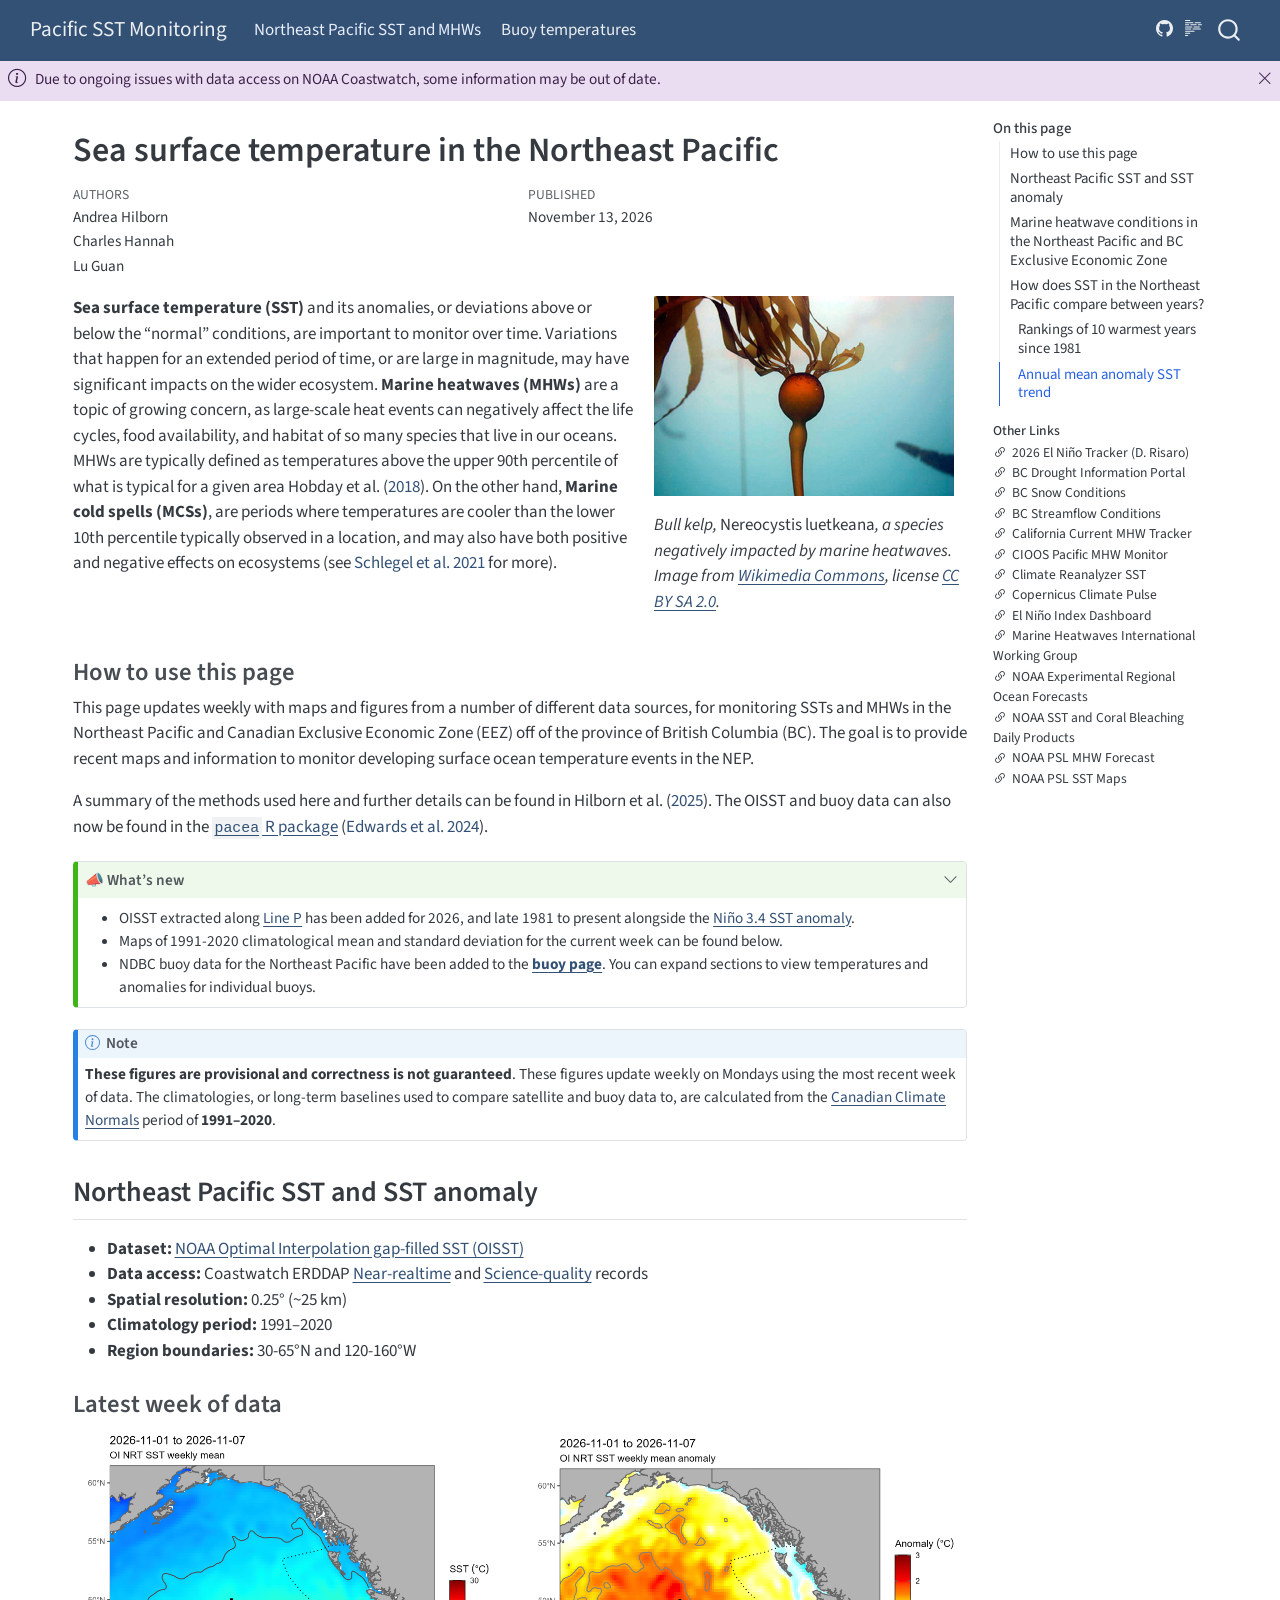
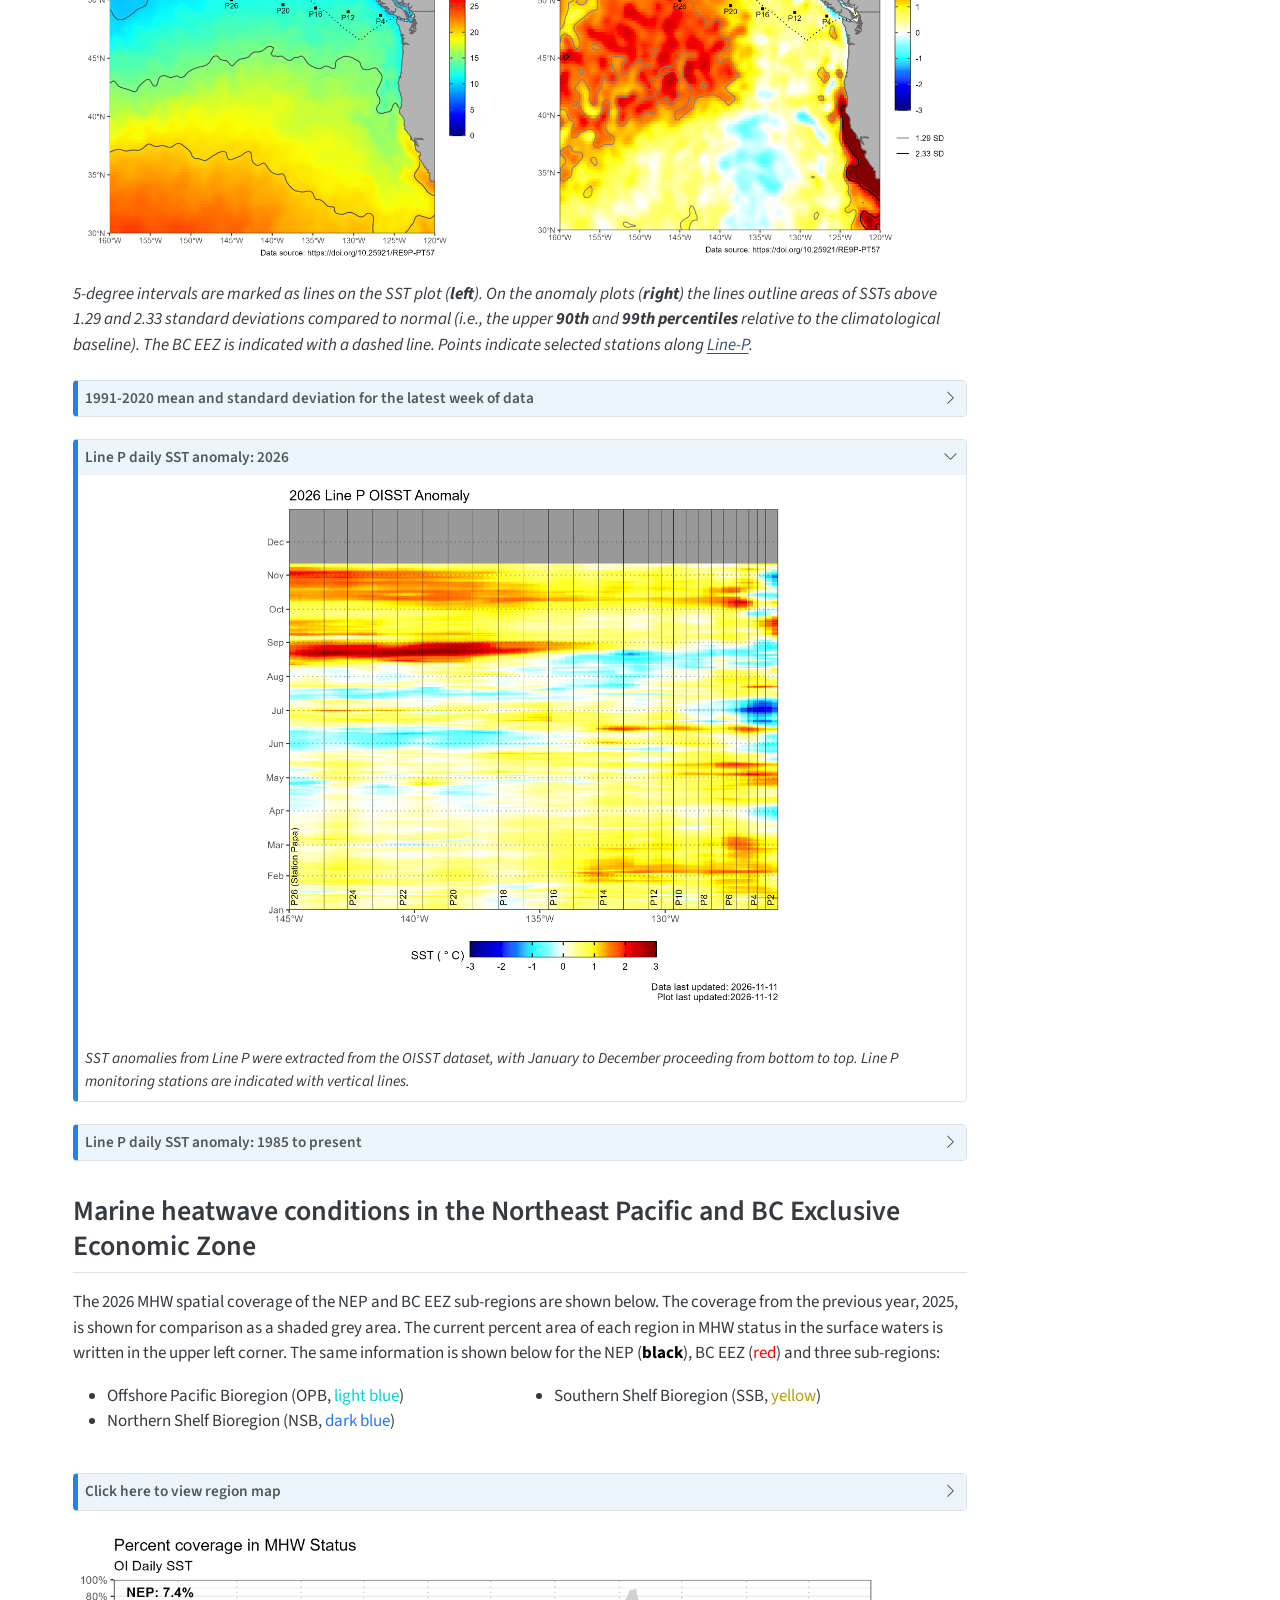
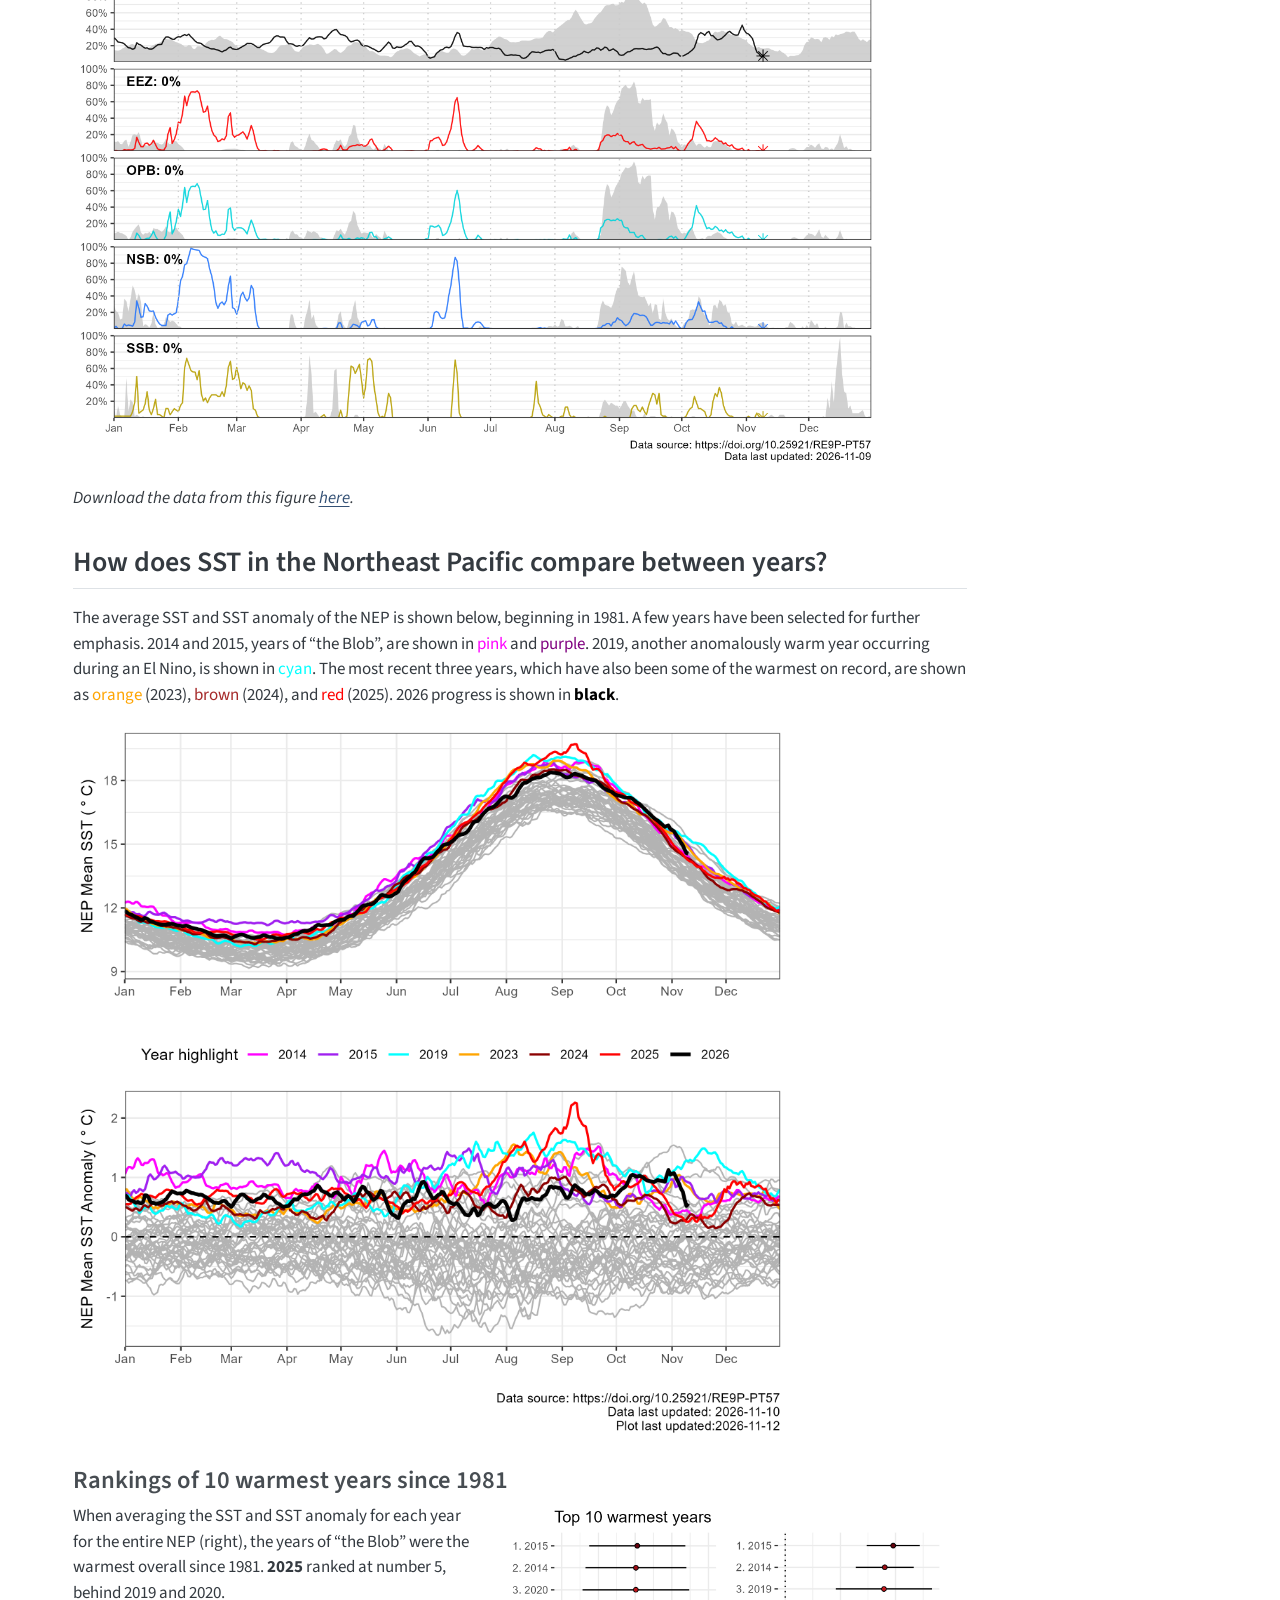
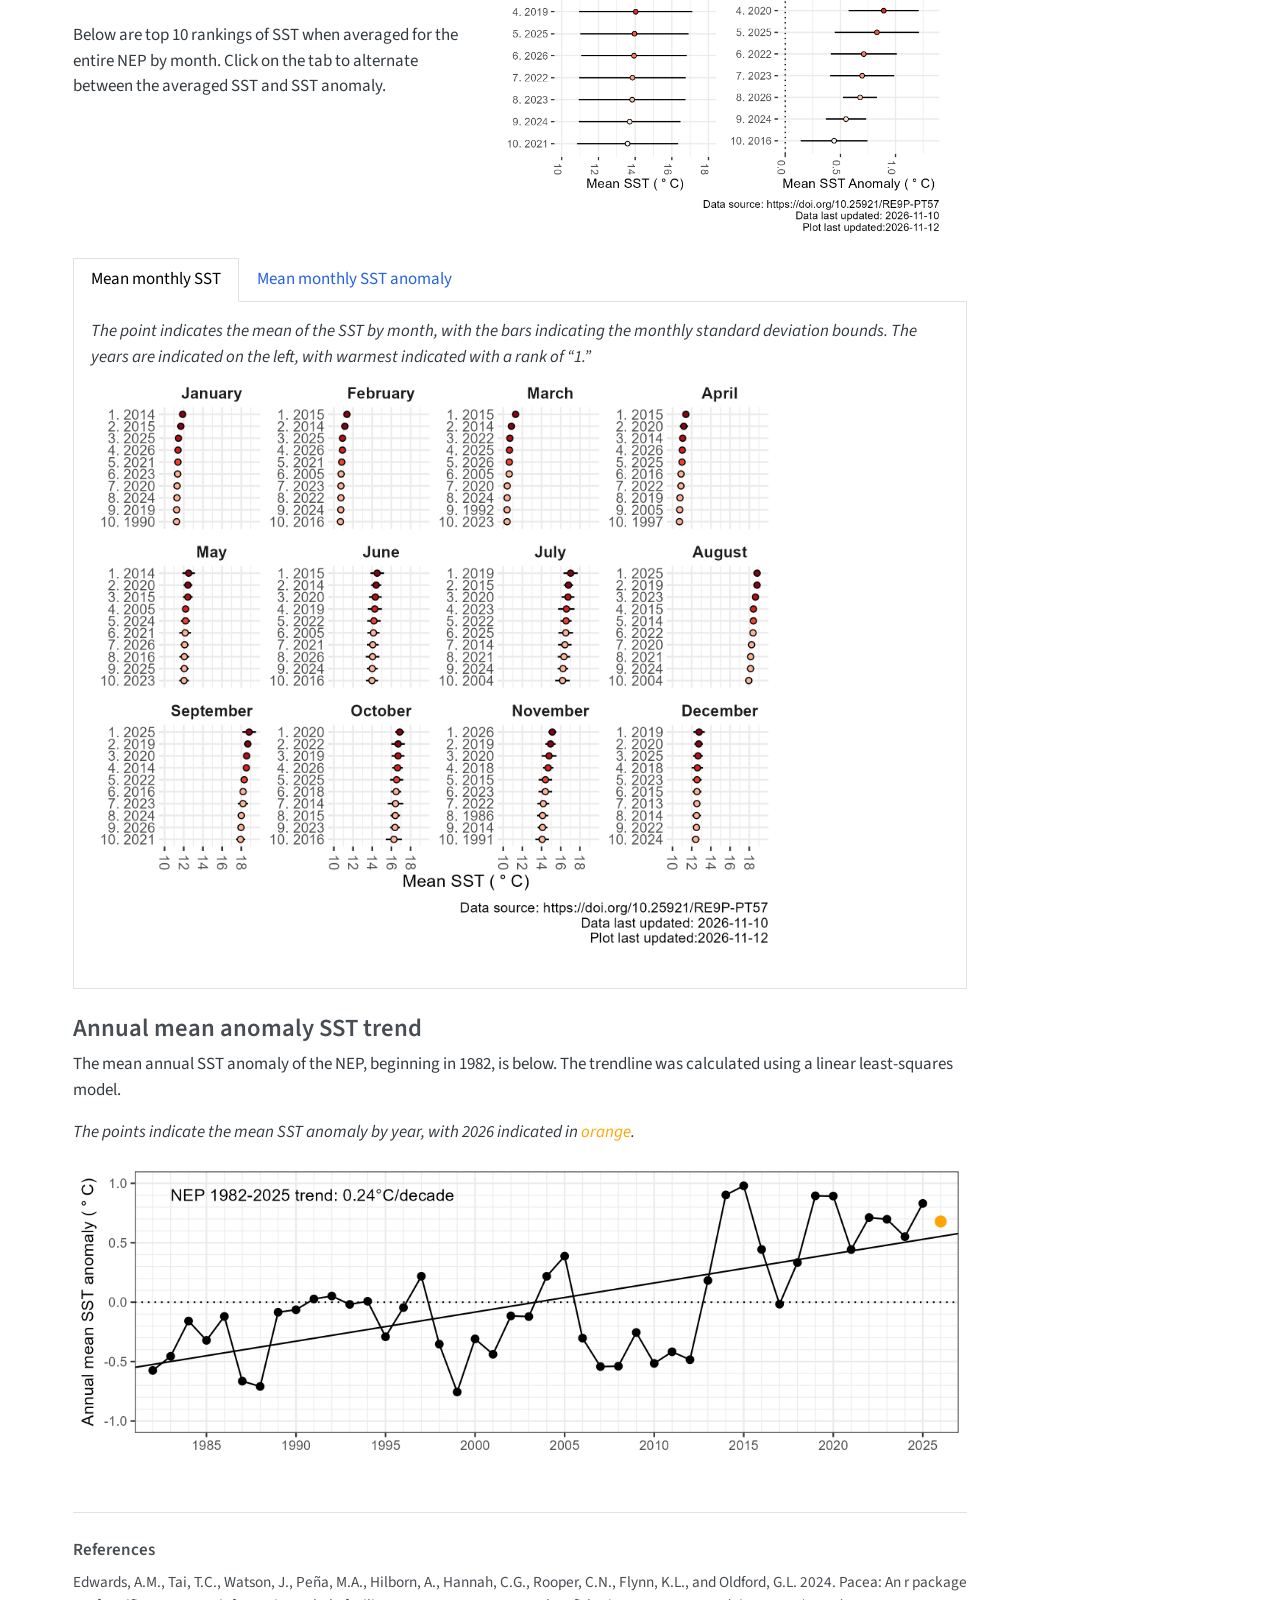
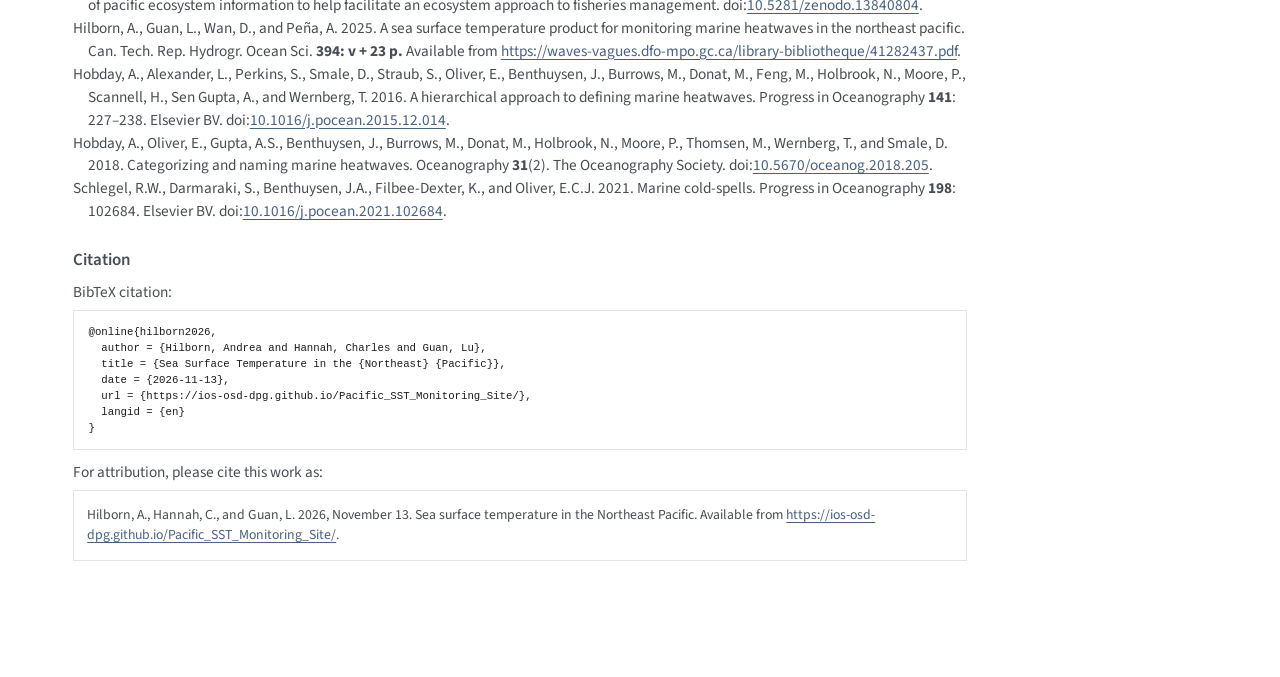
==== commit 23965dc7: "Built site for gh-pages" ====
--- a/index.html
+++ b/index.html
@@ -9,7 +9,7 @@
 <meta name="author" content="Andrea Hilborn">
 <meta name="author" content="Charles Hannah">
 <meta name="author" content="Lu Guan">
-<meta name="dcterms.date" content="2026-10-21">
+<meta name="dcterms.date" content="2026-11-13">
 
 <title>Sea surface temperature in the Northeast Pacific – Pacific SST Monitoring</title>
 <style>
@@ -140,6 +140,9 @@
 </div>
       </div> <!-- /container-fluid -->
     </nav>
+  <div id="quarto-announcement" data-announcement-id="6459e58ac46ac3231cb5138183c5a80b" class="alert alert-info hidden"><i class="bi bi-info-circle quarto-announcement-icon"></i><div class="quarto-announcement-content">
+<p>Due to ongoing issues with data access on NOAA Coastwatch, some information may be out of date.</p>
+</div><i class="bi bi-x-lg quarto-announcement-action"></i></div>
 </header>
 <!-- content -->
 <div id="quarto-content" class="quarto-container page-columns page-rows-contents page-layout-full page-navbar">
@@ -162,7 +165,7 @@
   <li><a href="#annual-mean-anomaly-sst-trend" id="toc-annual-mean-anomaly-sst-trend" class="nav-link" data-scroll-target="#annual-mean-anomaly-sst-trend">Annual mean anomaly SST trend</a></li>
   </ul></li>
   </ul>
-<div class="quarto-other-links"><h2>Other Links</h2><ul><li><a href="https://danielarisaro.ar/portfolio/enso-tracker/"><i class="bi bi-link-45deg"></i>2026 El Niño Tracker (D. Risaro)</a></li><li><a href="https://droughtportal.gov.bc.ca/"><i class="bi bi-link-45deg"></i>BC Drought Information Portal</a></li><li><a href="https://www2.gov.bc.ca/gov/content/environment/air-land-water/water/drought-flooding-dikes-dams/river-forecast-centre/snow-survey-water-supply-bulletin/snow-conditions-commentary"><i class="bi bi-link-45deg"></i>BC Snow Conditions</a></li><li><a href="https://bcrfc.env.gov.bc.ca/lowflow/map_7dayflow.html"><i class="bi bi-link-45deg"></i>BC Streamflow Conditions</a></li><li><a href="https://www.integratedecosystemassessment.noaa.gov/regions/california-current/california-current-marine-heatwave-tracker-blobtracker"><i class="bi bi-link-45deg"></i>California Current MHW Tracker</a></li><li><a href="https://cioospacific.ca/applied-data/marine-heat-monitor/"><i class="bi bi-link-45deg"></i>CIOOS Pacific MHW Monitor</a></li><li><a href="https://climatereanalyzer.org/clim/sst_daily/?dm_id=world2"><i class="bi bi-link-45deg"></i>Climate Reanalyzer SST</a></li><li><a href="https://pulse.climate.copernicus.eu/"><i class="bi bi-link-45deg"></i>Copernicus Climate Pulse</a></li><li><a href="https://psl.noaa.gov/enso/dashboard.html"><i class="bi bi-link-45deg"></i>El Niño Index Dashboard</a></li><li><a href="https://www.marineheatwaves.org/"><i class="bi bi-link-45deg"></i>Marine Heatwaves International Working Group</a></li><li><a href="https://www.ospo.noaa.gov/products/ocean/cb/sst5km/?product=ssta"><i class="bi bi-link-45deg"></i>NOAA SST and Coral Bleaching Daily Products</a></li><li><a href="https://psl.noaa.gov/marine-heatwaves/#report"><i class="bi bi-link-45deg"></i>NOAA PSL MHW Forecast</a></li><li><a href="https://psl.noaa.gov/map/clim/sst.shtml"><i class="bi bi-link-45deg"></i>NOAA PSL SST Maps</a></li></ul></div></nav>
+<div class="quarto-other-links"><h2>Other Links</h2><ul><li><a href="https://danielarisaro.ar/portfolio/enso-tracker/"><i class="bi bi-link-45deg"></i>2026 El Niño Tracker (D. Risaro)</a></li><li><a href="https://droughtportal.gov.bc.ca/"><i class="bi bi-link-45deg"></i>BC Drought Information Portal</a></li><li><a href="https://www2.gov.bc.ca/gov/content/environment/air-land-water/water/drought-flooding-dikes-dams/river-forecast-centre/snow-survey-water-supply-bulletin/snow-conditions-commentary"><i class="bi bi-link-45deg"></i>BC Snow Conditions</a></li><li><a href="https://bcrfc.env.gov.bc.ca/lowflow/map_7dayflow.html"><i class="bi bi-link-45deg"></i>BC Streamflow Conditions</a></li><li><a href="https://www.integratedecosystemassessment.noaa.gov/regions/california-current/california-current-marine-heatwave-tracker-blobtracker"><i class="bi bi-link-45deg"></i>California Current MHW Tracker</a></li><li><a href="https://cioospacific.ca/applied-data/marine-heat-monitor/"><i class="bi bi-link-45deg"></i>CIOOS Pacific MHW Monitor</a></li><li><a href="https://climatereanalyzer.org/clim/sst_daily/?dm_id=world2"><i class="bi bi-link-45deg"></i>Climate Reanalyzer SST</a></li><li><a href="https://pulse.climate.copernicus.eu/"><i class="bi bi-link-45deg"></i>Copernicus Climate Pulse</a></li><li><a href="https://psl.noaa.gov/enso/dashboard.html"><i class="bi bi-link-45deg"></i>El Niño Index Dashboard</a></li><li><a href="https://www.marineheatwaves.org/"><i class="bi bi-link-45deg"></i>Marine Heatwaves International Working Group</a></li><li><a href="https://www.gfdl.noaa.gov/experimental-regional-ocean-forecasts/"><i class="bi bi-link-45deg"></i>NOAA Experimental Regional Ocean Forecasts</a></li><li><a href="https://www.ospo.noaa.gov/products/ocean/cb/sst5km/?product=ssta"><i class="bi bi-link-45deg"></i>NOAA SST and Coral Bleaching Daily Products</a></li><li><a href="https://psl.noaa.gov/marine-heatwaves/#report"><i class="bi bi-link-45deg"></i>NOAA PSL MHW Forecast</a></li><li><a href="https://psl.noaa.gov/map/clim/sst.shtml"><i class="bi bi-link-45deg"></i>NOAA PSL SST Maps</a></li></ul></div></nav>
     </div>
 <!-- main -->
 <main class="content column-page-left" id="quarto-document-content">
@@ -188,7 +191,7 @@
     <div>
     <div class="quarto-title-meta-heading">Published</div>
     <div class="quarto-title-meta-contents">
-      <p class="date">October 21, 2026</p>
+      <p class="date">November 13, 2026</p>
     </div>
   </div>
   
@@ -233,7 +236,7 @@
 <ul>
 <li>OISST extracted along <a href="https://www.dfo-mpo.gc.ca/science/data-donnees/line-p/index-eng.html">Line P</a> has been added for 2026, and late 1981 to present alongside the <a href="https://psl.noaa.gov/data/timeseries/month/DS/Nino34/">Niño 3.4 SST anomaly</a>.</li>
 <li>Maps of 1991-2020 climatological mean and standard deviation for the current week can be found below.</li>
-<li>NDBC buoy data for the Northeast Pacific have been added to the <a href="https://ios-osd-dpg.github.io/Pacific_SST_Monitoring_Site/buoys.html">buoy page</a>. You can expand sections to view temperatures and anomalies for individual buoys.</li>
+<li>NDBC buoy data for the Northeast Pacific have been added to the <a href="https://ios-osd-dpg.github.io/Pacific_SST_Monitoring_Site/buoys.html"><strong>buoy page</strong></a>. You can expand sections to view temperatures and anomalies for individual buoys.</li>
 </ul>
 </div>
 </div>
@@ -470,12 +473,12 @@
 </div></section><section class="quarto-appendix-contents" id="quarto-citation"><h2 class="anchored quarto-appendix-heading">Citation</h2><div><div class="quarto-appendix-secondary-label">BibTeX citation:</div><pre class="sourceCode code-with-copy quarto-appendix-bibtex"><code class="sourceCode bibtex">@online{hilborn2026,
   author = {Hilborn, Andrea and Hannah, Charles and Guan, Lu},
   title = {Sea Surface Temperature in the {Northeast} {Pacific}},
-  date = {2026-10-21},
+  date = {2026-11-13},
   url = {https://ios-osd-dpg.github.io/Pacific_SST_Monitoring_Site/},
   langid = {en}
 }
 </code><button title="Copy to Clipboard" class="code-copy-button"><i class="bi"></i></button></pre><div class="quarto-appendix-secondary-label">For attribution, please cite this work as:</div><div id="ref-hilborn2026" class="csl-entry quarto-appendix-citeas" role="listitem">
-Hilborn, A., Hannah, C., and Guan, L. 2026, October 21. Sea surface
+Hilborn, A., Hannah, C., and Guan, L. 2026, November 13. Sea surface
 temperature in the Northeast Pacific. Available from <a href="https://ios-osd-dpg.github.io/Pacific_SST_Monitoring_Site/">https://ios-osd-dpg.github.io/Pacific_SST_Monitoring_Site/</a>.
 </div></div></section></div></main> <!-- /main -->
 <script id="quarto-html-after-body" type="application/javascript">
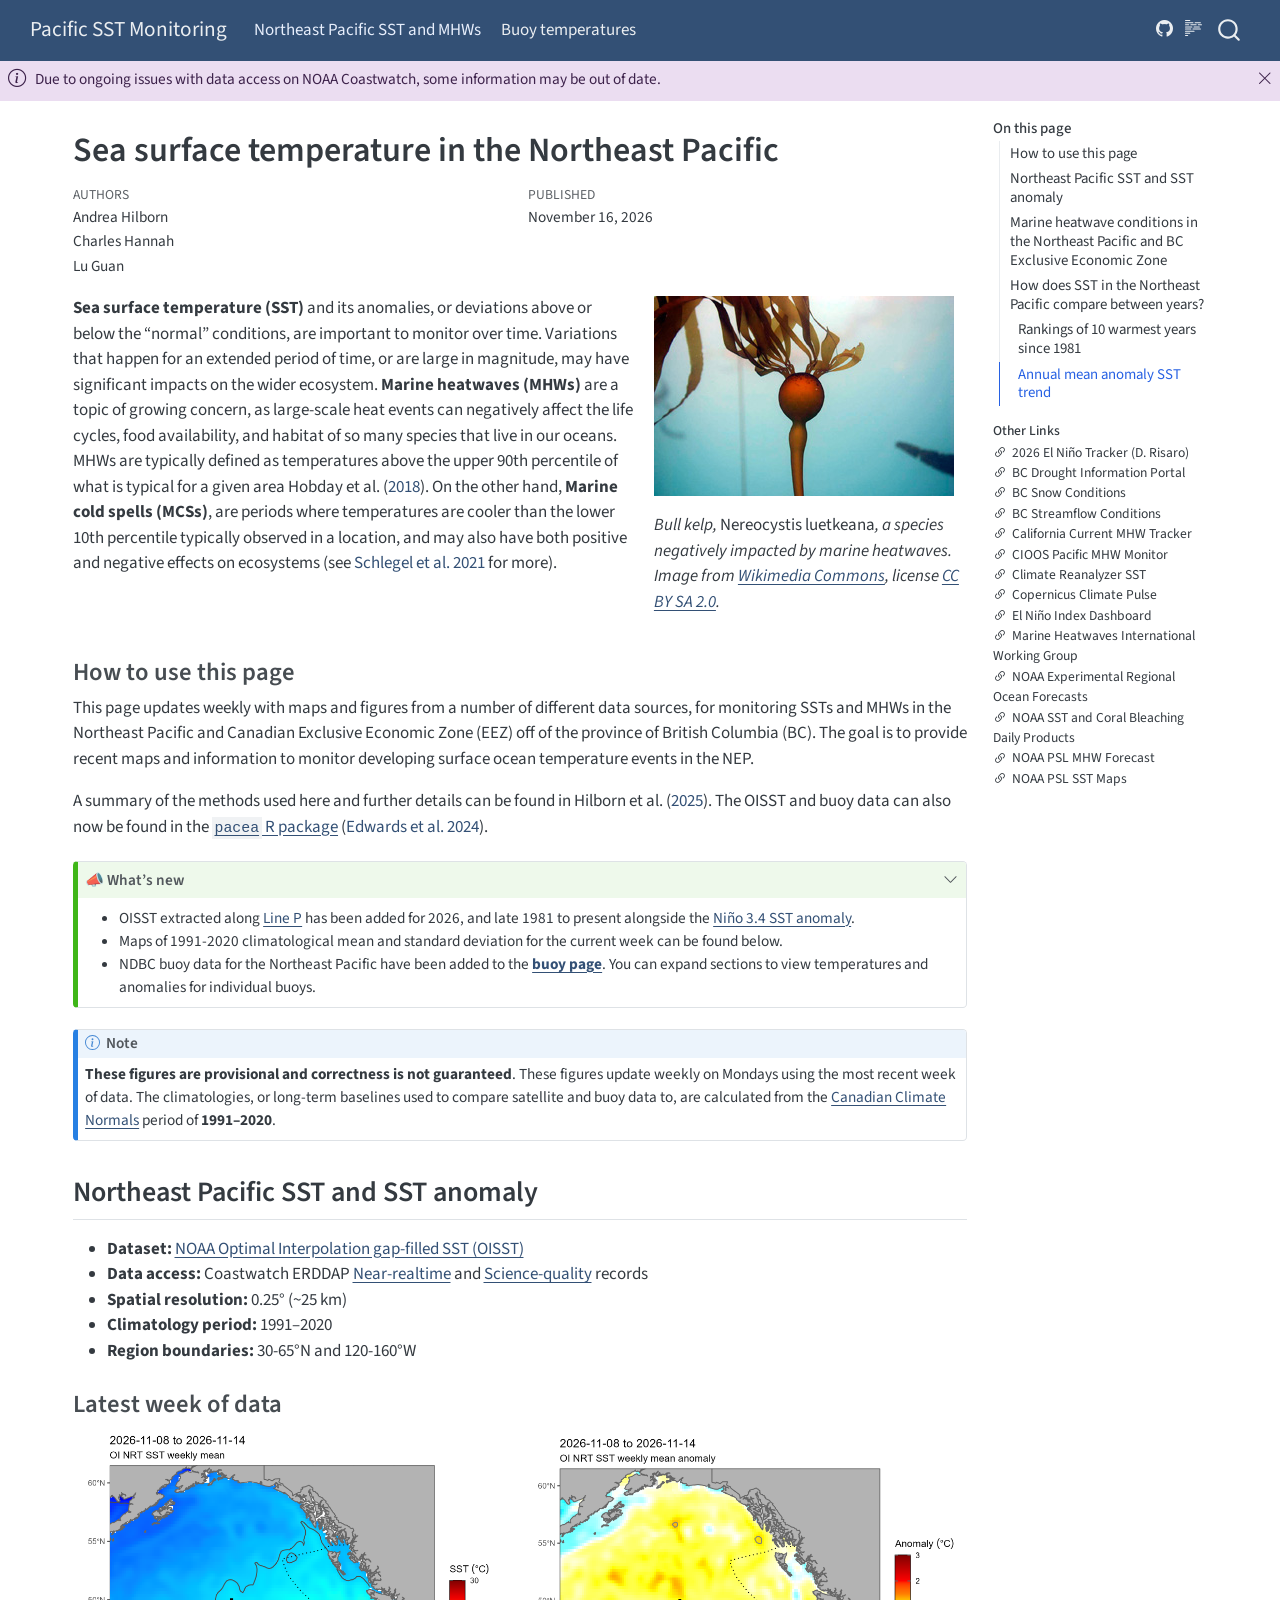
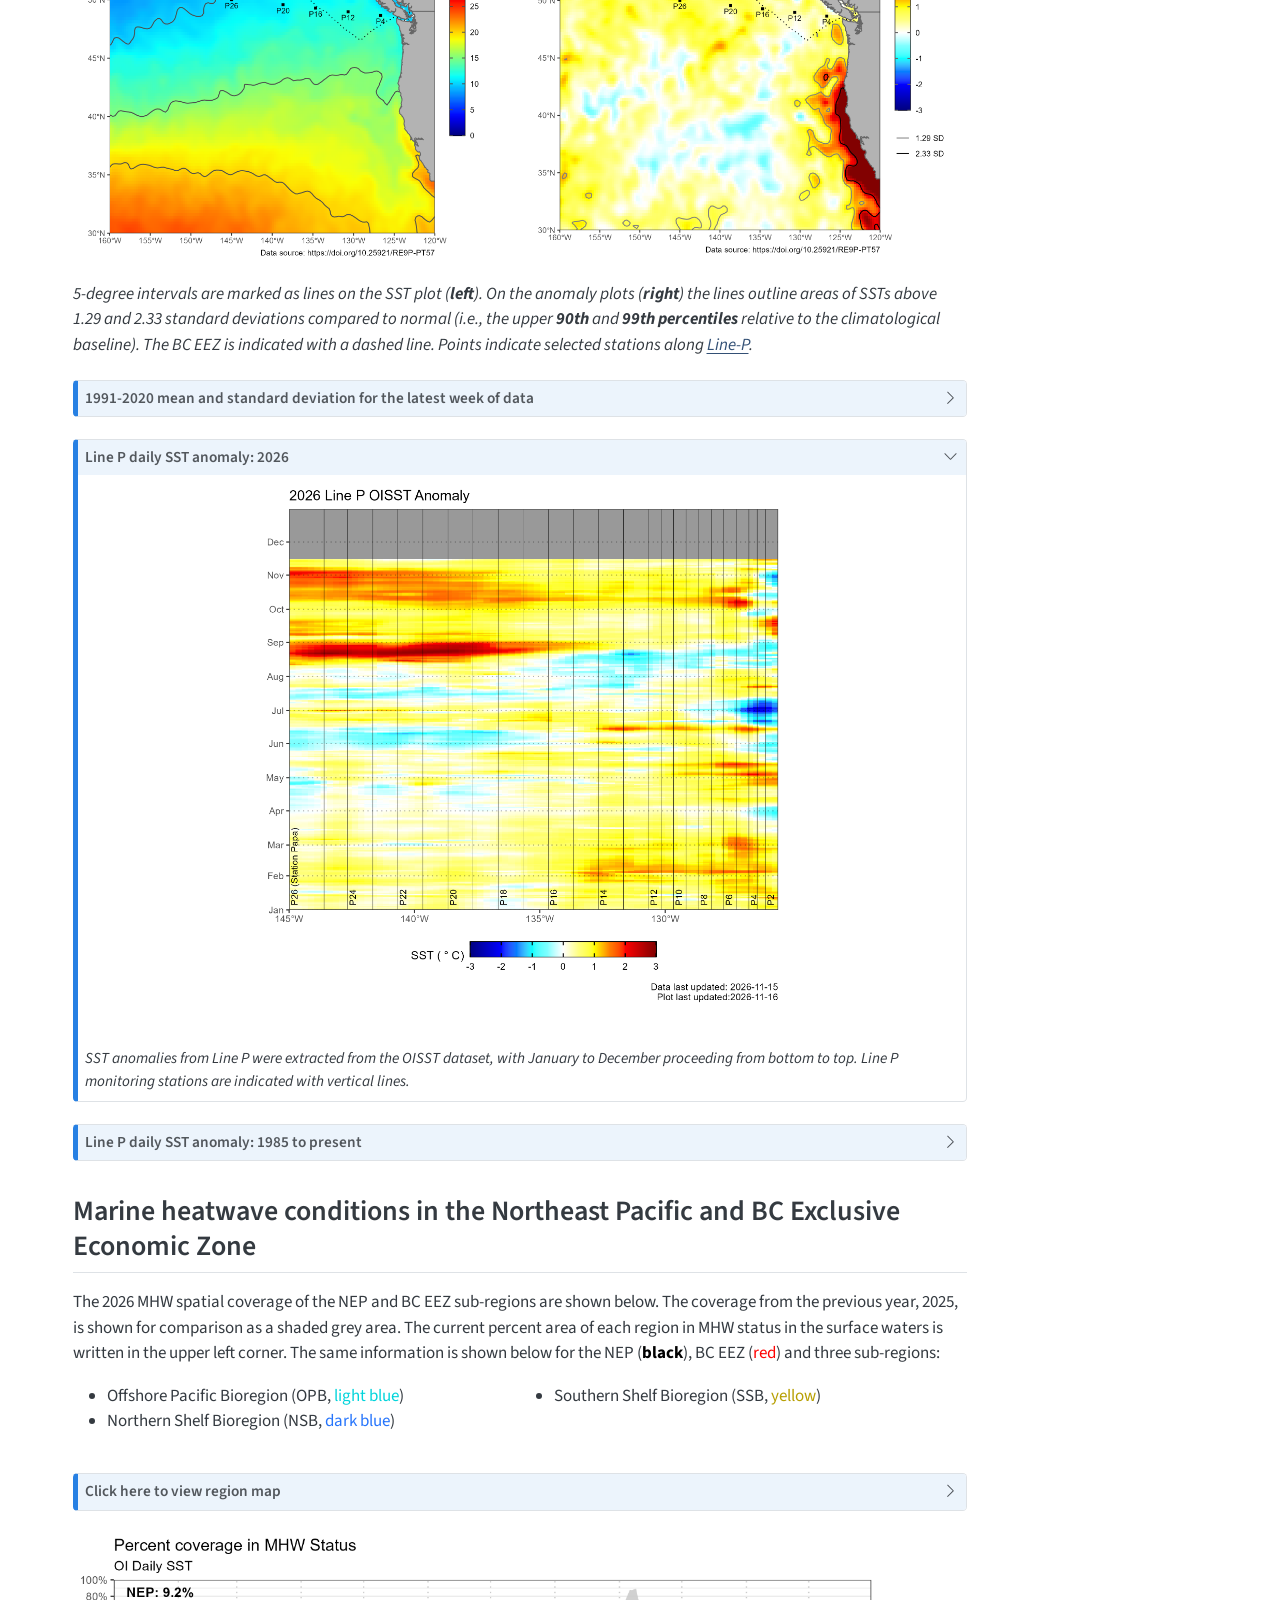
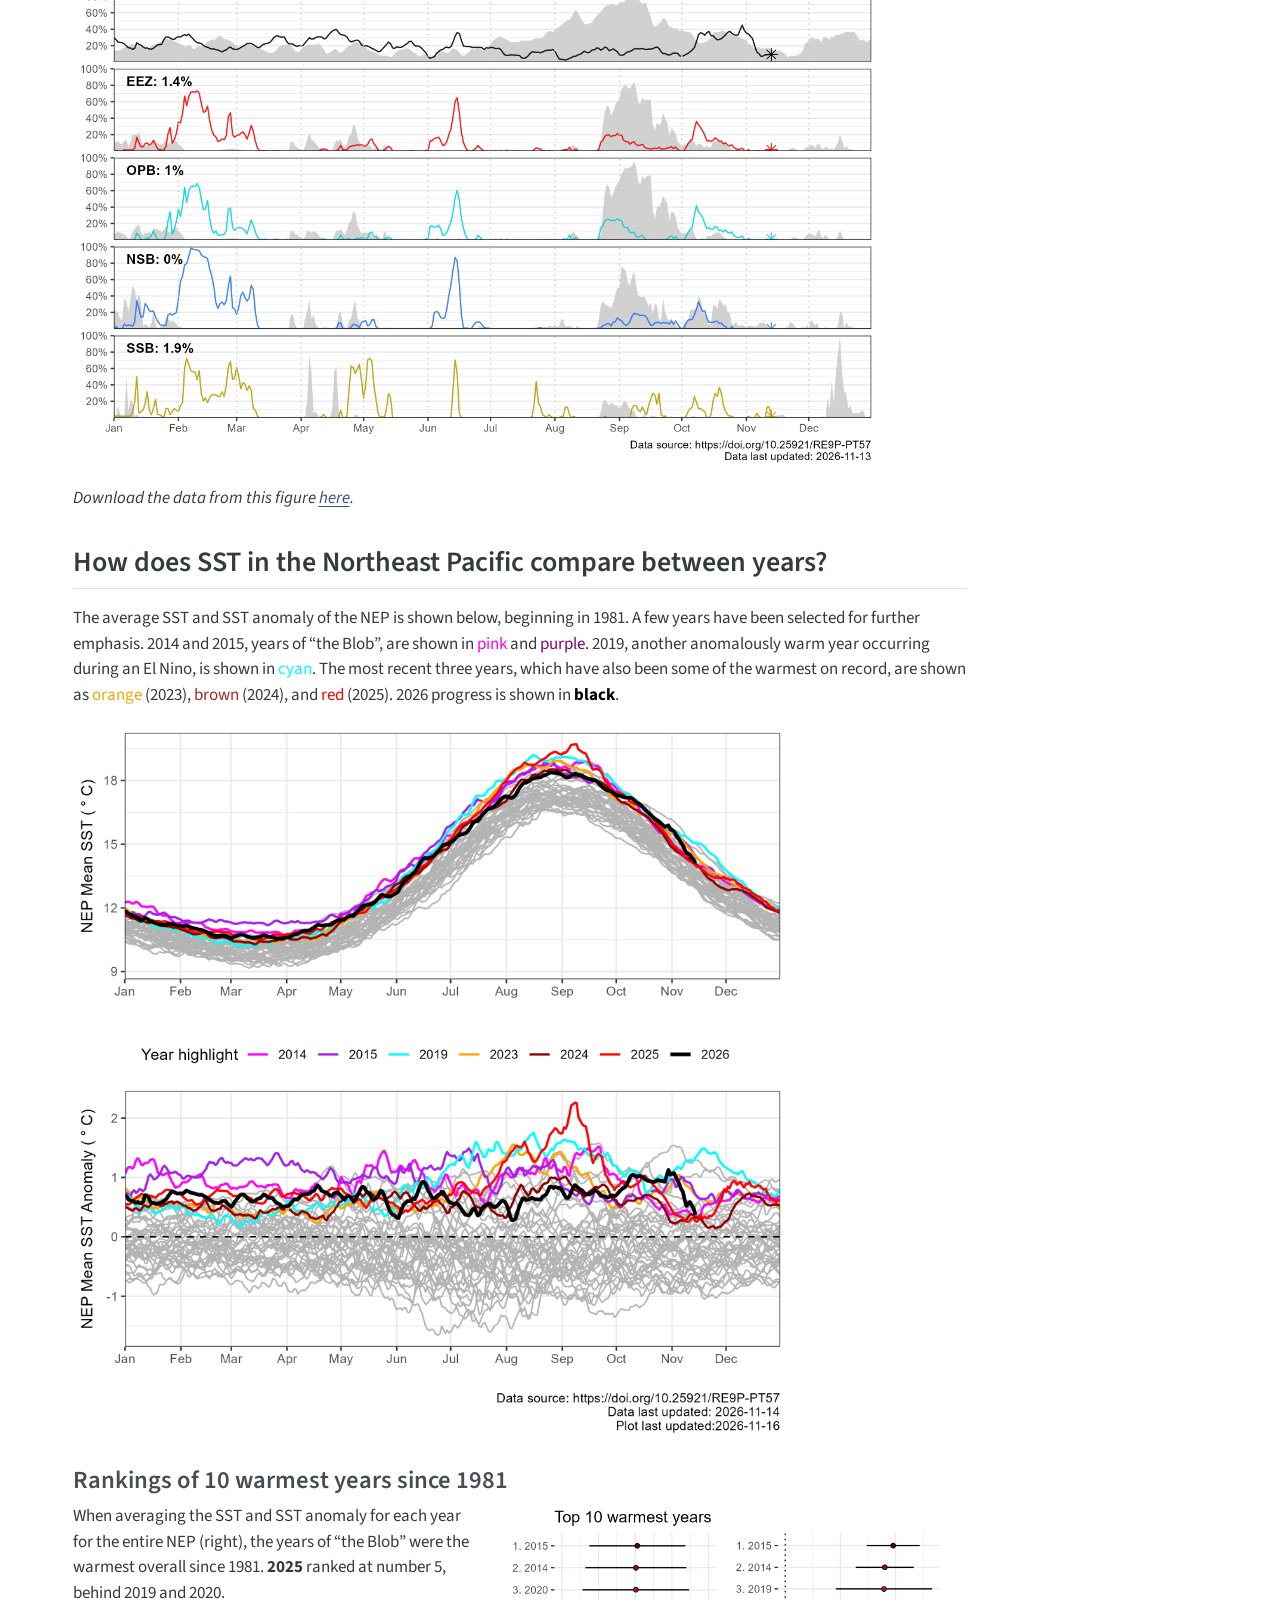
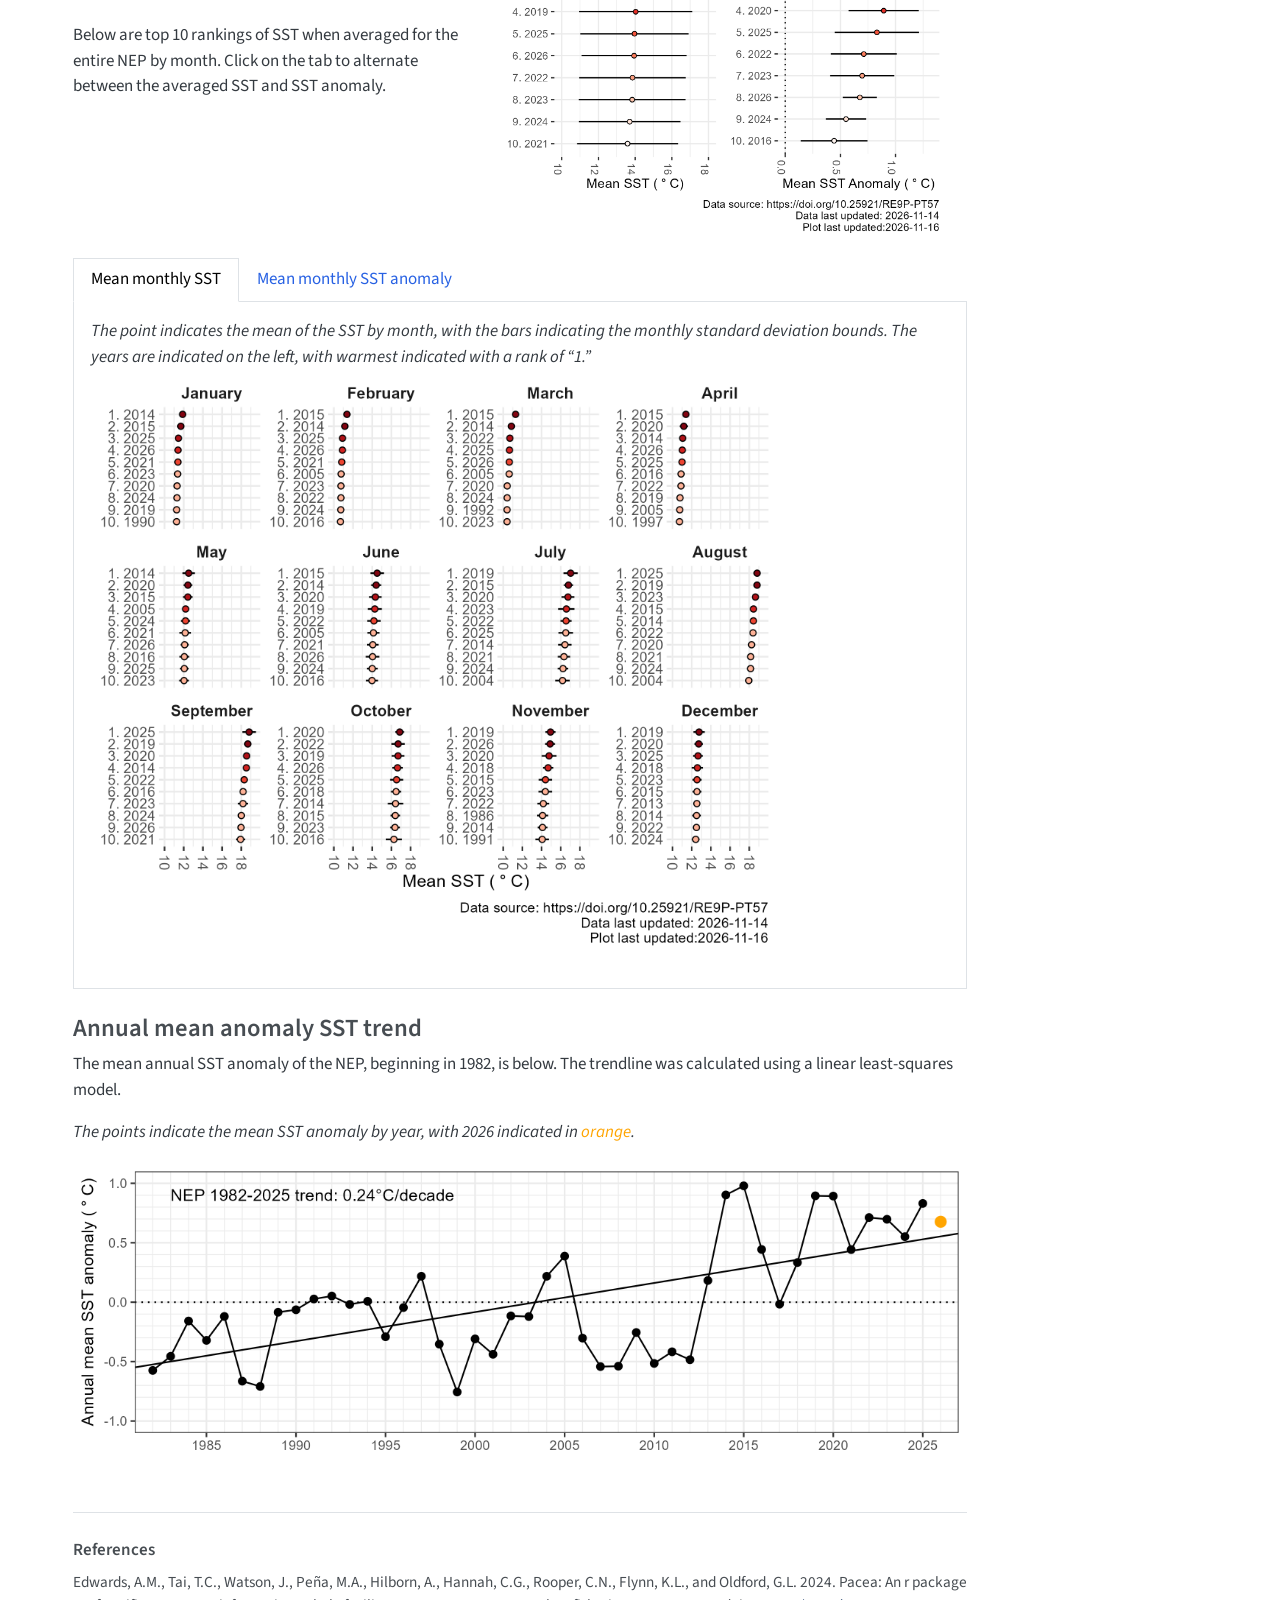
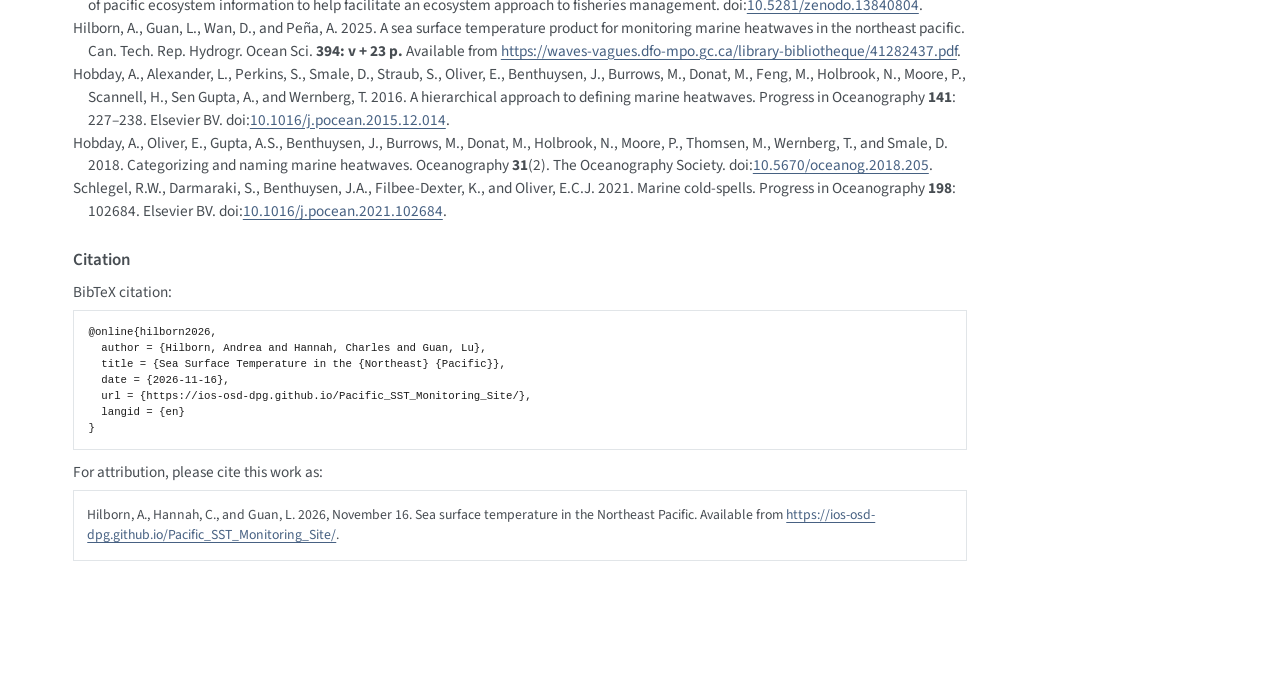
==== commit dca45fca: "Built site for gh-pages" ====
--- a/index.html
+++ b/index.html
@@ -9,7 +9,7 @@
 <meta name="author" content="Andrea Hilborn">
 <meta name="author" content="Charles Hannah">
 <meta name="author" content="Lu Guan">
-<meta name="dcterms.date" content="2026-11-13">
+<meta name="dcterms.date" content="2026-11-16">
 
 <title>Sea surface temperature in the Northeast Pacific – Pacific SST Monitoring</title>
 <style>
@@ -191,7 +191,7 @@
     <div>
     <div class="quarto-title-meta-heading">Published</div>
     <div class="quarto-title-meta-contents">
-      <p class="date">November 13, 2026</p>
+      <p class="date">November 16, 2026</p>
     </div>
   </div>
   
@@ -473,12 +473,12 @@
 </div></section><section class="quarto-appendix-contents" id="quarto-citation"><h2 class="anchored quarto-appendix-heading">Citation</h2><div><div class="quarto-appendix-secondary-label">BibTeX citation:</div><pre class="sourceCode code-with-copy quarto-appendix-bibtex"><code class="sourceCode bibtex">@online{hilborn2026,
   author = {Hilborn, Andrea and Hannah, Charles and Guan, Lu},
   title = {Sea Surface Temperature in the {Northeast} {Pacific}},
-  date = {2026-11-13},
+  date = {2026-11-16},
   url = {https://ios-osd-dpg.github.io/Pacific_SST_Monitoring_Site/},
   langid = {en}
 }
 </code><button title="Copy to Clipboard" class="code-copy-button"><i class="bi"></i></button></pre><div class="quarto-appendix-secondary-label">For attribution, please cite this work as:</div><div id="ref-hilborn2026" class="csl-entry quarto-appendix-citeas" role="listitem">
-Hilborn, A., Hannah, C., and Guan, L. 2026, November 13. Sea surface
+Hilborn, A., Hannah, C., and Guan, L. 2026, November 16. Sea surface
 temperature in the Northeast Pacific. Available from <a href="https://ios-osd-dpg.github.io/Pacific_SST_Monitoring_Site/">https://ios-osd-dpg.github.io/Pacific_SST_Monitoring_Site/</a>.
 </div></div></section></div></main> <!-- /main -->
 <script id="quarto-html-after-body" type="application/javascript">
